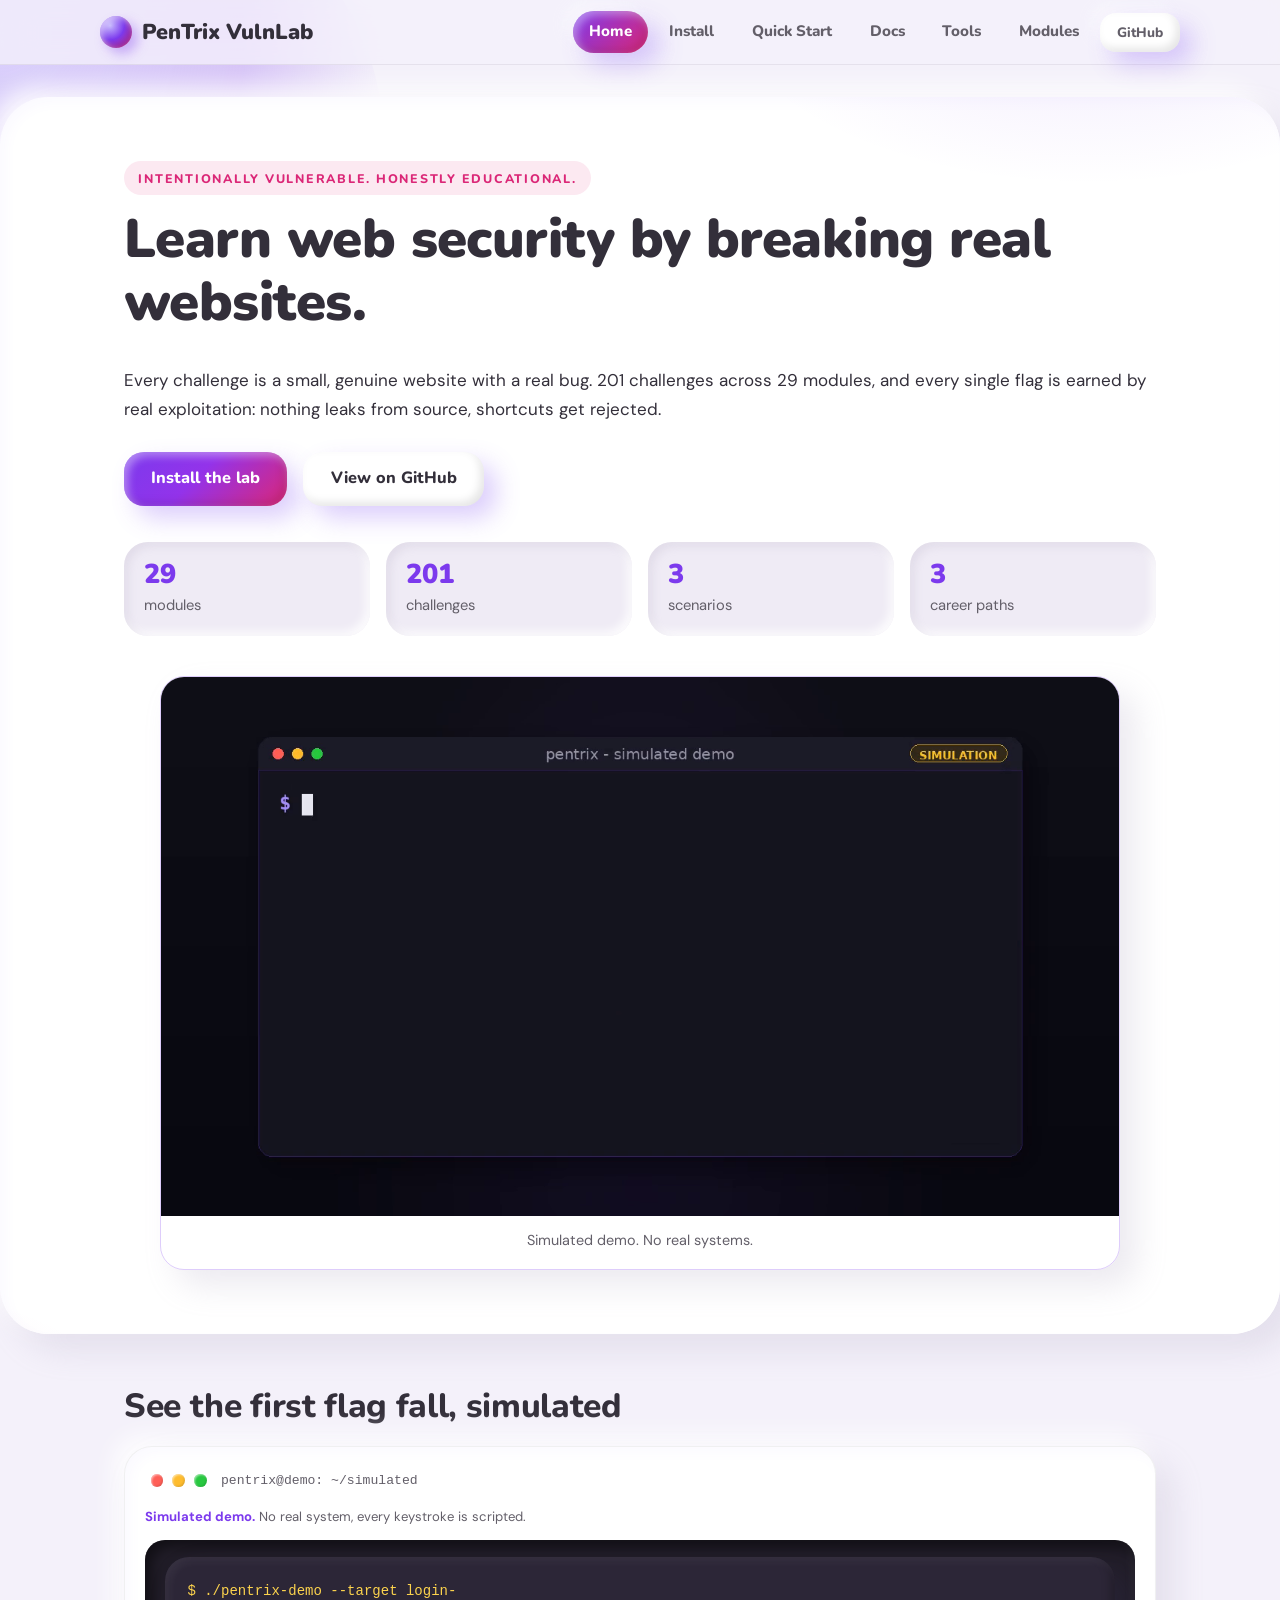
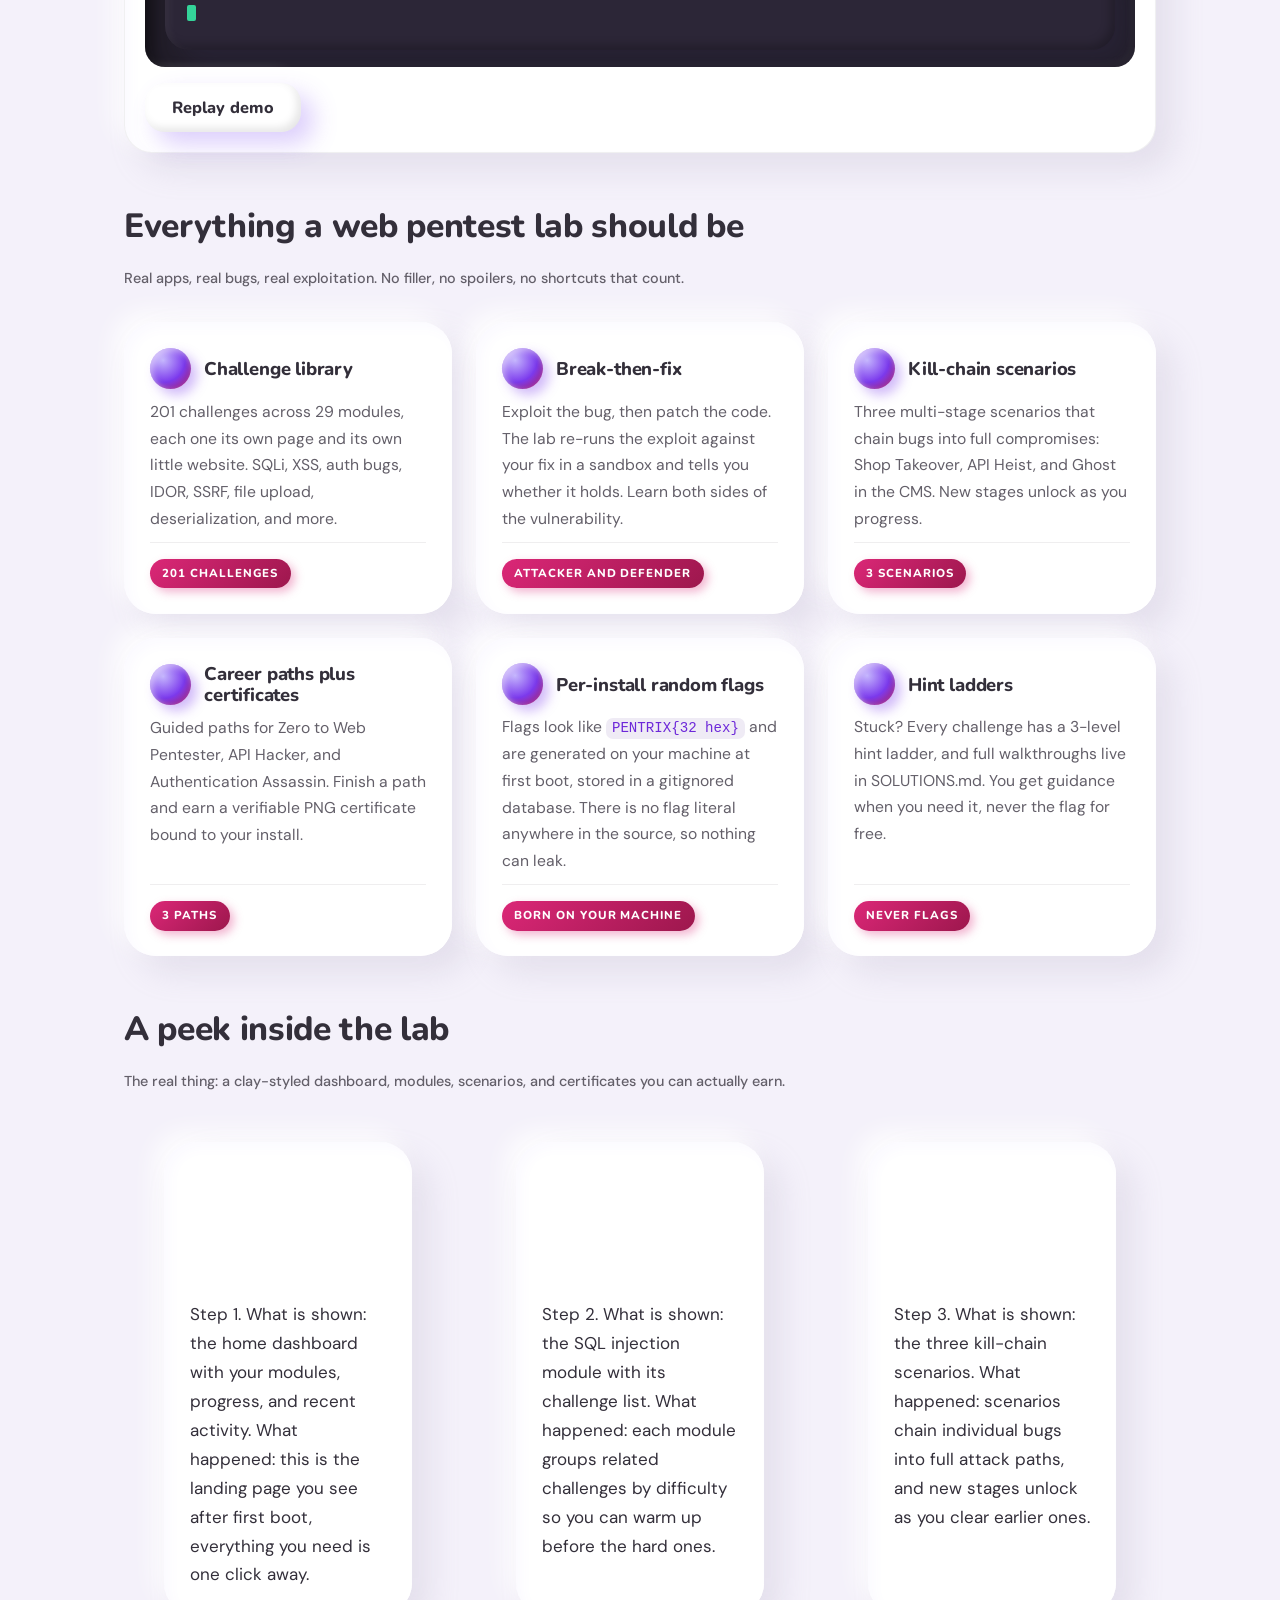
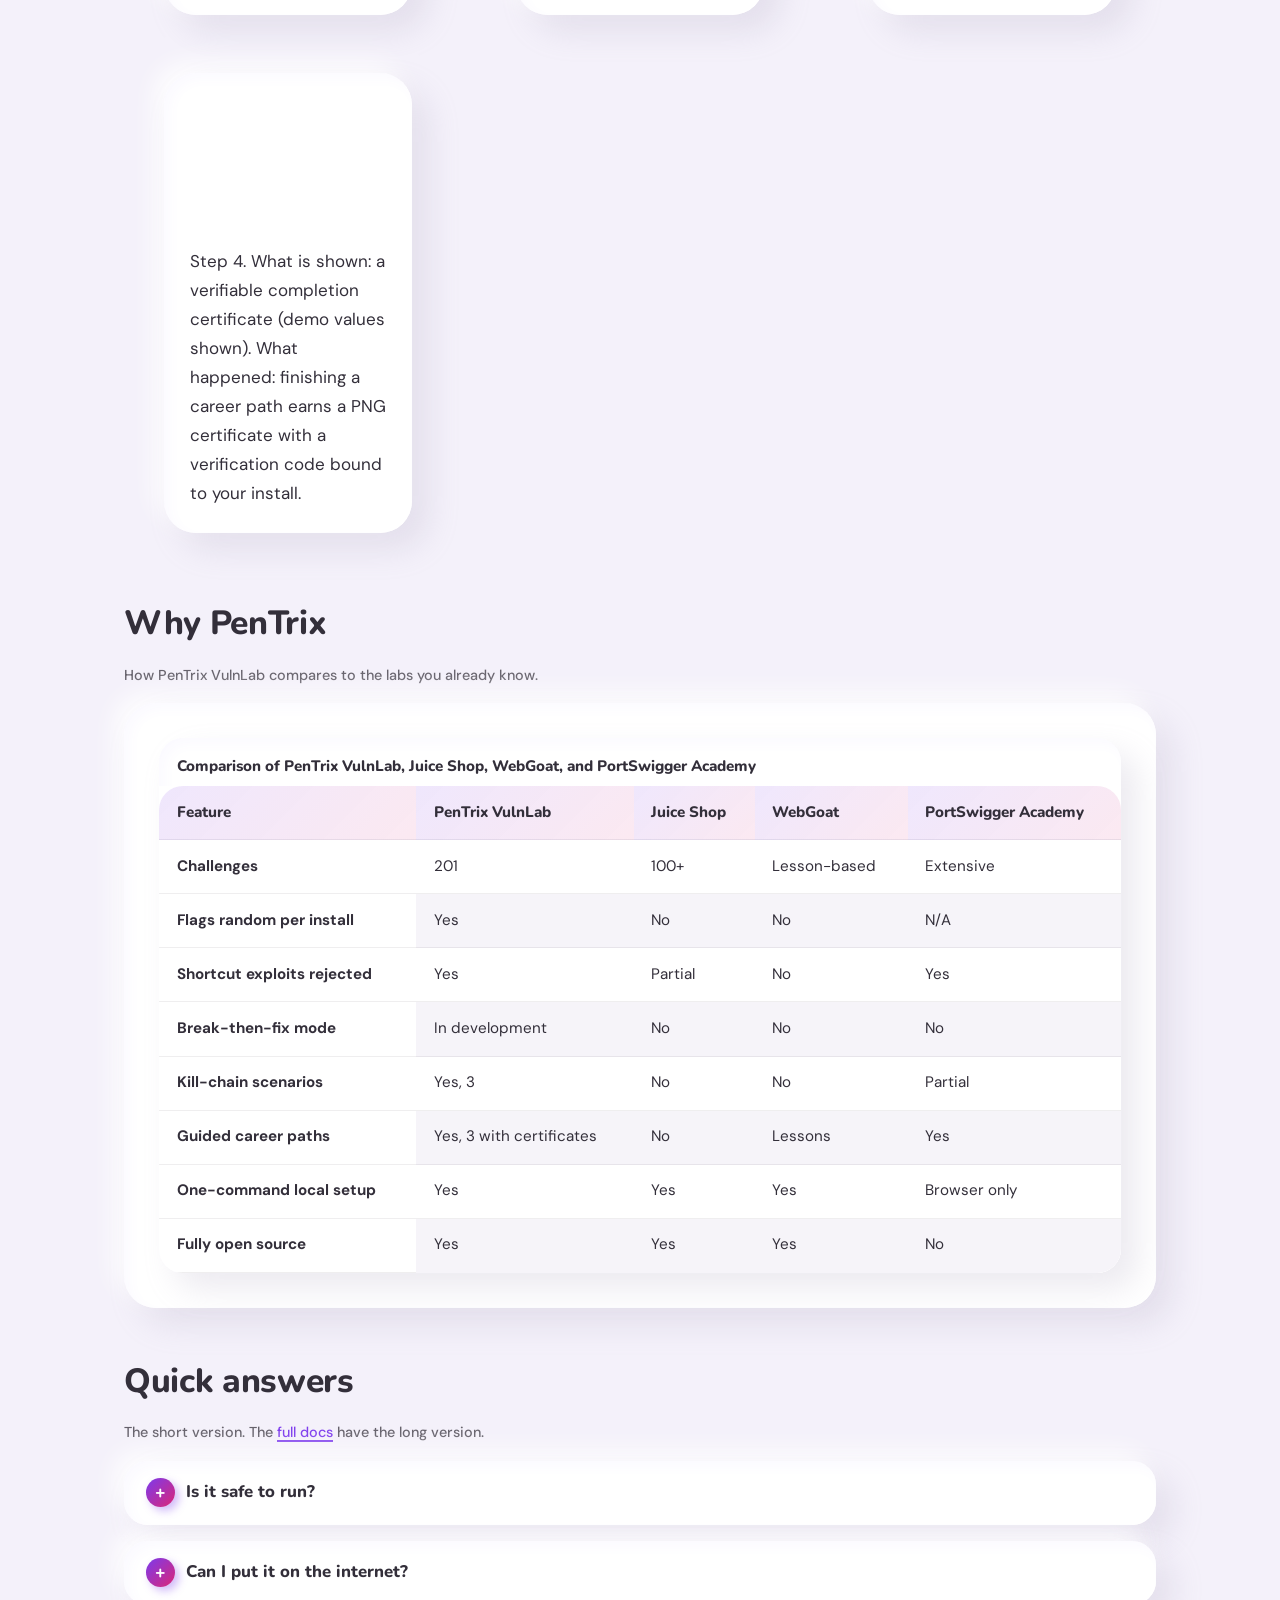
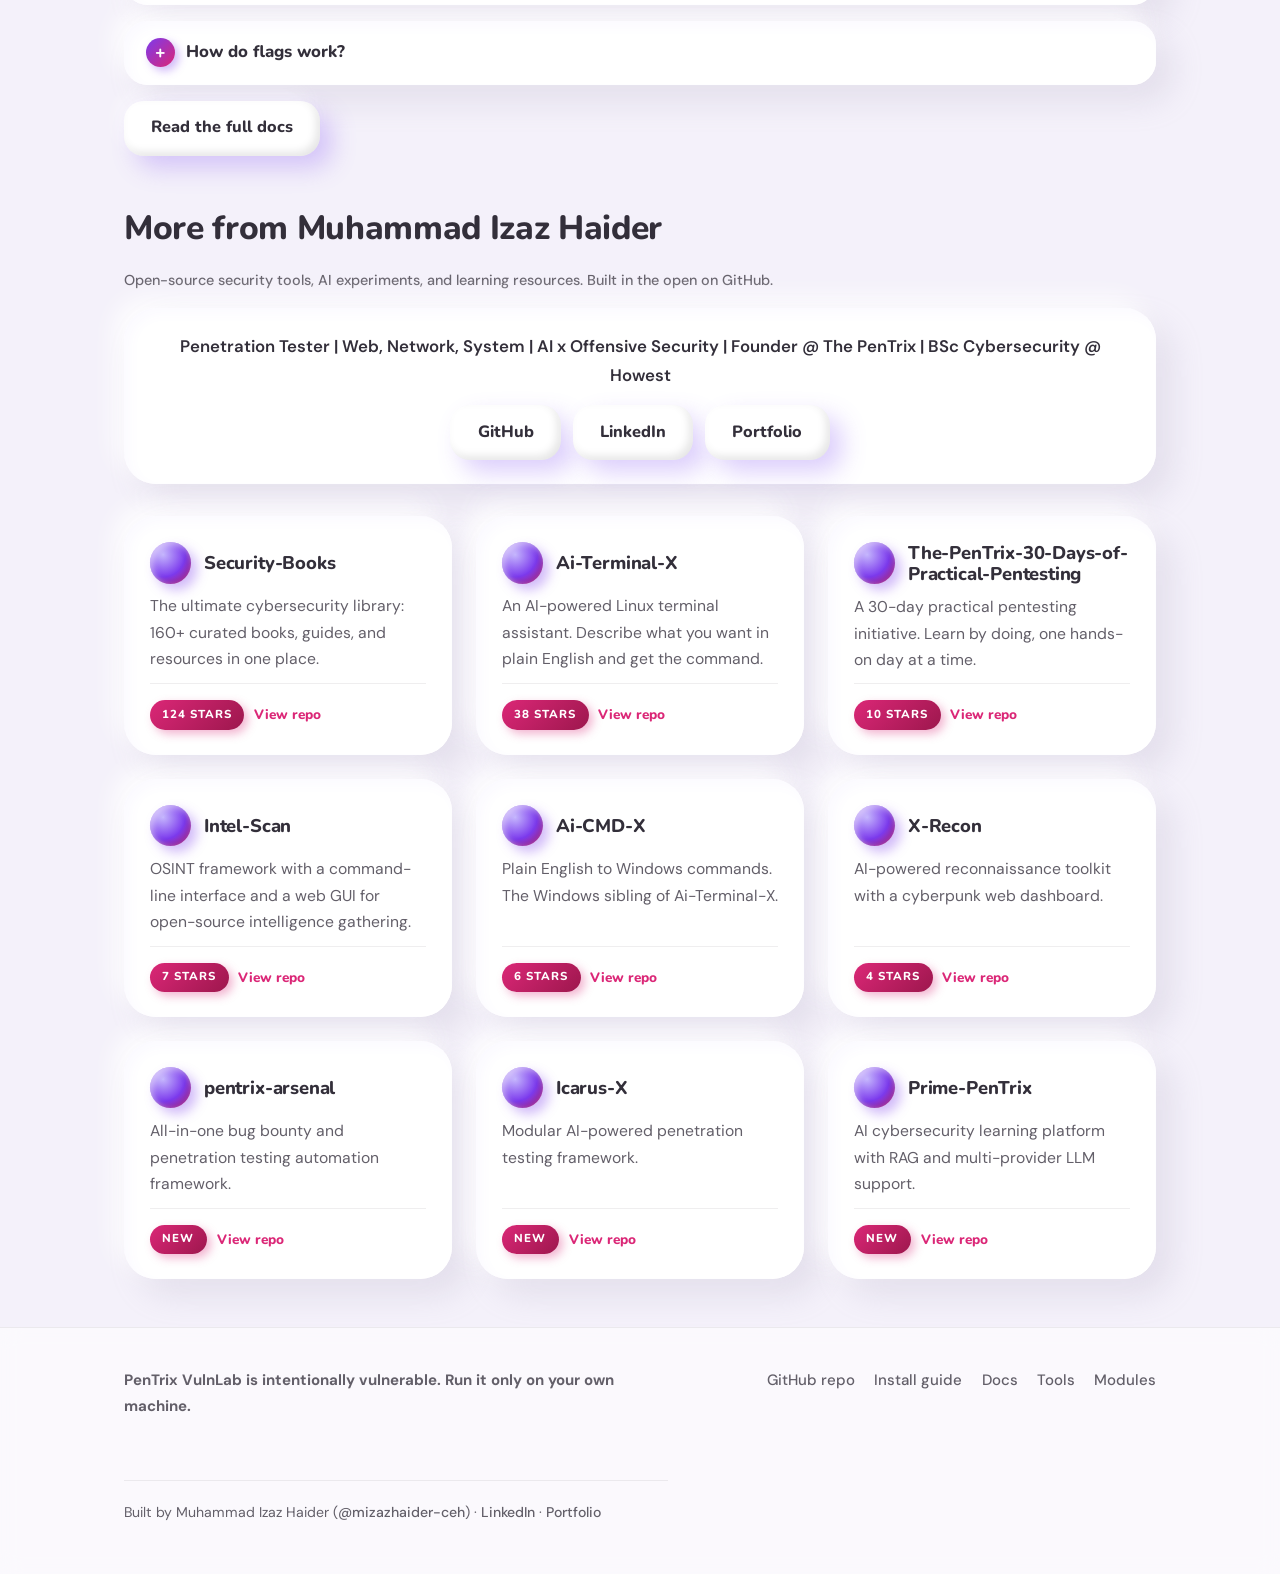
==== index.html @ e090e9d7 "Add Modules showcase page: all 29 modules in 4 track groups, 7-item nav, sitemap updated" ====
<!DOCTYPE html>
<html lang="en">
<head>
<meta charset="utf-8">
<meta name="viewport" content="width=device-width, initial-scale=1">
<title>PenTrix VulnLab: Learn Web Security by Breaking Real Websites</title>
<meta name="description" content="PenTrix VulnLab is an intentionally vulnerable lab with 201 hands-on web security challenges across 29 modules. Every flag is earned by real exploitation, nothing leaks from source.">
<link rel="icon" href="assets/img/favicon.svg" type="image/svg+xml">
<link rel="preconnect" href="https://fonts.googleapis.com">
<link rel="preconnect" href="https://fonts.gstatic.com" crossorigin>
<link href="https://fonts.googleapis.com/css2?family=DM+Sans:wght@400;500;700&family=Nunito:wght@700;800;900&display=swap" rel="stylesheet">
<link rel="stylesheet" href="assets/css/site.css">
<link rel="stylesheet" href="assets/css/terminal.css">
<link rel="canonical" href="https://mizazhaider-ceh.github.io/PenTrix-VulnLab-Website/index.html">
<meta name="theme-color" content="#7C3AED">
<meta property="og:title" content="PenTrix VulnLab: Learn Web Security by Breaking Real Websites">
<meta property="og:description" content="PenTrix VulnLab is an intentionally vulnerable lab with 201 hands-on web security challenges across 29 modules. Every flag is earned by real exploitation, nothing leaks from source.">
<meta property="og:type" content="website">
<meta property="og:url" content="https://mizazhaider-ceh.github.io/PenTrix-VulnLab-Website/index.html">
<meta property="og:image" content="https://mizazhaider-ceh.github.io/PenTrix-VulnLab-Website/assets/img/og-image.png">
<meta property="og:image:width" content="1200">
<meta property="og:image:height" content="630">
<meta property="og:image:alt" content="PenTrix VulnLab: learn web security by breaking real websites">
<meta name="twitter:card" content="summary_large_image">
<meta name="twitter:title" content="PenTrix VulnLab: Learn Web Security by Breaking Real Websites">
<meta name="twitter:description" content="PenTrix VulnLab is an intentionally vulnerable lab with 201 hands-on web security challenges across 29 modules. Every flag is earned by real exploitation, nothing leaks from source.">
<meta name="twitter:image" content="https://mizazhaider-ceh.github.io/PenTrix-VulnLab-Website/assets/img/og-image.png">
</head>
<body>

<div class="blobs" aria-hidden="true">
  <span class="blob-1"></span>
  <span class="blob-2"></span>
  <span class="blob-3"></span>
</div>

<header class="topbar">
  <div class="wrap topbar-inner">
    <a class="brand" href="index.html">
      <span class="orb" aria-hidden="true"></span>
      <span>PenTrix VulnLab</span>
    </a>
    <nav aria-label="Main navigation">
      <a href="index.html" aria-current="page">Home</a>
      <a href="install.html">Install</a>
      <a href="quickstart.html">Quick Start</a>
      <a href="docs.html">Docs</a>
      <a href="tools.html">Tools</a>
      <a href="modules.html">Modules</a>
      <a class="clay-btn clay-btn-sm" href="https://github.com/mizazhaider-ceh/PenTrix-VulnLab" target="_blank" rel="noopener">GitHub</a>
    </nav>
  </div>
</header>

<main>
  <section class="hero">
    <div class="wrap">
      <p class="kicker" data-hero="1">Intentionally vulnerable. Honestly educational.</p>
      <h1 data-hero="2">Learn web security by breaking real websites.</h1>
      <p class="subhead" data-hero="3">Every challenge is a small, genuine website with a real bug. 201 challenges across 29 modules, and every single flag is earned by real exploitation: nothing leaks from source, shortcuts get rejected.</p>
      <div class="cta-row" data-hero="4">
        <a class="clay-btn clay-btn-primary" href="install.html">Install the lab</a>
        <a class="clay-btn clay-btn-secondary" href="https://github.com/mizazhaider-ceh/PenTrix-VulnLab" target="_blank" rel="noopener">View on GitHub</a>
      </div>
      <div class="stats" role="list" data-hero="5">
        <div class="stat" role="listitem"><strong data-count="29">29</strong><span>modules</span></div>
        <div class="stat" role="listitem"><strong data-count="201">201</strong><span>challenges</span></div>
        <div class="stat" role="listitem"><strong data-count="3">3</strong><span>scenarios</span></div>
        <div class="stat" role="listitem"><strong data-count="3">3</strong><span>career paths</span></div>
      </div>
      <div class="hero-video" data-hero="6">
        <video muted autoplay loop playsinline preload="metadata" poster="assets/vid/demo-poster.png" aria-label="Simulated demo video: SQL injection login bypass capturing a demo flag">
          <source src="assets/vid/demo.mp4" type="video/mp4">
        </video>
        <p class="vid-note">Simulated demo. No real systems.</p>
      </div>
    </div>
  </section>
<!-- Simulated terminal demo (compact) -->
<section class="wrap" aria-labelledby="demo-h">
  <h2 id="demo-h">See the first flag fall, simulated</h2>
  <div class="term" data-reveal data-term="compact">
    <div class="term-bar" aria-hidden="true"><i></i><i></i><i></i><span class="term-title">pentrix@demo: ~/simulated</span></div>
    <p class="term-note"><strong>Simulated demo.</strong> No real system, every keystroke is scripted.</p>
    <div class="term-screen">
      <pre class="term-static">$ ./pentrix-demo --target login-bypass
[*] SIMULATION: no real system involved
[+] typing username: admin' -- 
[+] typing password: ********
[+] server: 200 OK, welcome back, admin
[+] flag captured: PENTRIX{DEMO-SIMULATED-FLAG}</pre>
      <pre class="term-live" aria-hidden="true"></pre>
    </div>
    <button class="term-replay clay-btn clay-btn-secondary" type="button">Replay demo</button>
  </div>
</section>

  <section class="wrap" id="features" aria-labelledby="features-h">
    <h2 id="features-h" data-reveal>Everything a web pentest lab should be</h2>
    <p class="tagline" data-reveal>Real apps, real bugs, real exploitation. No filler, no spoilers, no shortcuts that count.</p>
    <div class="grid">
      <article class="clay-card" data-reveal data-rdg="0">
        <div class="card-top"><span class="orb" aria-hidden="true"></span><h3>Challenge library</h3></div>
        <p>201 challenges across 29 modules, each one its own page and its own little website. SQLi, XSS, auth bugs, IDOR, SSRF, file upload, deserialization, and more.</p>
        <div class="card-foot"><span class="badge-new">201 challenges</span></div>
      </article>
      <article class="clay-card" data-reveal data-rdg="1">
        <div class="card-top"><span class="orb" aria-hidden="true"></span><h3>Break-then-fix</h3></div>
        <p>Exploit the bug, then patch the code. The lab re-runs the exploit against your fix in a sandbox and tells you whether it holds. Learn both sides of the vulnerability.</p>
        <div class="card-foot"><span class="badge-new">Attacker and defender</span></div>
      </article>
      <article class="clay-card" data-reveal data-rdg="2">
        <div class="card-top"><span class="orb" aria-hidden="true"></span><h3>Kill-chain scenarios</h3></div>
        <p>Three multi-stage scenarios that chain bugs into full compromises: Shop Takeover, API Heist, and Ghost in the CMS. New stages unlock as you progress.</p>
        <div class="card-foot"><span class="badge-new">3 scenarios</span></div>
      </article>
      <article class="clay-card" data-reveal data-rdg="3">
        <div class="card-top"><span class="orb" aria-hidden="true"></span><h3>Career paths plus certificates</h3></div>
        <p>Guided paths for Zero to Web Pentester, API Hacker, and Authentication Assassin. Finish a path and earn a verifiable PNG certificate bound to your install.</p>
        <div class="card-foot"><span class="badge-new">3 paths</span></div>
      </article>
      <article class="clay-card" data-reveal data-rdg="0">
        <div class="card-top"><span class="orb" aria-hidden="true"></span><h3>Per-install random flags</h3></div>
        <p>Flags look like <code>PENTRIX{32 hex}</code> and are generated on your machine at first boot, stored in a gitignored database. There is no flag literal anywhere in the source, so nothing can leak.</p>
        <div class="card-foot"><span class="badge-new">Born on your machine</span></div>
      </article>
      <article class="clay-card" data-reveal data-rdg="1">
        <div class="card-top"><span class="orb" aria-hidden="true"></span><h3>Hint ladders</h3></div>
        <p>Stuck? Every challenge has a 3-level hint ladder, and full walkthroughs live in SOLUTIONS.md. You get guidance when you need it, never the flag for free.</p>
        <div class="card-foot"><span class="badge-new">Never flags</span></div>
      </article>
    </div>
  </section>

  <section class="wrap" id="gallery" aria-labelledby="gallery-h">
    <h2 id="gallery-h" data-reveal>A peek inside the lab</h2>
    <p class="tagline" data-reveal>The real thing: a clay-styled dashboard, modules, scenarios, and certificates you can actually earn.</p>
    <div class="grid">
      <figure class="clay-card" data-reveal data-rdg="0">
        <img src="assets/img/shot-home.png" alt="PenTrix VulnLab home dashboard showing module progress and recent activity" loading="lazy" decoding="async">
        <figcaption>Step 1. What is shown: the home dashboard with your modules, progress, and recent activity. What happened: this is the landing page you see after first boot, everything you need is one click away.</figcaption>
      </figure>
      <figure class="clay-card" data-reveal data-rdg="1">
        <img src="assets/img/shot-sqli-module.png" alt="SQL injection module page listing its challenges and difficulty levels" loading="lazy" decoding="async">
        <figcaption>Step 2. What is shown: the SQL injection module with its challenge list. What happened: each module groups related challenges by difficulty so you can warm up before the hard ones.</figcaption>
      </figure>
      <figure class="clay-card" data-reveal data-rdg="2">
        <img src="assets/img/shot-scenarios.png" alt="Kill-chain scenarios page showing Shop Takeover, API Heist, and Ghost in the CMS" loading="lazy" decoding="async">
        <figcaption>Step 3. What is shown: the three kill-chain scenarios. What happened: scenarios chain individual bugs into full attack paths, and new stages unlock as you clear earlier ones.</figcaption>
      </figure>
      <figure class="clay-card" data-reveal data-rdg="3">
        <img src="assets/img/shot-certificate.png" alt="Verifiable PenTrix VulnLab completion certificate with verification code" loading="lazy" decoding="async">
        <figcaption>Step 4. What is shown: a verifiable completion certificate (demo values shown). What happened: finishing a career path earns a PNG certificate with a verification code bound to your install.</figcaption>
      </figure>
    </div>
  </section>

  <section class="wrap" id="compare" aria-labelledby="compare-h">
    <h2 id="compare-h" data-reveal>Why PenTrix</h2>
    <p class="tagline" data-reveal>How PenTrix VulnLab compares to the labs you already know.</p>
    <div class="card" data-reveal>
      <div class="table-wrap">
        <table>
          <caption>Comparison of PenTrix VulnLab, Juice Shop, WebGoat, and PortSwigger Academy</caption>
          <thead>
            <tr>
              <th scope="col">Feature</th>
              <th scope="col">PenTrix VulnLab</th>
              <th scope="col">Juice Shop</th>
              <th scope="col">WebGoat</th>
              <th scope="col">PortSwigger Academy</th>
            </tr>
          </thead>
          <tbody>
            <tr><th scope="row">Challenges</th><td>201</td><td>100+</td><td>Lesson-based</td><td>Extensive</td></tr>
            <tr><th scope="row">Flags random per install</th><td>Yes</td><td>No</td><td>No</td><td>N/A</td></tr>
            <tr><th scope="row">Shortcut exploits rejected</th><td>Yes</td><td>Partial</td><td>No</td><td>Yes</td></tr>
            <tr><th scope="row">Break-then-fix mode</th><td>In development</td><td>No</td><td>No</td><td>No</td></tr>
            <tr><th scope="row">Kill-chain scenarios</th><td>Yes, 3</td><td>No</td><td>No</td><td>Partial</td></tr>
            <tr><th scope="row">Guided career paths</th><td>Yes, 3 with certificates</td><td>No</td><td>Lessons</td><td>Yes</td></tr>
            <tr><th scope="row">One-command local setup</th><td>Yes</td><td>Yes</td><td>Yes</td><td>Browser only</td></tr>
            <tr><th scope="row">Fully open source</th><td>Yes</td><td>Yes</td><td>Yes</td><td>No</td></tr>
          </tbody>
        </table>
      </div>
    </div>
  </section>

  <section class="wrap" id="faq" aria-labelledby="faq-h">
    <h2 id="faq-h" data-reveal>Quick answers</h2>
    <p class="tagline" data-reveal>The short version. The <a href="docs.html">full docs</a> have the long version.</p>
    <details data-reveal><summary>Is it safe to run?</summary><div class="faq-body"><div><p>Yes, on your own machine. The lab is built to run localhost-only: the Docker setup binds to localhost, drops Linux capabilities, limits memory and CPU, and includes a healthcheck. Keep it on your own machine or an isolated lab network, and never point it at anyone else's systems.</p></div></div></details>
    <details data-reveal><summary>Can I put it on the internet?</summary><div class="faq-body"><div><p>No. PenTrix VulnLab is intentionally vulnerable, so a public deployment would be compromised within hours. Run it only on your own machine or an isolated lab network.</p></div></div></details>
    <details data-reveal><summary>How do flags work?</summary><div class="faq-body"><div><p>Every flag looks like <code>PENTRIX{32 hex}</code> and is generated randomly on your machine at first boot, stored in a gitignored SQLite database. No flag exists in the source code, so the only way to get one is to genuinely exploit the challenge. Shortcuts earn nothing: bare beacons get 400, token replays get 400.</p></div></div></details>
    <p data-reveal><a class="clay-btn clay-btn-secondary" href="docs.html">Read the full docs</a></p>
  </section>

<section class="wrap" id="projects" aria-labelledby="projects-h">
  <h2 id="projects-h" data-reveal>More from Muhammad Izaz Haider</h2>
  <p class="tagline" data-reveal>Open-source security tools, AI experiments, and learning resources. Built in the open on GitHub.</p>
  <div class="author-band" data-reveal>
    <p class="author-bio">Penetration Tester | Web, Network, System | AI x Offensive Security | Founder @ The PenTrix | BSc Cybersecurity @ Howest</p>
    <div class="author-links">
      <a class="clay-btn clay-btn-secondary" href="https://github.com/mizazhaider-ceh" target="_blank" rel="noopener">GitHub</a>
      <a class="clay-btn clay-btn-secondary" href="https://www.linkedin.com/in/muhammad-izaz-haider-091639314/" target="_blank" rel="noopener">LinkedIn</a>
      <a class="clay-btn clay-btn-secondary" href="https://www.mizazhaider-ceh.dev/" target="_blank" rel="noopener">Portfolio</a>
    </div>
  </div>
  <div class="grid">
    <article class="clay-card" data-reveal data-rdg="0">
      <div class="card-top"><span class="orb" aria-hidden="true"></span><h3>Security-Books</h3></div>
      <p>The ultimate cybersecurity library: 160+ curated books, guides, and resources in one place.</p>
      <div class="card-foot"><span class="badge-new">124 stars</span><a class="repo-link" href="https://github.com/mizazhaider-ceh/Security-Books" target="_blank" rel="noopener">View repo</a></div>
    </article>
    <article class="clay-card" data-reveal data-rdg="1">
      <div class="card-top"><span class="orb" aria-hidden="true"></span><h3>Ai-Terminal-X</h3></div>
      <p>An AI-powered Linux terminal assistant. Describe what you want in plain English and get the command.</p>
      <div class="card-foot"><span class="badge-new">38 stars</span><a class="repo-link" href="https://github.com/mizazhaider-ceh/Ai-Terminal-X" target="_blank" rel="noopener">View repo</a></div>
    </article>
    <article class="clay-card" data-reveal data-rdg="2">
      <div class="card-top"><span class="orb" aria-hidden="true"></span><h3>The-PenTrix-30-Days-of-Practical-Pentesting</h3></div>
      <p>A 30-day practical pentesting initiative. Learn by doing, one hands-on day at a time.</p>
      <div class="card-foot"><span class="badge-new">10 stars</span><a class="repo-link" href="https://github.com/mizazhaider-ceh/The-PenTrix-30-Days-of-Practical-Pentesting" target="_blank" rel="noopener">View repo</a></div>
    </article>
    <article class="clay-card" data-reveal data-rdg="3">
      <div class="card-top"><span class="orb" aria-hidden="true"></span><h3>Intel-Scan</h3></div>
      <p>OSINT framework with a command-line interface and a web GUI for open-source intelligence gathering.</p>
      <div class="card-foot"><span class="badge-new">7 stars</span><a class="repo-link" href="https://github.com/mizazhaider-ceh/Intel-Scan" target="_blank" rel="noopener">View repo</a></div>
    </article>
    <article class="clay-card" data-reveal data-rdg="0">
      <div class="card-top"><span class="orb" aria-hidden="true"></span><h3>Ai-CMD-X</h3></div>
      <p>Plain English to Windows commands. The Windows sibling of Ai-Terminal-X.</p>
      <div class="card-foot"><span class="badge-new">6 stars</span><a class="repo-link" href="https://github.com/mizazhaider-ceh/Ai-CMD-X" target="_blank" rel="noopener">View repo</a></div>
    </article>
    <article class="clay-card" data-reveal data-rdg="1">
      <div class="card-top"><span class="orb" aria-hidden="true"></span><h3>X-Recon</h3></div>
      <p>AI-powered reconnaissance toolkit with a cyberpunk web dashboard.</p>
      <div class="card-foot"><span class="badge-new">4 stars</span><a class="repo-link" href="https://github.com/mizazhaider-ceh/X-Recon" target="_blank" rel="noopener">View repo</a></div>
    </article>
    <article class="clay-card" data-reveal data-rdg="2">
      <div class="card-top"><span class="orb" aria-hidden="true"></span><h3>pentrix-arsenal</h3></div>
      <p>All-in-one bug bounty and penetration testing automation framework.</p>
      <div class="card-foot"><span class="badge-new">NEW</span><a class="repo-link" href="https://github.com/mizazhaider-ceh/pentrix-arsenal" target="_blank" rel="noopener">View repo</a></div>
    </article>
    <article class="clay-card" data-reveal data-rdg="3">
      <div class="card-top"><span class="orb" aria-hidden="true"></span><h3>Icarus-X</h3></div>
      <p>Modular AI-powered penetration testing framework.</p>
      <div class="card-foot"><span class="badge-new">NEW</span><a class="repo-link" href="https://github.com/mizazhaider-ceh/Icarus-X" target="_blank" rel="noopener">View repo</a></div>
    </article>
    <article class="clay-card" data-reveal data-rdg="0">
      <div class="card-top"><span class="orb" aria-hidden="true"></span><h3>Prime-PenTrix</h3></div>
      <p>AI cybersecurity learning platform with RAG and multi-provider LLM support.</p>
      <div class="card-foot"><span class="badge-new">NEW</span><a class="repo-link" href="https://github.com/mizazhaider-ceh/Prime-PenTrix" target="_blank" rel="noopener">View repo</a></div>
    </article>
  </div>
</section>
</main>

<footer class="foot">
  <div class="wrap">
    <p><strong>PenTrix VulnLab is intentionally vulnerable. Run it only on your own machine.</strong></p>
    <nav aria-label="Footer navigation">
      <a href="https://github.com/mizazhaider-ceh/PenTrix-VulnLab" target="_blank" rel="noopener">GitHub repo</a>
      <a href="install.html">Install guide</a>
      <a href="docs.html">Docs</a>
      <a href="tools.html">Tools</a>
      <a href="modules.html">Modules</a>
    </nav>
    <p class="credit">Built by Muhammad Izaz Haider (<a href="https://github.com/mizazhaider-ceh" target="_blank" rel="noopener">@mizazhaider-ceh</a>) &middot; <a href="https://www.linkedin.com/in/muhammad-izaz-haider-091639314/" target="_blank" rel="noopener">LinkedIn</a> &middot; <a href="https://www.mizazhaider-ceh.dev/" target="_blank" rel="noopener">Portfolio</a></p>
  </div>
</footer>

<script src="assets/js/site.js" defer></script>
<script src="assets/js/terminal.js" defer></script>
</body>
</html>
---- assets/css/site.css ----
/* ============================================================
   PenTrix VulnLab: site.css
   Hand-written claymorphism, light-only, no frameworks.
   Tokens and shadow stacks match the lab exactly (see BRIEF.md).
   Classes here form the CSS contract used by every page builder.
   ============================================================ */

/* ---------- Design tokens ---------- */
:root{
  --clay-canvas:#F4F1FA;
  --clay-card:#fff;
  --clay-ink:#332F3A;
  --clay-muted:#635F69;
  --clay-violet:#7C3AED;
  --clay-pink:#DB2777;
  --clay-sky:#0EA5E9;
  --clay-emerald:#10B981;
  --clay-amber:#F59E0B;
  --clay-well:#EFEBF5;
  --hairline:rgba(51,47,58,.08);
  --font-display:"Nunito",ui-rounded,system-ui,sans-serif;
  --font-body:"DM Sans",system-ui,-apple-system,"Segoe UI",sans-serif;
  --font-mono:ui-monospace,"Cascadia Code","JetBrains Mono",Menlo,Consolas,monospace;
  --r-hero:48px;
  --r-card:32px;
  --r-med:24px;
  --r-btn:20px;
  --r-pill:999px;
  --ease-out:cubic-bezier(.22,1,.36,1);
  --ease-spring:cubic-bezier(.34,1.56,.64,1);
  /* exact shadow stacks from the brief */
  --shadow-card:16px 16px 32px rgba(160,150,180,.2),-10px -10px 24px rgba(255,255,255,.9),inset 6px 6px 12px rgba(139,92,246,.03),inset -6px -6px 12px rgba(255,255,255,1);
  --shadow-card-hover:22px 22px 44px rgba(160,150,180,.28),-10px -10px 24px rgba(255,255,255,.9),inset 6px 6px 12px rgba(139,92,246,.03),inset -6px -6px 12px rgba(255,255,255,1);
  --shadow-btn:12px 12px 24px rgba(139,92,246,.3),-8px -8px 16px rgba(255,255,255,.4),inset 4px 4px 8px rgba(255,255,255,.4),inset -4px -4px 8px rgba(0,0,0,.1);
  --shadow-well:inset 4px 4px 10px rgba(160,150,180,.18),inset -4px -4px 10px rgba(255,255,255,.9);
}

/* ---------- Base ---------- */
*,*::before,*::after{box-sizing:border-box}
html{scroll-behavior:smooth;-webkit-text-size-adjust:100%}
body{
  margin:0;
  min-height:100vh;
  overflow-x:hidden;
  background:var(--clay-canvas);
  color:var(--clay-ink);
  font-family:var(--font-body);
  font-size:1.0625rem;
  line-height:1.7;
}
main{display:block}
h1,h2,h3,h4{
  font-family:var(--font-display);
  font-weight:800;
  line-height:1.15;
  letter-spacing:-.01em;
  margin:1.6em 0 .6em;
}
h1{font-size:clamp(2.1rem,5.2vw,3.4rem);font-weight:900;margin-top:0}
h2{font-size:clamp(1.5rem,3.4vw,2.1rem)}
h3{font-size:1.25rem}
h4{font-size:1.05rem}
p{margin:0 0 1.1em}
ul,ol{margin:0 0 1.1em;padding-left:1.4em}
li{margin-bottom:.35em}
a{color:var(--clay-violet);text-decoration-thickness:2px;text-underline-offset:3px}
a:hover{color:var(--clay-pink)}
img{max-width:100%;height:auto;display:block}
hr{border:0;border-top:1px solid var(--hairline);margin:2.5rem 0}
::selection{background:rgba(124,58,237,.22)}
:focus-visible{outline:3px solid rgba(124,58,237,.55);outline-offset:3px;border-radius:8px}
section[id],h2[id],h3[id]{scroll-margin-top:6rem}
.visually-hidden{position:absolute;width:1px;height:1px;overflow:hidden;clip:rect(0 0 0 0);white-space:nowrap}

/* ---------- Floating background blobs ---------- */
.blobs{position:fixed;inset:0;z-index:-1;overflow:hidden;pointer-events:none}
.blobs span{position:absolute;border-radius:50%;opacity:.55;animation:blob-float 70s ease-in-out infinite}
.blob-1{width:34rem;height:34rem;left:-10rem;top:-8rem;background:radial-gradient(circle at 30% 30%,#c4b5fd 0%,rgba(124,58,237,.45) 45%,rgba(124,58,237,0) 72%);animation-delay:-18s}
.blob-2{width:28rem;height:28rem;right:-9rem;top:24%;background:radial-gradient(circle at 30% 30%,#f9a8d4 0%,rgba(219,39,119,.45) 45%,rgba(219,39,119,0) 72%);animation-delay:-32s}
.blob-3{width:26rem;height:26rem;left:14%;bottom:-10rem;background:radial-gradient(circle at 30% 30%,#7dd3fc 0%,rgba(14,165,233,.45) 45%,rgba(14,165,233,0) 72%);animation-delay:-48s}
@keyframes blob-float{
  0%,100%{transform:translate(0,0) scale(1)}
  50%{transform:translate(1.5rem,-1.25rem) scale(1.05)}
}

/* ---------- Content wrap ---------- */
.wrap{max-width:1080px;margin:0 auto;padding-left:1.5rem;padding-right:1.5rem}
main.wrap{padding-top:2.5rem;padding-bottom:4rem}

/* ---------- Topbar (sticky glass nav) ---------- */
.topbar{
  position:sticky;
  top:0;
  z-index:50;
  background:rgba(244,241,250,.78);
  -webkit-backdrop-filter:blur(16px) saturate(1.5);
  backdrop-filter:blur(16px) saturate(1.5);
  border-bottom:1px solid var(--hairline);
  transition:background .3s ease,box-shadow .3s ease;
}
/* nav scrolled state (JS toggles .scrolled on scroll) */
.topbar.scrolled{
  background:rgba(255,255,255,.88);
  box-shadow:0 12px 32px rgba(124,58,237,.14);
  -webkit-backdrop-filter:blur(20px) saturate(1.5);
  backdrop-filter:blur(20px) saturate(1.5);
}
.topbar-inner{display:flex;align-items:center;gap:1rem;flex-wrap:wrap;padding:.7rem 0}
.brand{
  display:inline-flex;align-items:center;gap:.6rem;
  margin-right:auto;white-space:nowrap;flex:none;
  font-family:var(--font-display);font-weight:900;font-size:1.35rem;
  color:var(--clay-ink);text-decoration:none;
}
.brand .orb{
  width:2rem;height:2rem;border-radius:50%;flex:none;
  background:radial-gradient(circle at 32% 30%,#c4b5fd 0%,var(--clay-violet) 45%,var(--clay-pink) 100%);
  box-shadow:6px 6px 12px rgba(124,58,237,.35),inset 3px 3px 6px rgba(255,255,255,.55),inset -3px -3px 6px rgba(0,0,0,.12);
}
.topbar nav{display:flex;align-items:center;gap:.35rem;flex-wrap:nowrap}
.topbar nav a{
  font-family:var(--font-display);font-weight:800;font-size:.95rem;white-space:nowrap;
  color:var(--clay-muted);text-decoration:none;
  padding:.5rem 1rem;border-radius:var(--r-pill);
  transition:transform .18s ease,box-shadow .18s ease,background .18s ease,color .18s ease;
}
.topbar nav a:hover{color:var(--clay-ink);background:var(--clay-card);box-shadow:var(--shadow-card);transform:translateY(-2px)}
.topbar nav a[aria-current=page]{
  color:#fff;
  background:linear-gradient(135deg,var(--clay-violet),var(--clay-pink));
  box-shadow:var(--shadow-btn);
}
.topbar nav .clay-btn{font-size:.85rem;padding:.5rem 1.05rem;border-radius:16px}

/* ---------- Hero ---------- */
.hero{
  position:relative;
  overflow:hidden;
  background:var(--clay-card);
  border-radius:var(--r-hero);
  box-shadow:var(--shadow-card);
  padding:clamp(2rem,5vw,4rem);
  margin:2rem 0 3rem;
}
.hero::before{
  content:"";position:absolute;inset:0;pointer-events:none;
  background:
    radial-gradient(40rem 22rem at 85% -10%,rgba(124,58,237,.12),transparent 60%),
    radial-gradient(30rem 18rem at -10% 110%,rgba(219,39,119,.1),transparent 60%);
}
.hero > *{position:relative}
.hero h1{margin-top:.4rem}
.hero .lead{font-size:1.2rem;color:var(--clay-muted);max-width:38rem}
.cta-row{display:flex;gap:1rem;flex-wrap:wrap;margin:1.75rem 0 0}
.stats{display:flex;gap:1rem;flex-wrap:wrap;margin-top:2.25rem}
.stat{
  flex:1 1 10rem;
  background:var(--clay-well);
  border-radius:var(--r-med);
  padding:1.1rem 1.25rem;
  box-shadow:var(--shadow-well);
}
.stat strong{display:block;font-family:var(--font-display);font-weight:900;font-size:1.7rem;line-height:1.1;color:var(--clay-violet);font-variant-numeric:tabular-nums}
.stat span{font-size:.92rem;color:var(--clay-muted)}

/* ---------- Section labels and pills ---------- */
.kicker{
  display:inline-block;
  font-family:var(--font-display);font-weight:800;font-size:.78rem;
  letter-spacing:.14em;text-transform:uppercase;
  color:var(--clay-pink);background:rgba(219,39,119,.1);
  padding:.4rem .9rem;border-radius:var(--r-pill);margin-bottom:.4rem;
}
.pill{
  display:inline-flex;align-items:center;gap:.4rem;
  font-family:var(--font-display);font-weight:800;font-size:.85rem;
  padding:.35rem .95rem;border-radius:var(--r-pill);
  background:var(--clay-well);color:var(--clay-ink);
  box-shadow:var(--shadow-well);
}

/* ---------- Squishy clay buttons ---------- */
.clay-btn{
  display:inline-flex;align-items:center;justify-content:center;gap:.55rem;
  font-family:var(--font-display);font-weight:800;font-size:1.02rem;
  color:var(--clay-ink);text-decoration:none;cursor:pointer;border:0;
  padding:.85rem 1.7rem;border-radius:var(--r-btn);
  background:var(--clay-card);box-shadow:var(--shadow-btn);
  transition:transform .18s var(--ease-spring),box-shadow .2s ease,filter .2s ease;
}
.clay-btn:hover{transform:translateY(-3px);filter:brightness(1.03);color:var(--clay-ink)}
.clay-btn:active{transform:scale(.94)}
.clay-btn-primary{
  color:#fff;
  background:linear-gradient(135deg,var(--clay-violet) 0%,#9333ea 45%,var(--clay-pink) 100%);
}
.clay-btn-primary:hover{color:#fff}
.clay-btn-secondary{color:var(--clay-ink);background:var(--clay-card)}
.clay-btn-sm{font-size:.88rem;padding:.55rem 1.1rem;border-radius:16px}

/* ---------- Grid + clay cards ---------- */
.grid{display:grid;grid-template-columns:repeat(auto-fit,minmax(17rem,1fr));gap:1.5rem;margin:2rem 0;perspective:1200px}
.clay-card{
  position:relative;
  display:flex;flex-direction:column;gap:.6rem;
  background:var(--clay-card);border-radius:var(--r-card);
  box-shadow:var(--shadow-card);
  padding:1.6rem;
  transition:transform .22s ease,box-shadow .22s ease;
}
.clay-card:hover{transform:translateY(-6px);box-shadow:var(--shadow-card-hover)}
/* 3D tilt (JS adds .tilt; transform vars --rx/--ry set from pointer) */
.clay-card.tilt{
  transform:perspective(900px) rotateX(var(--rx,0deg)) rotateY(var(--ry,0deg)) translateY(-6px);
  transition:transform .1s linear,box-shadow .22s ease;
}
.card-top{display:flex;align-items:center;gap:.8rem}
.clay-card .orb{
  width:2.6rem;height:2.6rem;border-radius:50%;flex:none;
  background:radial-gradient(circle at 32% 30%,#c4b5fd,var(--clay-violet) 55%,var(--clay-pink));
  box-shadow:6px 6px 12px rgba(124,58,237,.35),inset 3px 3px 6px rgba(255,255,255,.55),inset -3px -3px 6px rgba(0,0,0,.12);
}
.orb-sky{background:radial-gradient(circle at 32% 30%,#bae6fd,var(--clay-sky) 55%,#0369a1)}
.orb-emerald{background:radial-gradient(circle at 32% 30%,#a7f3d0,var(--clay-emerald) 55%,#047857)}
.orb-amber{background:radial-gradient(circle at 32% 30%,#fde68a,var(--clay-amber) 55%,#b45309)}
.orb-pink{background:radial-gradient(circle at 32% 30%,#f9a8d4,var(--clay-pink) 55%,#9d174d)}
.clay-card h3{margin:0;font-size:1.15rem}
.clay-card p{color:var(--clay-muted);font-size:.98rem;margin:0}
.tagline{font-size:.9rem;font-weight:500;color:var(--clay-muted)}
.card-foot{
  margin-top:auto;padding-top:1rem;
  border-top:1px solid var(--hairline);
  display:flex;align-items:center;gap:.6rem;flex-wrap:wrap;
}
.badge-new{
  font-family:var(--font-display);font-weight:800;font-size:.72rem;
  letter-spacing:.08em;text-transform:uppercase;
  color:#fff;background:linear-gradient(135deg,var(--clay-pink),#9d174d);
  padding:.3rem .8rem;border-radius:var(--r-pill);
  box-shadow:4px 4px 10px rgba(219,39,119,.35);
}

/* ---------- Plain content card ---------- */
.card{
  background:var(--clay-card);border-radius:var(--r-card);
  box-shadow:var(--shadow-card);
  padding:clamp(1.4rem,3vw,2.2rem);
  margin:0 0 2rem;
}
.card > :first-child{margin-top:0}
.card > :last-child{margin-bottom:0}

/* ---------- Code: inline, kbd, pre blocks ---------- */
code{
  font-family:var(--font-mono);font-size:.9em;
  background:var(--clay-well);color:#6d28d9;
  padding:.15em .45em;border-radius:.5em;
  overflow-wrap:anywhere;
}
kbd{
  font-family:var(--font-mono);font-size:.82rem;font-weight:700;
  color:var(--clay-ink);background:var(--clay-card);
  border:1px solid var(--hairline);border-bottom-width:3px;
  border-radius:.5rem;padding:.12rem .5rem;white-space:nowrap;
  box-shadow:3px 3px 6px rgba(160,150,180,.25);
}
pre{
  position:relative;
  background:#2c2637;color:#efebf8;
  font-family:var(--font-mono);font-size:.9rem;line-height:1.65;
  padding:1.4rem;border-radius:var(--r-med);
  overflow-x:auto;
  margin:1.5rem 0;
  box-shadow:14px 14px 28px rgba(60,50,90,.25),inset 4px 4px 10px rgba(255,255,255,.06),inset -4px -4px 10px rgba(0,0,0,.25);
}
pre code{
  background:none;color:inherit;padding:0;
  font-size:inherit;white-space:pre-wrap;overflow-wrap:break-word;
}
/* copy button injected by assets/js/site.js */
.copy-btn{
  position:absolute;top:.7rem;right:.7rem;
  font-family:var(--font-display);font-weight:800;font-size:.75rem;
  background:rgba(255,255,255,.14);color:#fff;
  border:1px solid rgba(255,255,255,.22);
  padding:.35rem .8rem;border-radius:var(--r-pill);cursor:pointer;
  transition:transform .15s ease,background .2s ease;
}
.copy-btn:hover{background:rgba(255,255,255,.26)}
.copy-btn:active{transform:scale(.94)}

/* ---------- Tables (rounded card tables) ---------- */
.table-wrap{
  overflow-x:auto;margin:1.5rem 0;
  border-radius:var(--r-med);box-shadow:var(--shadow-card);
}
table{
  width:100%;border-collapse:separate;border-spacing:0;
  background:var(--clay-card);font-size:.95rem;
}
caption{
  font-family:var(--font-display);font-weight:800;
  padding:1rem 1.1rem .4rem;text-align:left;color:var(--clay-ink);
}
th,td{padding:.85rem 1.1rem;text-align:left;border-bottom:1px solid var(--hairline);vertical-align:top}
thead th{
  font-family:var(--font-display);font-weight:800;white-space:nowrap;
  color:var(--clay-ink);
  background:linear-gradient(135deg,rgba(124,58,237,.12),rgba(219,39,119,.1));
}
thead th:first-child{border-top-left-radius:var(--r-med)}
thead th:last-child{border-top-right-radius:var(--r-med)}
tbody tr:nth-child(even) td{background:rgba(239,235,245,.55)}
tbody tr:last-child td{border-bottom:0}
tbody tr:hover td{background:rgba(124,58,237,.07)}

/* ---------- FAQ: details/summary ---------- */
details{
  background:var(--clay-card);border-radius:var(--r-med);
  box-shadow:var(--shadow-card);
  padding:1.1rem 1.4rem;margin:0 0 1rem;
}
details summary{
  font-family:var(--font-display);font-weight:800;font-size:1.05rem;
  cursor:pointer;list-style:none;
  display:flex;align-items:center;gap:.7rem;
}
details summary::-webkit-details-marker{display:none}
details summary::before{
  content:"+";flex:none;
  width:1.8rem;height:1.8rem;border-radius:50%;
  display:inline-flex;align-items:center;justify-content:center;
  font-size:1.1rem;line-height:1;color:#fff;
  background:linear-gradient(135deg,var(--clay-violet),var(--clay-pink));
  box-shadow:4px 4px 8px rgba(124,58,237,.35);
  transition:transform .25s ease;
}
details[open] summary::before{transform:rotate(45deg)}
details > *:not(summary){margin-top:.8rem}
details p:last-child{margin-bottom:0}

/* ---------- Numbered step cards (guides) ---------- */
.steps{counter-reset:step;list-style:none;padding-left:0}
.step{
  counter-increment:step;
  position:relative;
  background:var(--clay-card);border-radius:var(--r-card);
  box-shadow:var(--shadow-card);
  padding:1.6rem 1.6rem 1.6rem 6.4rem;
  margin:0 0 1.4rem;
}
.step::before{
  content:counter(step,decimal-leading-zero);
  position:absolute;left:1.5rem;top:1.25rem;
  font-family:var(--font-display);font-weight:900;
  font-size:2.6rem;line-height:1;
  background:linear-gradient(135deg,var(--clay-violet),var(--clay-pink));
  -webkit-background-clip:text;background-clip:text;color:transparent;
}
.step h3{margin-top:0}
.step p:last-child,.step pre:last-child{margin-bottom:0}

/* ---------- Amber warning callout ---------- */
.warning{
  background:linear-gradient(180deg,#fff8e8,#fdf1d7);
  border:2px solid var(--clay-amber);
  border-radius:var(--r-med);
  padding:1.25rem 1.5rem;margin:1.5rem 0;
  box-shadow:10px 10px 24px rgba(245,158,11,.18),inset 4px 4px 10px rgba(255,255,255,.7);
}
.warning .warning-title,.warning strong:first-child{
  display:block;
  font-family:var(--font-display);font-weight:800;
  color:#92400e;margin-bottom:.4rem;
}
.warning p{margin:0;color:#78350f}

/* ---------- Checklist ---------- */
.checklist{list-style:none;padding:0;margin:1.5rem 0}
.checklist li{
  position:relative;
  background:var(--clay-card);border-radius:var(--r-med);
  box-shadow:var(--shadow-card);
  padding:.9rem 1.2rem .9rem 3.2rem;margin-bottom:.8rem;
}
.checklist li::before{
  content:"";position:absolute;left:1.2rem;top:50%;
  transform:translateY(-50%);
  width:1.35rem;height:1.35rem;border-radius:50%;
  background:linear-gradient(135deg,var(--clay-emerald),#059669);
  box-shadow:3px 3px 8px rgba(16,185,129,.4),inset 2px 2px 4px rgba(255,255,255,.5);
}
.checklist li::after{
  content:"";position:absolute;left:1.63rem;top:50%;
  width:.42rem;height:.72rem;
  transform:translateY(-62%) rotate(45deg);
  border-right:3px solid #fff;border-bottom:3px solid #fff;
}

/* ---------- Blockquote ---------- */
blockquote{
  margin:1.8rem 0;padding:1.2rem 1.6rem;
  background:linear-gradient(135deg,rgba(124,58,237,.08),rgba(219,39,119,.06));
  border-left:6px solid var(--clay-violet);
  border-radius:0 var(--r-med) var(--r-med) 0;
  font-size:1.08rem;color:var(--clay-ink);
}
blockquote p:last-child{margin-bottom:0}

/* ---------- Screenshot gallery ---------- */
.gallery{
  display:grid;grid-template-columns:repeat(auto-fit,minmax(15rem,1fr));
  gap:1.25rem;margin:2rem 0;
}
.gallery figure{
  margin:0;background:var(--clay-card);
  border-radius:var(--r-med);box-shadow:var(--shadow-card);
  padding:.8rem;transition:transform .22s ease;
}
.gallery figure:hover{transform:translateY(-4px)}
.gallery img{border-radius:calc(var(--r-med) - .8rem);width:100%}
.gallery figcaption{font-size:.88rem;color:var(--clay-muted);padding:.7rem .4rem .3rem;text-align:center}

/* ---------- Footer ---------- */
.foot{
  border-top:1px solid var(--hairline);
  background:rgba(255,255,255,.6);
  -webkit-backdrop-filter:blur(10px);backdrop-filter:blur(10px);
  margin-top:3rem;padding:2.5rem 0;
  color:var(--clay-muted);font-size:.94rem;
}
.foot .wrap{display:flex;gap:2rem;flex-wrap:wrap;align-items:flex-start;justify-content:space-between}
.foot p{margin:0 0 .6rem;max-width:34rem}
.foot nav{display:flex;gap:1.2rem;flex-wrap:wrap}
.foot a{
  color:var(--clay-muted);font-weight:500;text-decoration:none;
  background-image:linear-gradient(currentColor,currentColor);
  background-size:0% 2px;background-repeat:no-repeat;
  background-position:left calc(100% - 2px);
  transition:background-size .3s ease,color .2s ease;
}
.foot a:hover{color:var(--clay-violet);background-size:100% 2px}
.foot .credit{
  width:100%;margin-top:1.2rem;padding-top:1.2rem;
  border-top:1px solid var(--hairline);font-size:.88rem;
}

/* ---------- Responsive ---------- */
@media (max-width:1024px){
  .hero{margin:1.5rem 0 2.5rem}
  .grid{gap:1.25rem}
  .stats{gap:.9rem}
}

@media (max-width:720px){
  .topbar-inner{padding:.6rem 0}
  .topbar nav{flex-wrap:wrap}
  .brand{font-size:1.2rem}
  .topbar nav a{font-size:.88rem;padding:.45rem .85rem}
  .hero{margin:1.25rem 0 2.25rem}
  .hero .lead{font-size:1.08rem}
  .stats{flex-direction:column}
  .stat{flex:1 1 auto}
  .grid{grid-template-columns:1fr}
  .gallery{grid-template-columns:1fr}
  .cta-row .clay-btn{flex:1 1 auto}
  table{font-size:.88rem}
  th,td{padding:.65rem .8rem}
  .step{padding-left:5.6rem}
  .step::before{font-size:2.3rem;left:1.2rem}
}

@media (max-width:480px){
  body{font-size:1rem}
  .wrap{padding-left:1rem;padding-right:1rem}
  main.wrap{padding-top:1.75rem}
  .hero{border-radius:32px;padding:1.6rem}
  .hero h1{font-size:1.9rem}
  .cta-row .clay-btn{flex:1 1 100%}
  .clay-btn{font-size:.98rem}
  .card{border-radius:24px}
  .step{padding:4.4rem 1.3rem 1.3rem}
  .step::before{left:1.3rem;top:1rem;font-size:2.1rem}
  pre{font-size:.82rem;padding:1.1rem;border-radius:18px}
  .copy-btn{top:.55rem;right:.55rem}
  .foot .wrap{gap:1.2rem}
}

/* ---------- Reduced motion ---------- */
@media (prefers-reduced-motion:reduce){
  html{scroll-behavior:auto}
  .blobs span{animation:none}
  /* keep content visible: no-JS-safe hooks must never hide */
  html.js [data-reveal],html.js [data-hero]{
    opacity:1 !important;
    transform:none !important;
  }
  *,*::before,*::after{
    animation-duration:.01ms !important;
    animation-iteration-count:1 !important;
    transition-duration:.01ms !important;
  }
}

/* ============================================================
   Animation system: scroll reveals, hero entrance, FAQ, feedback.
   Hidden states only apply under html.js (JS adds the class),
   so without JavaScript everything stays visible.
   Animations use transform and opacity only (GPU friendly).
   ============================================================ */

/* ---------- Scroll reveals (html.js gate, no-JS safe) ---------- */
html.js [data-reveal]{
  opacity:0;
  transform:translateY(26px);
  transition:opacity .7s var(--ease-out),transform .7s var(--ease-out);
}
html.js [data-reveal].in{
  opacity:1;
  transform:translateY(0);
}
@media (hover:none){
  html.js [data-reveal]{transform:translateY(14px)}
}

/* ---------- Hero staggered entrance (transition + .in, no-JS safe) ---------- */
html.js [data-hero]{
  opacity:0;
  transform:translateY(22px);
  transition:opacity .8s var(--ease-out),transform .8s var(--ease-out);
}
html.js [data-hero].in{
  opacity:1;
  transform:none;
}
html.js [data-hero="1"]{transition-delay:.05s}
html.js [data-hero="2"]{transition-delay:.13s}
html.js [data-hero="3"]{transition-delay:.21s}
html.js [data-hero="4"]{transition-delay:.29s}
html.js [data-hero="5"]{transition-delay:.37s}
html.js [data-hero="6"]{transition-delay:.45s}

/* ---------- FAQ smooth open (docs page wraps body content in .faq-body><div>) ---------- */
.faq-body{
  display:grid;
  grid-template-rows:0fr;
  transition:grid-template-rows .38s var(--ease-out);
}
details[open] .faq-body{grid-template-rows:1fr}
.faq-body > div{overflow:hidden;min-height:0}

/* ---------- Copy button success morph ---------- */
.copy-btn.copied{
  background:rgba(16,185,129,.9);
  border-color:transparent;
  transform:scale(1.1);
}

/* ================= EXTRA VISUAL POLISH PASS (appended 2026-10-19) =================
   Append only. Nothing above this line was touched. */

/* ---------- 1. Section divider flourish (.hr-fancy) ----------
   A clay horizontal rule: 6px tall, fully rounded, soft violet gradient bar
   with layered soft shadows. Decorative only, centered, for future use. */
.hr-fancy{
  height:6px;
  max-width:220px;
  margin:2.5rem auto;
  border:0;
  border-radius:999px;
  background:linear-gradient(90deg, #A78BFA, #7C3AED);
  box-shadow:
    inset 0 1px 2px rgba(255,255,255,.55),
    inset 0 -1px 2px rgba(51,47,58,.18),
    0 4px 8px rgba(124,58,237,.22),
    0 1px 2px rgba(51,47,58,.12);
}

/* ---------- 2. Improved :focus-visible states ----------
   Consistent, clearly visible focus ring in the clay language: 3px solid
   violet outline, 3px offset, 12px radius. Never the default thin outline. */
a:focus-visible,
button:focus-visible,
input:focus-visible,
select:focus-visible,
textarea:focus-visible,
summary:focus-visible{
  outline:3px solid #7C3AED;
  outline-offset:3px;
  border-radius:12px;
}

/* ---------- 3. Text selection: violet background, white text ---------- */
::selection{
  background:#7C3AED;
  color:#fff;
}

/* ---------- 4. Subtle scrollbars ----------
   Webkit: thin 10px scrollbar, transparent track, soft lavender-gray thumb
   with 8px radius and a lighter border, darker on hover.
   Firefox: thin scrollbar with matching colors. */
html{
  scrollbar-width:thin;
  scrollbar-color:#C9BFE0 transparent;
}
::-webkit-scrollbar{width:10px}
::-webkit-scrollbar-track{background:transparent}
::-webkit-scrollbar-thumb{
  background:#C9BFE0;
  border-radius:8px;
  border:2px solid #F4F1FA;
}
::-webkit-scrollbar-thumb:hover{background:#B4A6D6}

/* ---------- 5. Print stylesheet basics ----------
   Hide decorative and interactive chrome, force ink on white, expand
   collapsed FAQ content, keep cards whole, underline links. */
@media print{
  .blobs,
  .topbar,
  .foot,
  .copy-btn,
  .term-replay,
  .replay-btn{display:none !important}
  html,body{
    background:#fff !important;
    color:#332F3A;
  }
  /* Mirror the existing FAQ open mechanic so answers print expanded */
  details .faq-body{grid-template-rows:1fr}
  .clay-card{break-inside:avoid}
  figure.clay-card{break-inside:avoid;page-break-inside:avoid}
  /* background-clip:text does not survive print: fall back to solid color */
  .step::before{background:none;color:var(--clay-violet)}
  a{text-decoration:underline}
  /* Print ignores overflow-x:auto, so the terminal transcript would hard-clip.
     Print-only override: let the screen expand and wrap lines instead of clipping. */
  .term-screen{overflow:visible}
  .term-screen pre{white-space:pre-wrap;overflow-wrap:break-word}
}

/* Projects + author band (projects page) */
.author-band{
  background:var(--clay-card);
  border-radius:var(--r-card);
  padding:1.5rem 2rem;
  margin-bottom:2rem;
  box-shadow:var(--shadow-card);
  text-align:center;
}
.author-bio{
  font-size:1.05rem;font-weight:600;color:var(--clay-ink);
  margin-bottom:1rem;
}
.author-links{
  display:flex;gap:.75rem;justify-content:center;flex-wrap:wrap;
}
.repo-link{
  font-family:var(--font-display);font-weight:800;font-size:.85rem;
  color:var(--clay-pink);text-decoration:none;
}
.repo-link:hover{text-decoration:underline}

/* Hero demo video */
.hero-video{max-width:960px;margin:2.5rem auto 0;border-radius:24px;overflow:hidden;box-shadow:16px 16px 32px rgba(160,150,180,.2),-10px -10px 24px rgba(255,255,255,.9);border:1px solid rgba(124,58,237,.25)}
.hero-video video{display:block;width:100%;height:auto}
.vid-note{text-align:center;color:#635F69;font-size:.9rem;margin-top:.75rem}
---- assets/css/terminal.css ----
/* ============================================================
   PenTrix VulnLab: terminal.css
   Animated SIMULATED terminal demo widget (terminal.js).
   Pure front-end, zero network. Clay frame outside, dark
   inset terminal viewport inside. Light-only, matches the
   site's claymorphism tokens.

   Bulletproof rules (learned from a real incident):
   - Hidden states only under html.js. Without JS the static
     transcript is fully visible; nothing may stay invisible.
   - NEVER use will-change anywhere on this widget.
   - Cursor blinks via opacity animation only (no transforms).
   ============================================================ */

/* ---------- Widget root: clay card frame ---------- */
.term{
  background:var(--clay-card,#ffffff);
  border:1px solid rgba(51,47,58,.07);
  border-radius:28px;
  box-shadow:var(--shadow-card,
    16px 16px 32px rgba(160,150,180,.2),
    -10px -10px 24px rgba(255,255,255,.9),
    inset 6px 6px 12px rgba(139,92,246,.03),
    inset -6px -6px 12px rgba(255,255,255,1));
  padding:1.25rem;
  width:100%;
  max-width:100%;
}

/* ---------- Terminal title bar ---------- */
.term-bar{
  display:flex;
  align-items:center;
  gap:.55rem;
  padding:.15rem .35rem .95rem;
}
.term-bar i{
  width:.8rem;
  height:.8rem;
  border-radius:50%;
  display:inline-block;
  box-shadow:inset 1px 1px 2px rgba(255,255,255,.55),inset -1px -1px 2px rgba(0,0,0,.12);
}
.term-bar i:nth-child(1){background:#FF5F57}
.term-bar i:nth-child(2){background:#FEBC2E}
.term-bar i:nth-child(3){background:#28C840}
.term-title{
  margin-left:.35rem;
  font-family:var(--font-mono,ui-monospace,"Cascadia Code","JetBrains Mono",Menlo,Consolas,monospace);
  font-size:.82rem;
  color:var(--clay-muted,#635F69);
  white-space:nowrap;
  overflow:hidden;
  text-overflow:ellipsis;
}

/* ---------- Simulation note ---------- */
.term-note{
  margin:0 0 .8rem;
  font-size:.82rem;
  line-height:1.5;
  color:var(--clay-muted,#635F69);
}
.term-note strong{color:var(--clay-violet,#7C3AED)}

/* ---------- Terminal viewport: dark inset ---------- */
.term-screen{
  background:#211D28;
  border-radius:20px;
  padding:1.1rem 1.25rem;
  box-shadow:inset 6px 6px 14px rgba(0,0,0,.5),
             inset -4px -4px 10px rgba(255,255,255,.05),
             0 1px 0 rgba(255,255,255,.7);
  overflow-x:auto;              /* horizontal scroll inside the screen, never page overflow */
  -webkit-overflow-scrolling:touch;
}
.term-screen pre{
  margin:0;
  font-family:var(--font-mono,ui-monospace,"Cascadia Code","JetBrains Mono",Menlo,Consolas,monospace);
  font-size:.875rem;
  line-height:1.7;
  color:#EDEAF4;
  white-space:pre;              /* keep transcript lines intact, scroll if narrow */
}

/* Static transcript is the default, visible state (no-JS safe). */
.term-static{display:block}

/* The live typing layer only appears once JS starts typing,
   and only when the html.js gate is present. */
html.js .term .term-live{display:none}
html.js .term.is-typing .term-live{display:block}
html.js .term.is-typing .term-static{display:none}

/* ---------- Live typing colors ---------- */
.term-live .l-cmd{color:#FCD34D}   /* typed command line: amber */
.term-live .l-info{color:#7DD3FC} /* [*] info lines: sky */
.term-live .l-ok{color:#34D399}   /* [+] success lines: green */

/* Blinking block cursor: opacity only, no transform, no will-change. */
.term-cursor{
  display:inline-block;
  width:.62em;
  height:1.12em;
  background:#34D399;
  border-radius:2px;
  vertical-align:-.16em;
  animation:term-blink 1.06s steps(2,start) infinite;
}
@keyframes term-blink{to{opacity:0}}

/* ---------- Replay button ---------- */
.term .term-replay{margin-top:1rem}
.term .term-replay:focus-visible{
  outline:3px solid rgba(124,58,237,.55);
  outline-offset:3px;
}

/* ---------- Responsive: full width on mobile ---------- */
@media (max-width:560px){
  .term{padding:1rem;border-radius:24px}
  .term-screen{padding:.9rem 1rem}
  .term-screen pre{font-size:.8rem}
}
@media (prefers-reduced-motion:reduce){
  .term-cursor{animation:none}
}
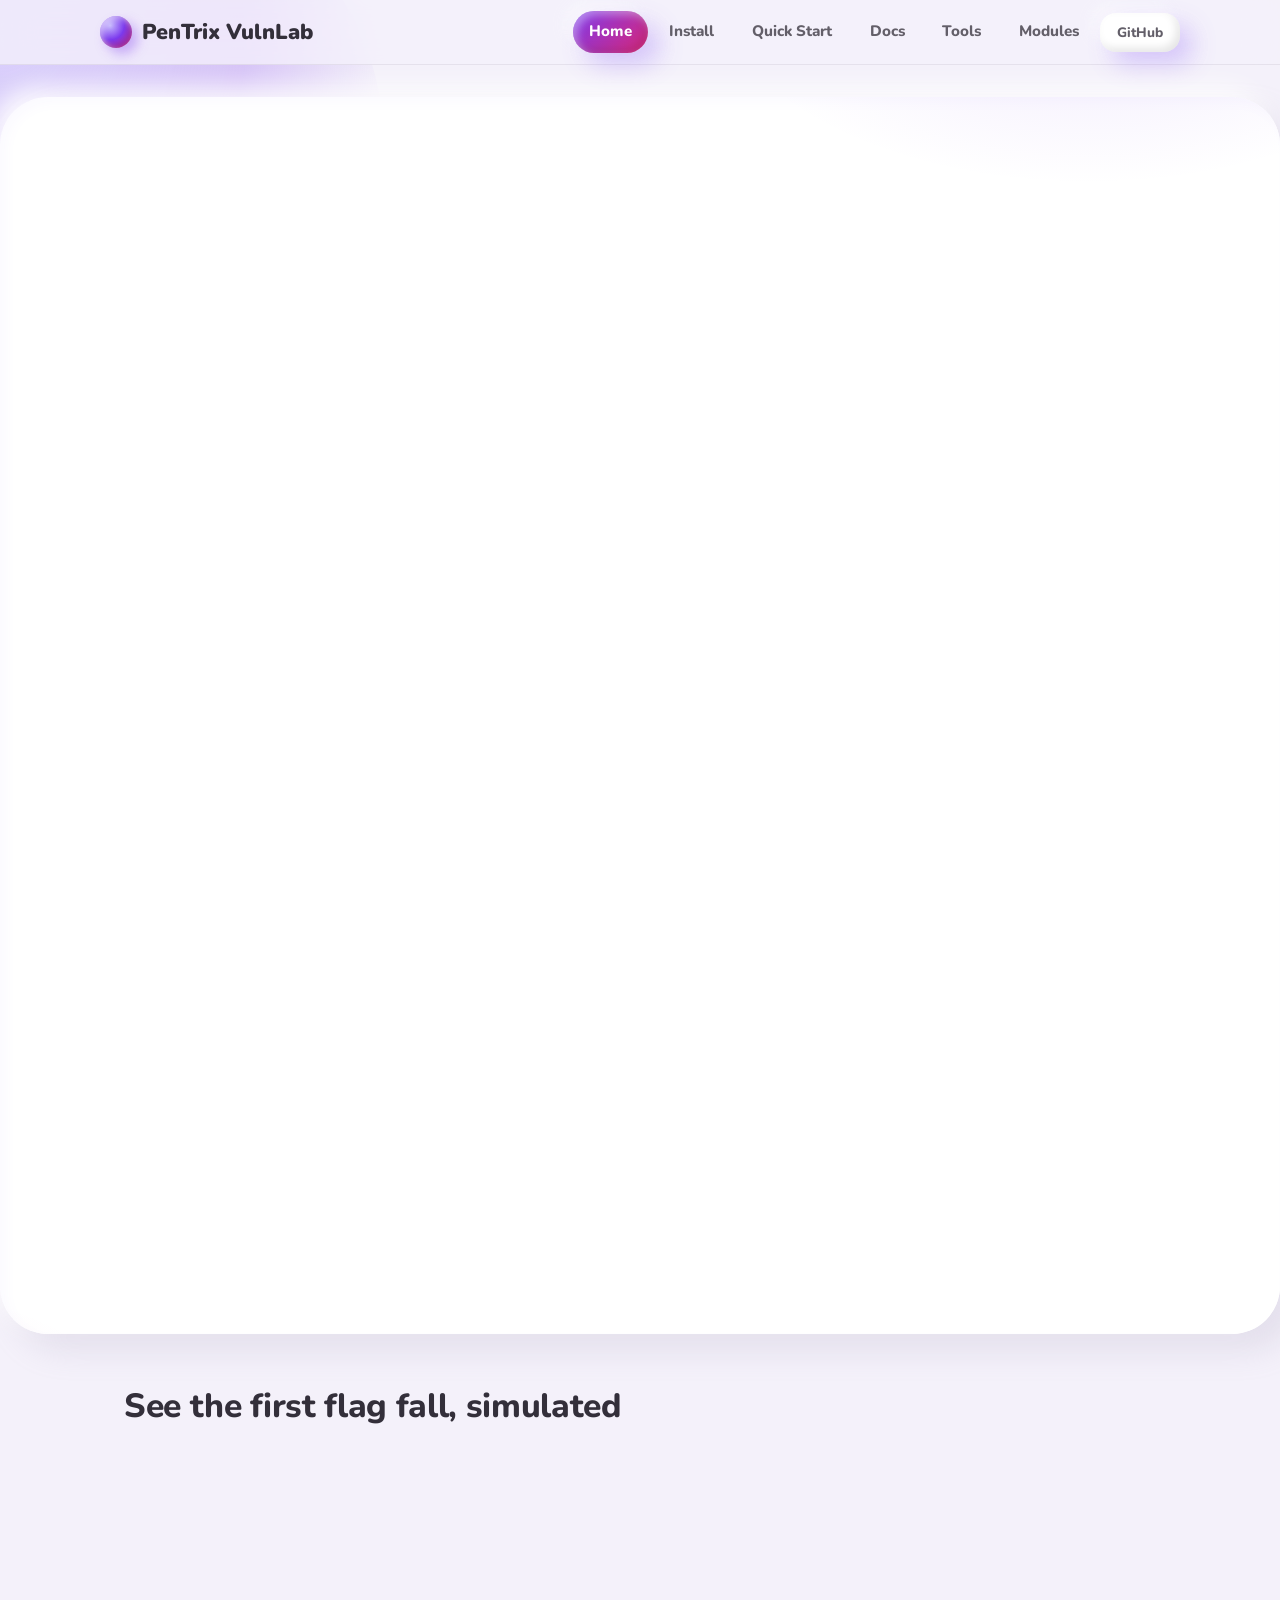
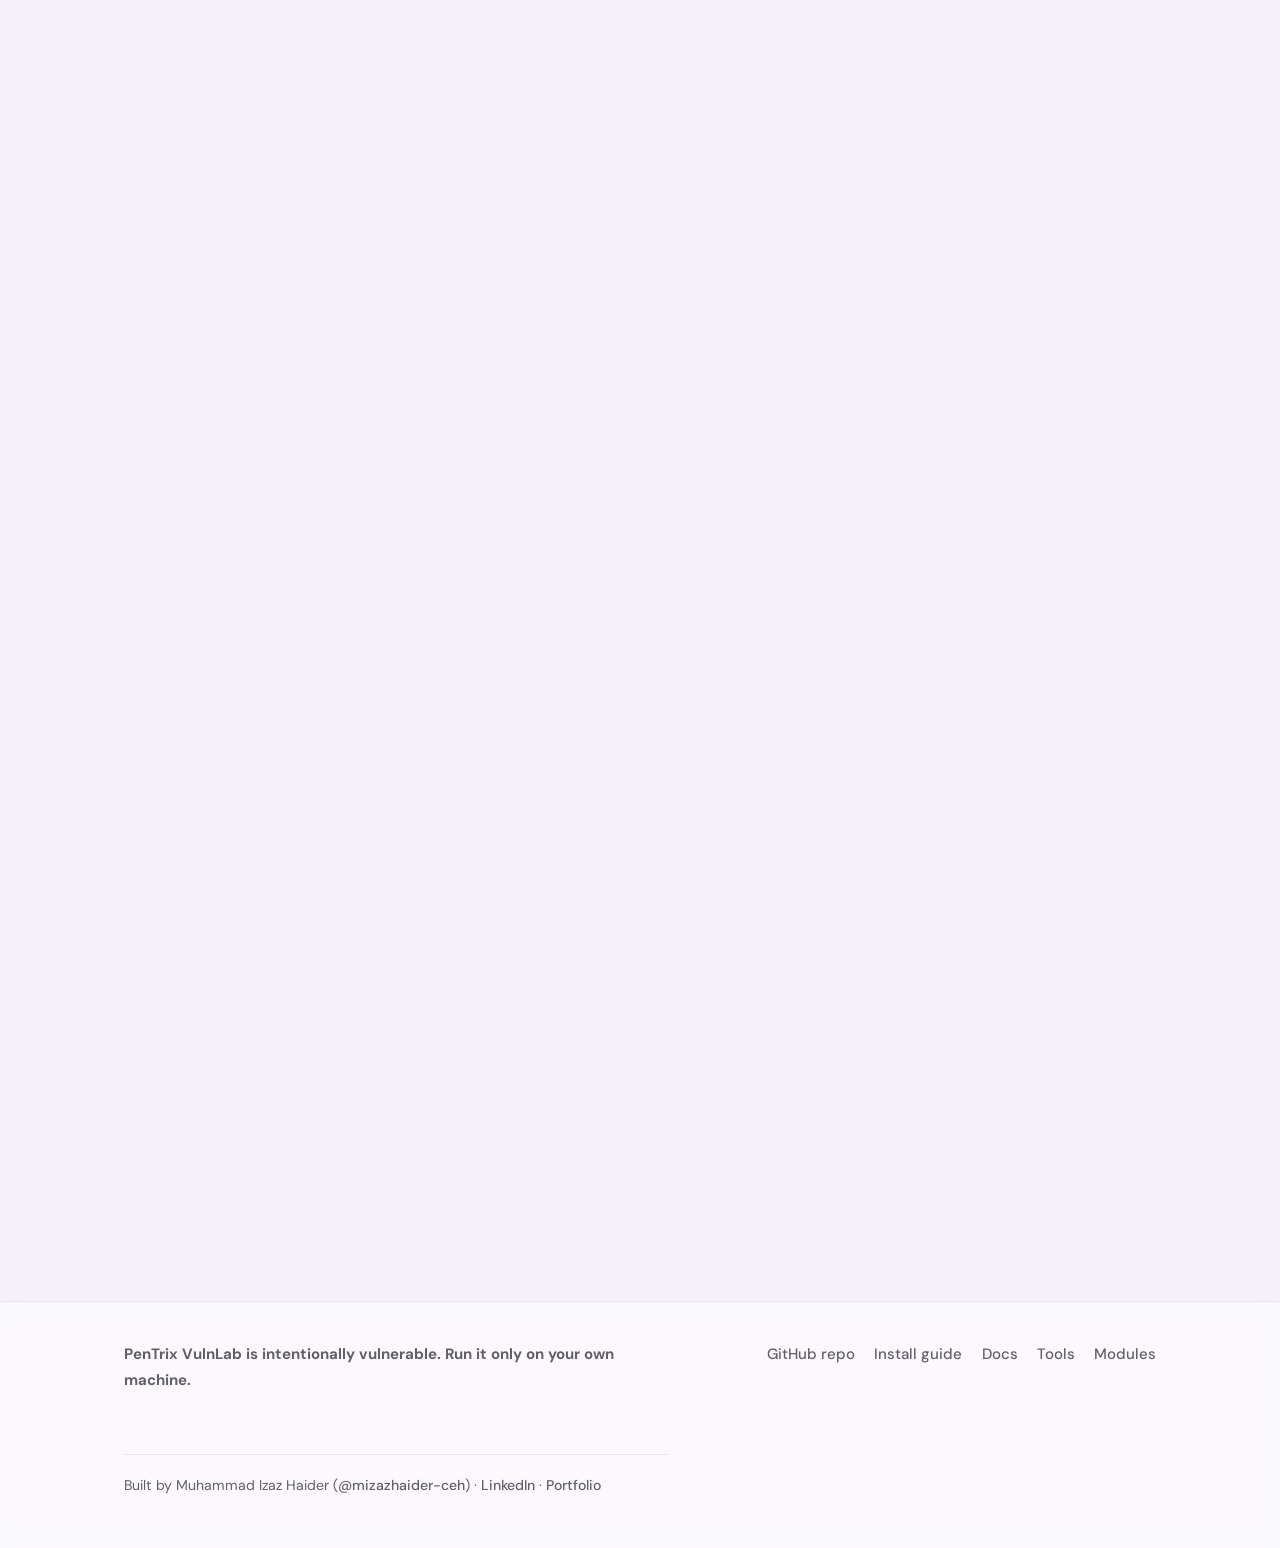
==== commit 2137e25a: "Remove flag storage location disclosures (D18); flags described only as random per install, generate" ====
--- a/index.html
+++ b/index.html
@@ -121,7 +121,7 @@
       </article>
       <article class="clay-card" data-reveal data-rdg="0">
         <div class="card-top"><span class="orb" aria-hidden="true"></span><h3>Per-install random flags</h3></div>
-        <p>Flags look like <code>PENTRIX{32 hex}</code> and are generated on your machine at first boot, stored in a gitignored database. There is no flag literal anywhere in the source, so nothing can leak.</p>
+        <p>Flags look like <code>PENTRIX{32 hex}</code> and are generated on your machine at first boot. There is no flag literal anywhere in the source, so nothing can leak.</p>
         <div class="card-foot"><span class="badge-new">Born on your machine</span></div>
       </article>
       <article class="clay-card" data-reveal data-rdg="1">
@@ -191,7 +191,7 @@
     <p class="tagline" data-reveal>The short version. The <a href="docs.html">full docs</a> have the long version.</p>
     <details data-reveal><summary>Is it safe to run?</summary><div class="faq-body"><div><p>Yes, on your own machine. The lab is built to run localhost-only: the Docker setup binds to localhost, drops Linux capabilities, limits memory and CPU, and includes a healthcheck. Keep it on your own machine or an isolated lab network, and never point it at anyone else's systems.</p></div></div></details>
     <details data-reveal><summary>Can I put it on the internet?</summary><div class="faq-body"><div><p>No. PenTrix VulnLab is intentionally vulnerable, so a public deployment would be compromised within hours. Run it only on your own machine or an isolated lab network.</p></div></div></details>
-    <details data-reveal><summary>How do flags work?</summary><div class="faq-body"><div><p>Every flag looks like <code>PENTRIX{32 hex}</code> and is generated randomly on your machine at first boot, stored in a gitignored SQLite database. No flag exists in the source code, so the only way to get one is to genuinely exploit the challenge. Shortcuts earn nothing: bare beacons get 400, token replays get 400.</p></div></div></details>
+    <details data-reveal><summary>How do flags work?</summary><div class="faq-body"><div><p>Every flag looks like <code>PENTRIX{32 hex}</code> and is generated randomly on your machine at first boot. No flag exists in the source code, so the only way to get one is to genuinely exploit the challenge. Shortcuts earn nothing: bare beacons get 400, token replays get 400.</p></div></div></details>
     <p data-reveal><a class="clay-btn clay-btn-secondary" href="docs.html">Read the full docs</a></p>
   </section>
 
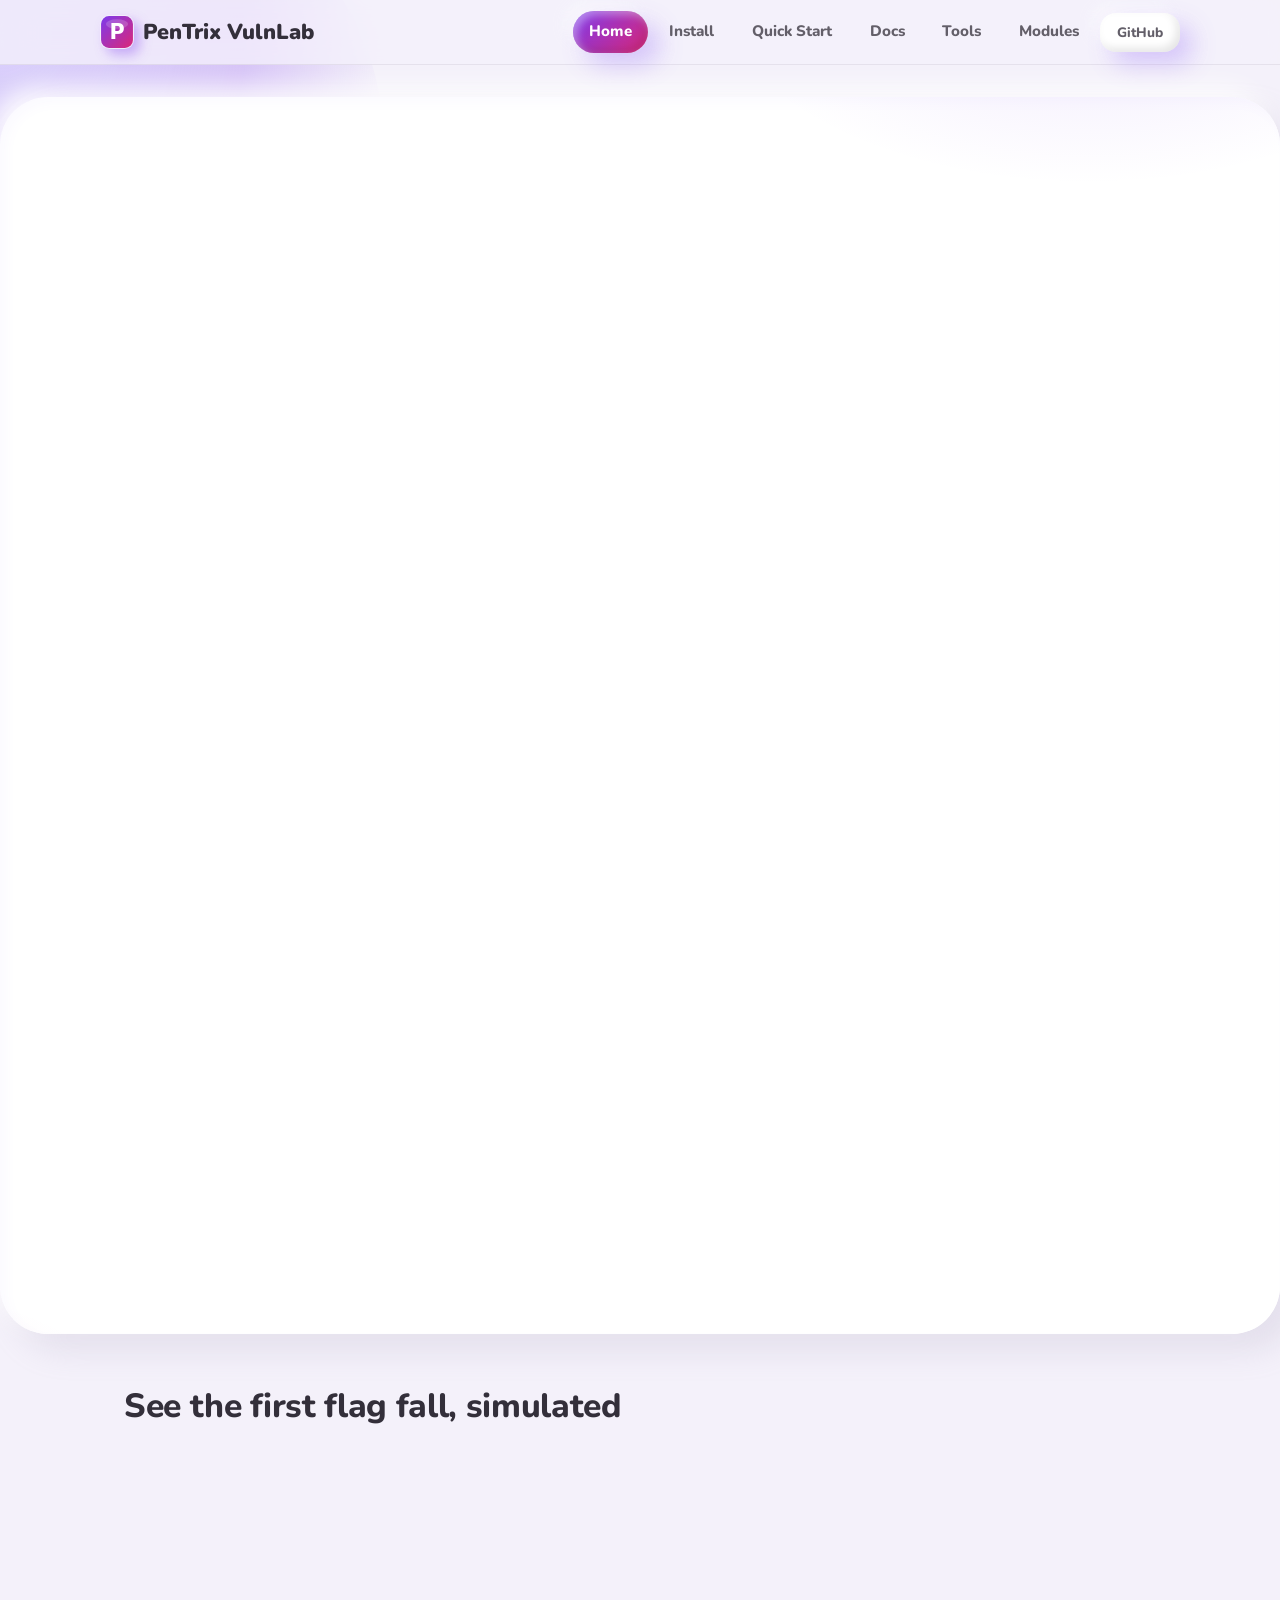
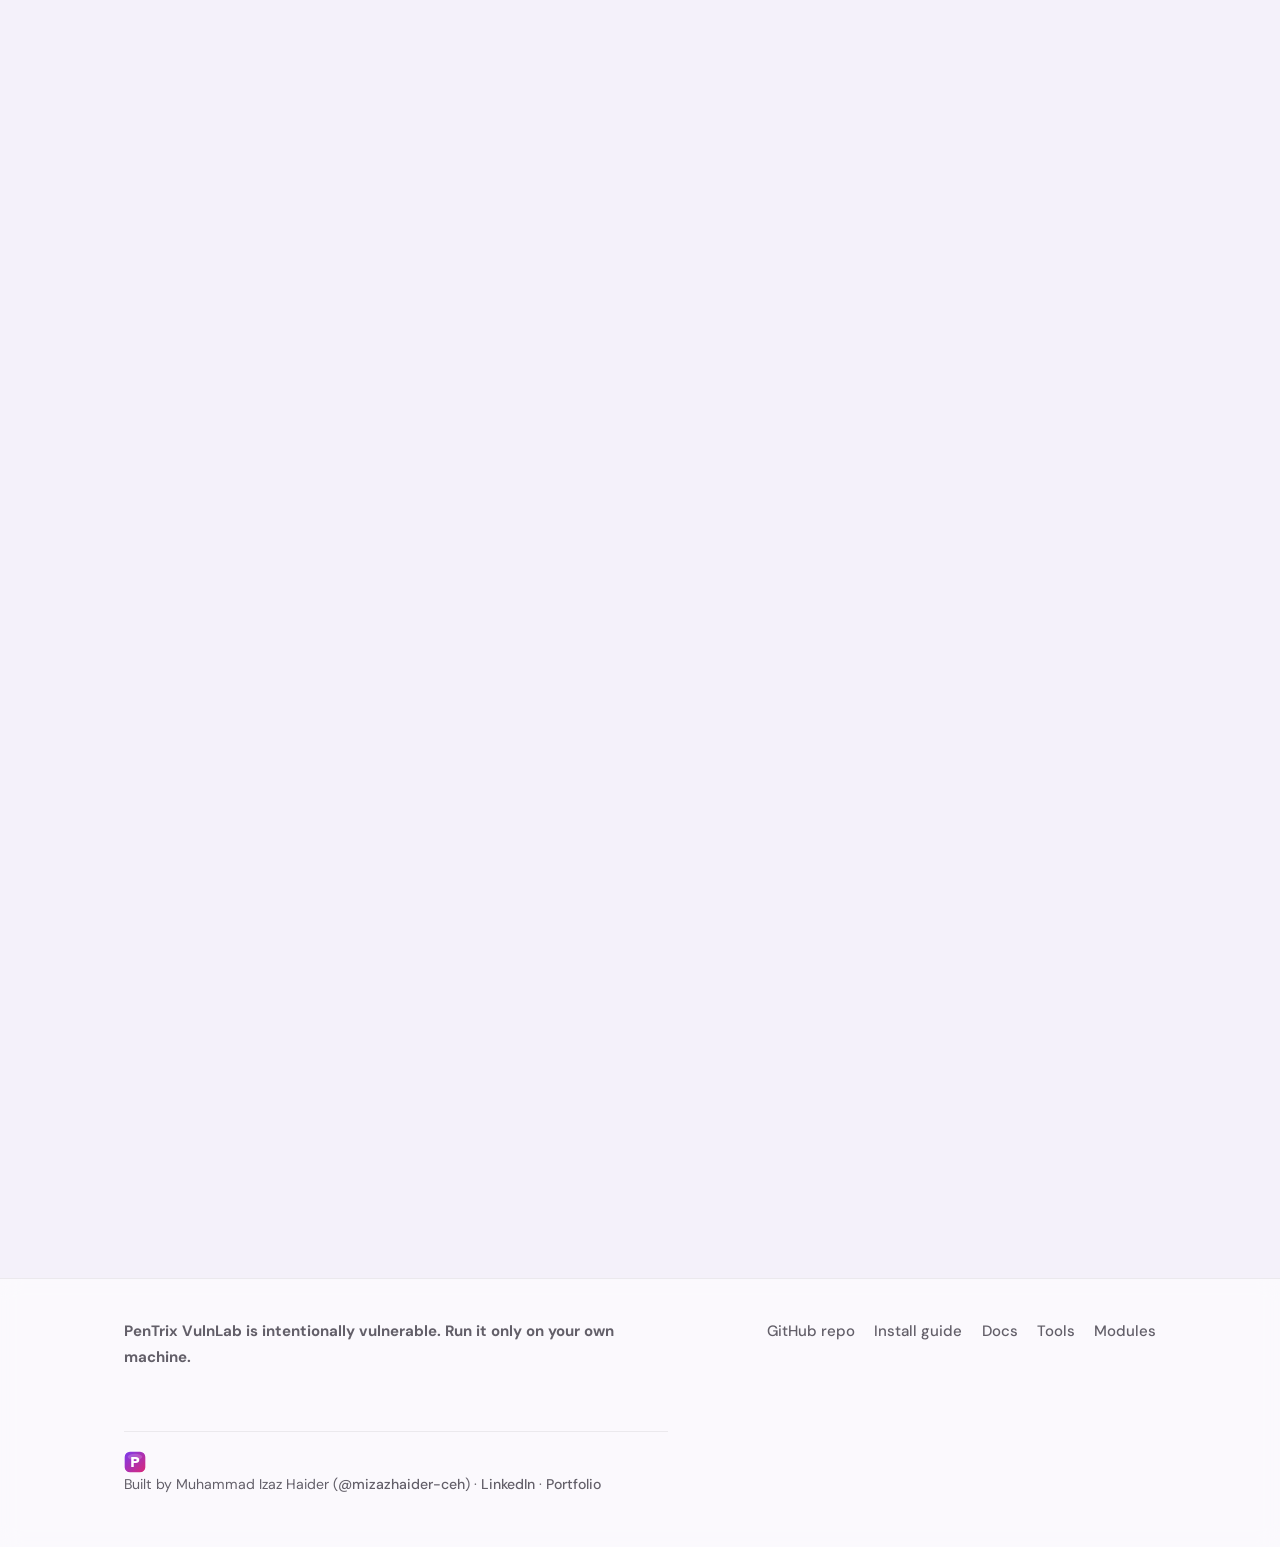
==== commit 5321d180: "Professional logo everywhere: P-mark logo in nav + footer on all 7 pages, site.webmanifest, mask-ico" ====
--- a/index.html
+++ b/index.html
@@ -6,6 +6,11 @@
 <title>PenTrix VulnLab: Learn Web Security by Breaking Real Websites</title>
 <meta name="description" content="PenTrix VulnLab is an intentionally vulnerable lab with 201 hands-on web security challenges across 29 modules. Every flag is earned by real exploitation, nothing leaks from source.">
 <link rel="icon" href="assets/img/favicon.svg" type="image/svg+xml">
+<link rel="icon" type="image/png" sizes="32x32" href="assets/img/favicon-32.png">
+<link rel="icon" type="image/png" sizes="16x16" href="assets/img/favicon-16.png">
+<link rel="apple-touch-icon" href="assets/img/apple-touch-icon.png">
+<link rel="manifest" href="site.webmanifest">
+<link rel="mask-icon" href="assets/img/favicon.svg" color="#7C3AED">
 <link rel="preconnect" href="https://fonts.googleapis.com">
 <link rel="preconnect" href="https://fonts.gstatic.com" crossorigin>
 <link href="https://fonts.googleapis.com/css2?family=DM+Sans:wght@400;500;700&family=Nunito:wght@700;800;900&display=swap" rel="stylesheet">
@@ -37,7 +42,7 @@
 <header class="topbar">
   <div class="wrap topbar-inner">
     <a class="brand" href="index.html">
-      <span class="orb" aria-hidden="true"></span>
+      <img class="mark" src="assets/img/logo.svg" alt="" width="34" height="34" aria-hidden="true">
       <span>PenTrix VulnLab</span>
     </a>
     <nav aria-label="Main navigation">
@@ -100,32 +105,32 @@
     <p class="tagline" data-reveal>Real apps, real bugs, real exploitation. No filler, no spoilers, no shortcuts that count.</p>
     <div class="grid">
       <article class="clay-card" data-reveal data-rdg="0">
-        <div class="card-top"><span class="orb" aria-hidden="true"></span><h3>Challenge library</h3></div>
+        <div class="card-top"><img class="mark" src="assets/img/logo.svg" alt="" width="34" height="34" aria-hidden="true"><h3>Challenge library</h3></div>
         <p>201 challenges across 29 modules, each one its own page and its own little website. SQLi, XSS, auth bugs, IDOR, SSRF, file upload, deserialization, and more.</p>
         <div class="card-foot"><span class="badge-new">201 challenges</span></div>
       </article>
       <article class="clay-card" data-reveal data-rdg="1">
-        <div class="card-top"><span class="orb" aria-hidden="true"></span><h3>Break-then-fix</h3></div>
+        <div class="card-top"><img class="mark" src="assets/img/logo.svg" alt="" width="34" height="34" aria-hidden="true"><h3>Break-then-fix</h3></div>
         <p>Exploit the bug, then patch the code. The lab re-runs the exploit against your fix in a sandbox and tells you whether it holds. Learn both sides of the vulnerability.</p>
         <div class="card-foot"><span class="badge-new">Attacker and defender</span></div>
       </article>
       <article class="clay-card" data-reveal data-rdg="2">
-        <div class="card-top"><span class="orb" aria-hidden="true"></span><h3>Kill-chain scenarios</h3></div>
+        <div class="card-top"><img class="mark" src="assets/img/logo.svg" alt="" width="34" height="34" aria-hidden="true"><h3>Kill-chain scenarios</h3></div>
         <p>Three multi-stage scenarios that chain bugs into full compromises: Shop Takeover, API Heist, and Ghost in the CMS. New stages unlock as you progress.</p>
         <div class="card-foot"><span class="badge-new">3 scenarios</span></div>
       </article>
       <article class="clay-card" data-reveal data-rdg="3">
-        <div class="card-top"><span class="orb" aria-hidden="true"></span><h3>Career paths plus certificates</h3></div>
+        <div class="card-top"><img class="mark" src="assets/img/logo.svg" alt="" width="34" height="34" aria-hidden="true"><h3>Career paths plus certificates</h3></div>
         <p>Guided paths for Zero to Web Pentester, API Hacker, and Authentication Assassin. Finish a path and earn a verifiable PNG certificate bound to your install.</p>
         <div class="card-foot"><span class="badge-new">3 paths</span></div>
       </article>
       <article class="clay-card" data-reveal data-rdg="0">
-        <div class="card-top"><span class="orb" aria-hidden="true"></span><h3>Per-install random flags</h3></div>
+        <div class="card-top"><img class="mark" src="assets/img/logo.svg" alt="" width="34" height="34" aria-hidden="true"><h3>Per-install random flags</h3></div>
         <p>Flags look like <code>PENTRIX{32 hex}</code> and are generated on your machine at first boot. There is no flag literal anywhere in the source, so nothing can leak.</p>
         <div class="card-foot"><span class="badge-new">Born on your machine</span></div>
       </article>
       <article class="clay-card" data-reveal data-rdg="1">
-        <div class="card-top"><span class="orb" aria-hidden="true"></span><h3>Hint ladders</h3></div>
+        <div class="card-top"><img class="mark" src="assets/img/logo.svg" alt="" width="34" height="34" aria-hidden="true"><h3>Hint ladders</h3></div>
         <p>Stuck? Every challenge has a 3-level hint ladder, and full walkthroughs live in SOLUTIONS.md. You get guidance when you need it, never the flag for free.</p>
         <div class="card-foot"><span class="badge-new">Never flags</span></div>
       </article>
@@ -208,47 +213,47 @@
   </div>
   <div class="grid">
     <article class="clay-card" data-reveal data-rdg="0">
-      <div class="card-top"><span class="orb" aria-hidden="true"></span><h3>Security-Books</h3></div>
+      <div class="card-top"><img class="mark" src="assets/img/logo.svg" alt="" width="34" height="34" aria-hidden="true"><h3>Security-Books</h3></div>
       <p>The ultimate cybersecurity library: 160+ curated books, guides, and resources in one place.</p>
       <div class="card-foot"><span class="badge-new">124 stars</span><a class="repo-link" href="https://github.com/mizazhaider-ceh/Security-Books" target="_blank" rel="noopener">View repo</a></div>
     </article>
     <article class="clay-card" data-reveal data-rdg="1">
-      <div class="card-top"><span class="orb" aria-hidden="true"></span><h3>Ai-Terminal-X</h3></div>
+      <div class="card-top"><img class="mark" src="assets/img/logo.svg" alt="" width="34" height="34" aria-hidden="true"><h3>Ai-Terminal-X</h3></div>
       <p>An AI-powered Linux terminal assistant. Describe what you want in plain English and get the command.</p>
       <div class="card-foot"><span class="badge-new">38 stars</span><a class="repo-link" href="https://github.com/mizazhaider-ceh/Ai-Terminal-X" target="_blank" rel="noopener">View repo</a></div>
     </article>
     <article class="clay-card" data-reveal data-rdg="2">
-      <div class="card-top"><span class="orb" aria-hidden="true"></span><h3>The-PenTrix-30-Days-of-Practical-Pentesting</h3></div>
+      <div class="card-top"><img class="mark" src="assets/img/logo.svg" alt="" width="34" height="34" aria-hidden="true"><h3>The-PenTrix-30-Days-of-Practical-Pentesting</h3></div>
       <p>A 30-day practical pentesting initiative. Learn by doing, one hands-on day at a time.</p>
       <div class="card-foot"><span class="badge-new">10 stars</span><a class="repo-link" href="https://github.com/mizazhaider-ceh/The-PenTrix-30-Days-of-Practical-Pentesting" target="_blank" rel="noopener">View repo</a></div>
     </article>
     <article class="clay-card" data-reveal data-rdg="3">
-      <div class="card-top"><span class="orb" aria-hidden="true"></span><h3>Intel-Scan</h3></div>
+      <div class="card-top"><img class="mark" src="assets/img/logo.svg" alt="" width="34" height="34" aria-hidden="true"><h3>Intel-Scan</h3></div>
       <p>OSINT framework with a command-line interface and a web GUI for open-source intelligence gathering.</p>
       <div class="card-foot"><span class="badge-new">7 stars</span><a class="repo-link" href="https://github.com/mizazhaider-ceh/Intel-Scan" target="_blank" rel="noopener">View repo</a></div>
     </article>
     <article class="clay-card" data-reveal data-rdg="0">
-      <div class="card-top"><span class="orb" aria-hidden="true"></span><h3>Ai-CMD-X</h3></div>
+      <div class="card-top"><img class="mark" src="assets/img/logo.svg" alt="" width="34" height="34" aria-hidden="true"><h3>Ai-CMD-X</h3></div>
       <p>Plain English to Windows commands. The Windows sibling of Ai-Terminal-X.</p>
       <div class="card-foot"><span class="badge-new">6 stars</span><a class="repo-link" href="https://github.com/mizazhaider-ceh/Ai-CMD-X" target="_blank" rel="noopener">View repo</a></div>
     </article>
     <article class="clay-card" data-reveal data-rdg="1">
-      <div class="card-top"><span class="orb" aria-hidden="true"></span><h3>X-Recon</h3></div>
+      <div class="card-top"><img class="mark" src="assets/img/logo.svg" alt="" width="34" height="34" aria-hidden="true"><h3>X-Recon</h3></div>
       <p>AI-powered reconnaissance toolkit with a cyberpunk web dashboard.</p>
       <div class="card-foot"><span class="badge-new">4 stars</span><a class="repo-link" href="https://github.com/mizazhaider-ceh/X-Recon" target="_blank" rel="noopener">View repo</a></div>
     </article>
     <article class="clay-card" data-reveal data-rdg="2">
-      <div class="card-top"><span class="orb" aria-hidden="true"></span><h3>pentrix-arsenal</h3></div>
+      <div class="card-top"><img class="mark" src="assets/img/logo.svg" alt="" width="34" height="34" aria-hidden="true"><h3>pentrix-arsenal</h3></div>
       <p>All-in-one bug bounty and penetration testing automation framework.</p>
       <div class="card-foot"><span class="badge-new">NEW</span><a class="repo-link" href="https://github.com/mizazhaider-ceh/pentrix-arsenal" target="_blank" rel="noopener">View repo</a></div>
     </article>
     <article class="clay-card" data-reveal data-rdg="3">
-      <div class="card-top"><span class="orb" aria-hidden="true"></span><h3>Icarus-X</h3></div>
+      <div class="card-top"><img class="mark" src="assets/img/logo.svg" alt="" width="34" height="34" aria-hidden="true"><h3>Icarus-X</h3></div>
       <p>Modular AI-powered penetration testing framework.</p>
       <div class="card-foot"><span class="badge-new">NEW</span><a class="repo-link" href="https://github.com/mizazhaider-ceh/Icarus-X" target="_blank" rel="noopener">View repo</a></div>
     </article>
     <article class="clay-card" data-reveal data-rdg="0">
-      <div class="card-top"><span class="orb" aria-hidden="true"></span><h3>Prime-PenTrix</h3></div>
+      <div class="card-top"><img class="mark" src="assets/img/logo.svg" alt="" width="34" height="34" aria-hidden="true"><h3>Prime-PenTrix</h3></div>
       <p>AI cybersecurity learning platform with RAG and multi-provider LLM support.</p>
       <div class="card-foot"><span class="badge-new">NEW</span><a class="repo-link" href="https://github.com/mizazhaider-ceh/Prime-PenTrix" target="_blank" rel="noopener">View repo</a></div>
     </article>
@@ -266,7 +271,7 @@
       <a href="tools.html">Tools</a>
       <a href="modules.html">Modules</a>
     </nav>
-    <p class="credit">Built by Muhammad Izaz Haider (<a href="https://github.com/mizazhaider-ceh" target="_blank" rel="noopener">@mizazhaider-ceh</a>) &middot; <a href="https://www.linkedin.com/in/muhammad-izaz-haider-091639314/" target="_blank" rel="noopener">LinkedIn</a> &middot; <a href="https://www.mizazhaider-ceh.dev/" target="_blank" rel="noopener">Portfolio</a></p>
+    <p class="credit"><img class="foot-mark" src="assets/img/logo.svg" alt="PenTrix VulnLab logo" width="22" height="22"> Built by Muhammad Izaz Haider (<a href="https://github.com/mizazhaider-ceh" target="_blank" rel="noopener">@mizazhaider-ceh</a>) &middot; <a href="https://www.linkedin.com/in/muhammad-izaz-haider-091639314/" target="_blank" rel="noopener">LinkedIn</a> &middot; <a href="https://www.mizazhaider-ceh.dev/" target="_blank" rel="noopener">Portfolio</a></p>
   </div>
 </footer>
 
--- a/assets/css/site.css
+++ b/assets/css/site.css
@@ -112,11 +112,11 @@
   font-family:var(--font-display);font-weight:900;font-size:1.35rem;
   color:var(--clay-ink);text-decoration:none;
 }
-.brand .orb{
-  width:2rem;height:2rem;border-radius:50%;flex:none;
-  background:radial-gradient(circle at 32% 30%,#c4b5fd 0%,var(--clay-violet) 45%,var(--clay-pink) 100%);
-  box-shadow:6px 6px 12px rgba(124,58,237,.35),inset 3px 3px 6px rgba(255,255,255,.55),inset -3px -3px 6px rgba(0,0,0,.12);
-}
+.brand .mark{
+  width:2.1rem;height:2.1rem;border-radius:28%;flex:none;
+  box-shadow:6px 6px 12px rgba(124,58,237,.35),inset 2px 2px 4px rgba(255,255,255,.4);
+}
+.foot-mark{vertical-align:-4px;margin-right:.35rem;border-radius:28%;}
 .topbar nav{display:flex;align-items:center;gap:.35rem;flex-wrap:nowrap}
 .topbar nav a{
   font-family:var(--font-display);font-weight:800;font-size:.95rem;white-space:nowrap;
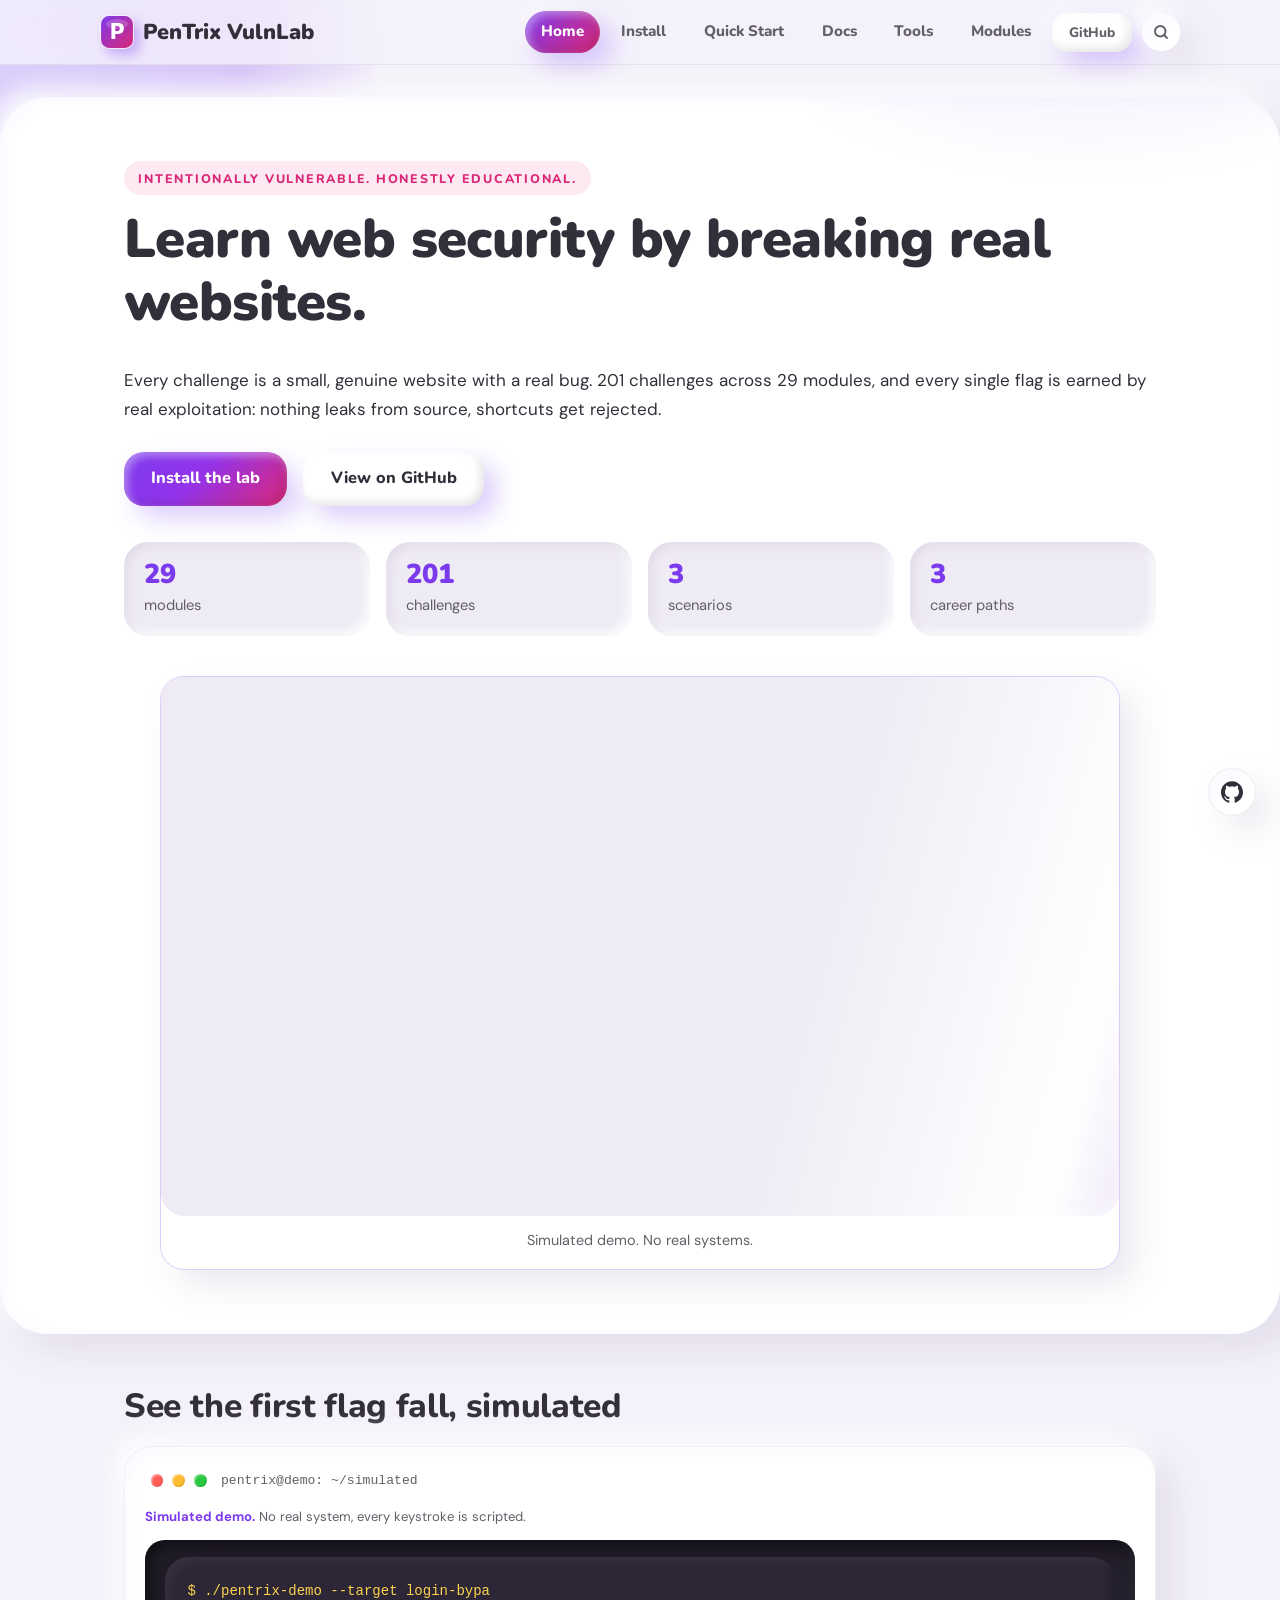
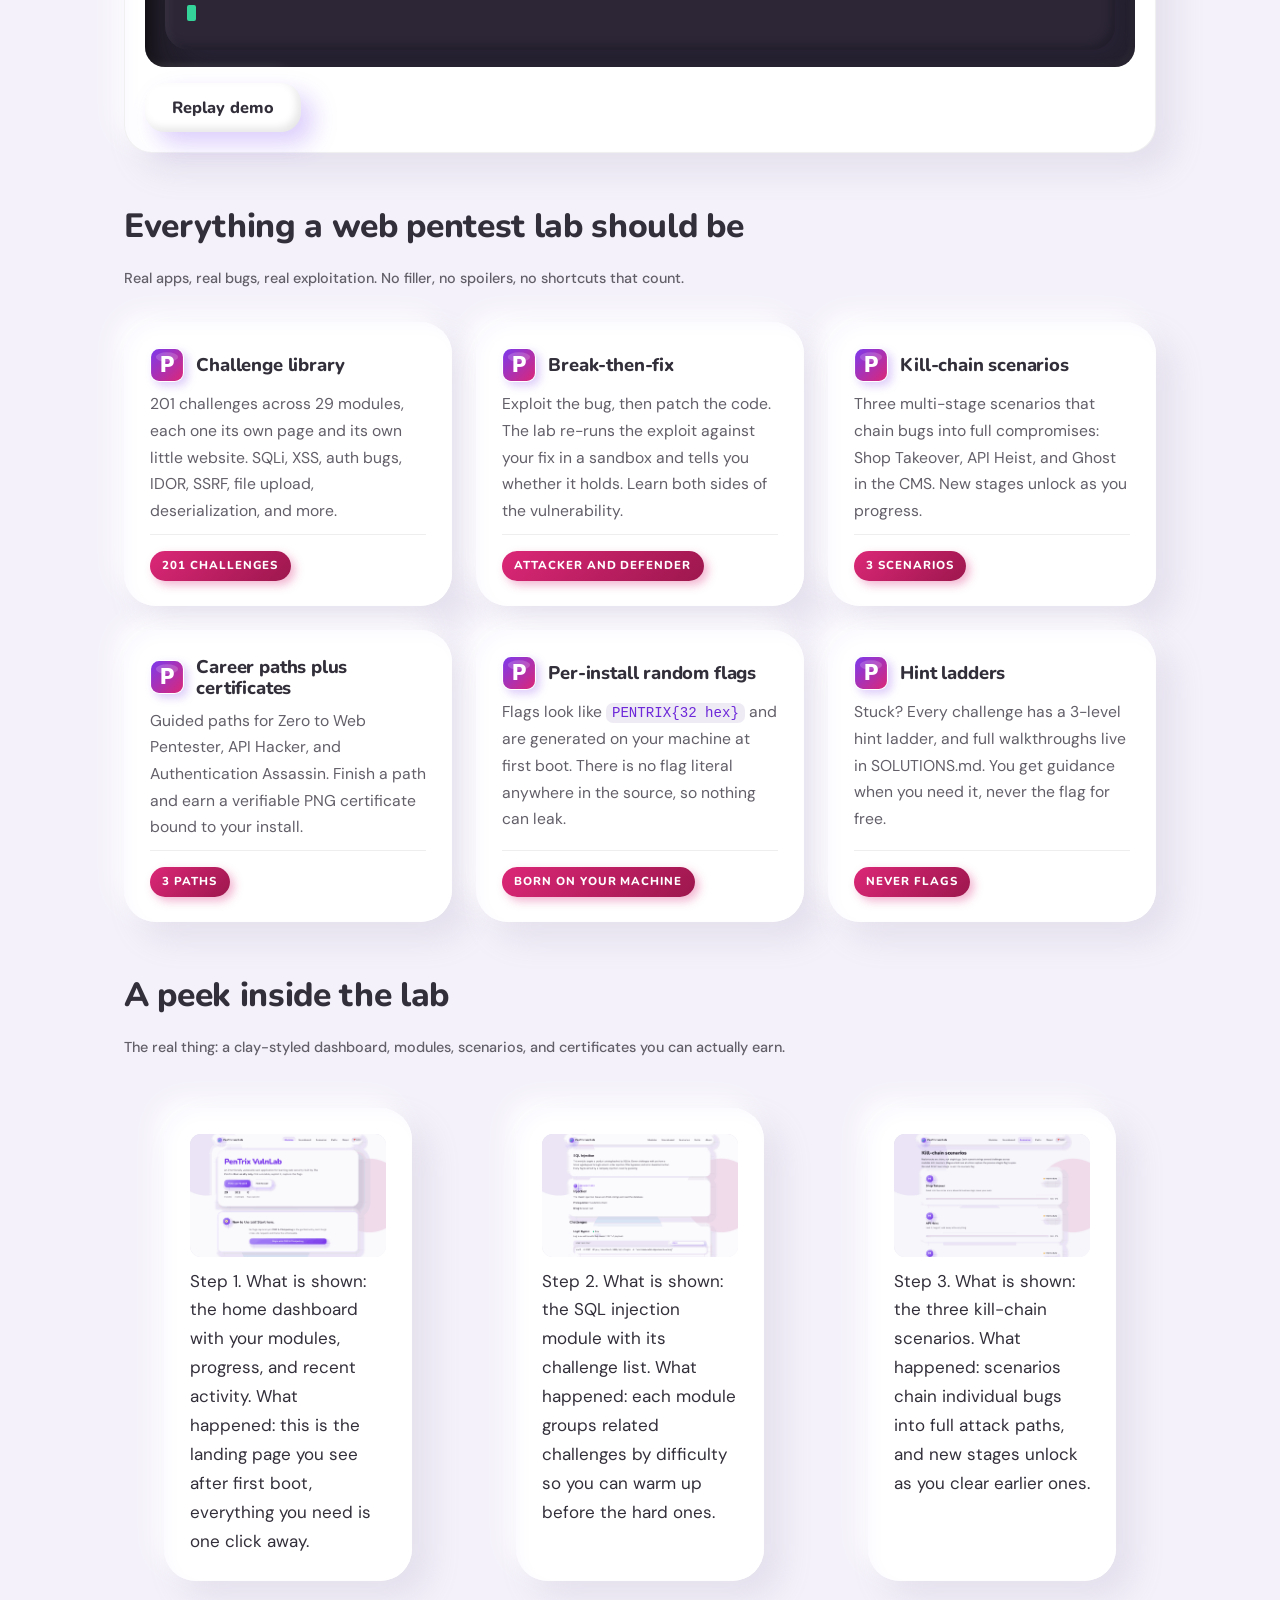
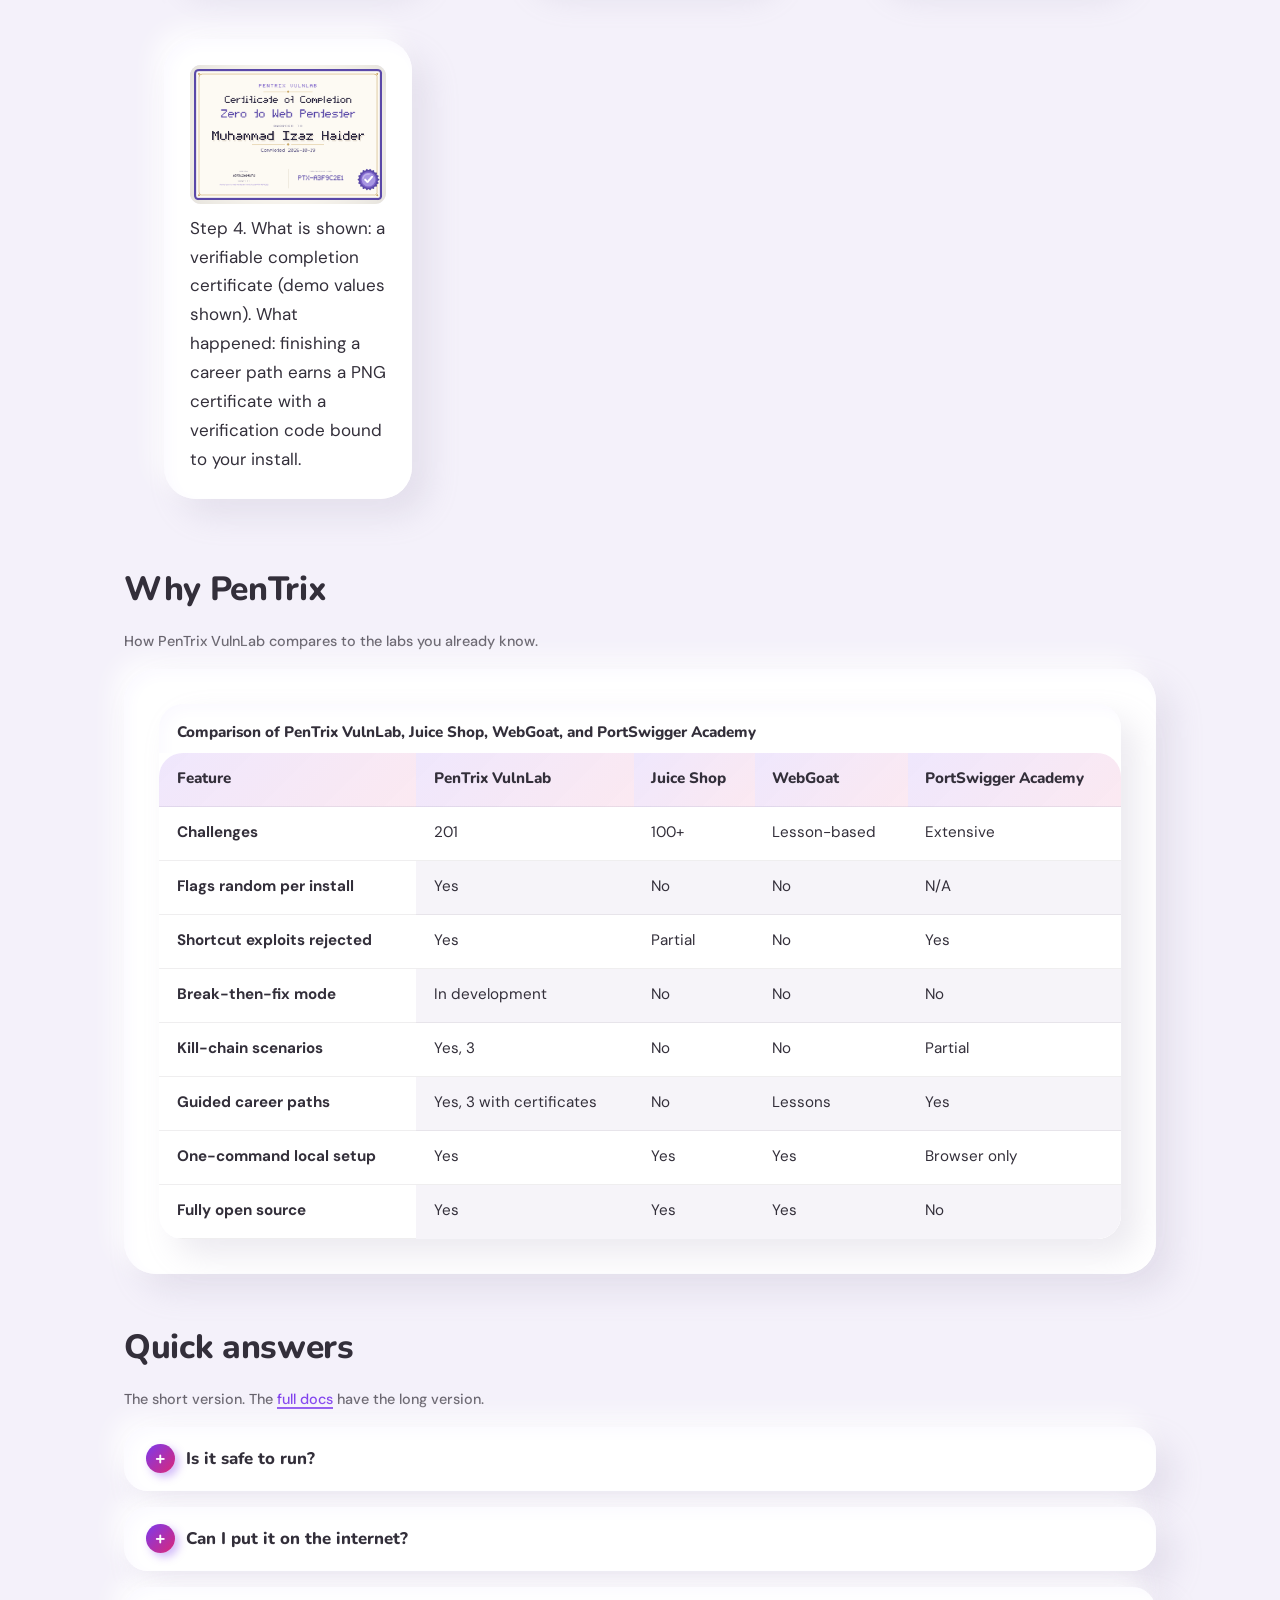
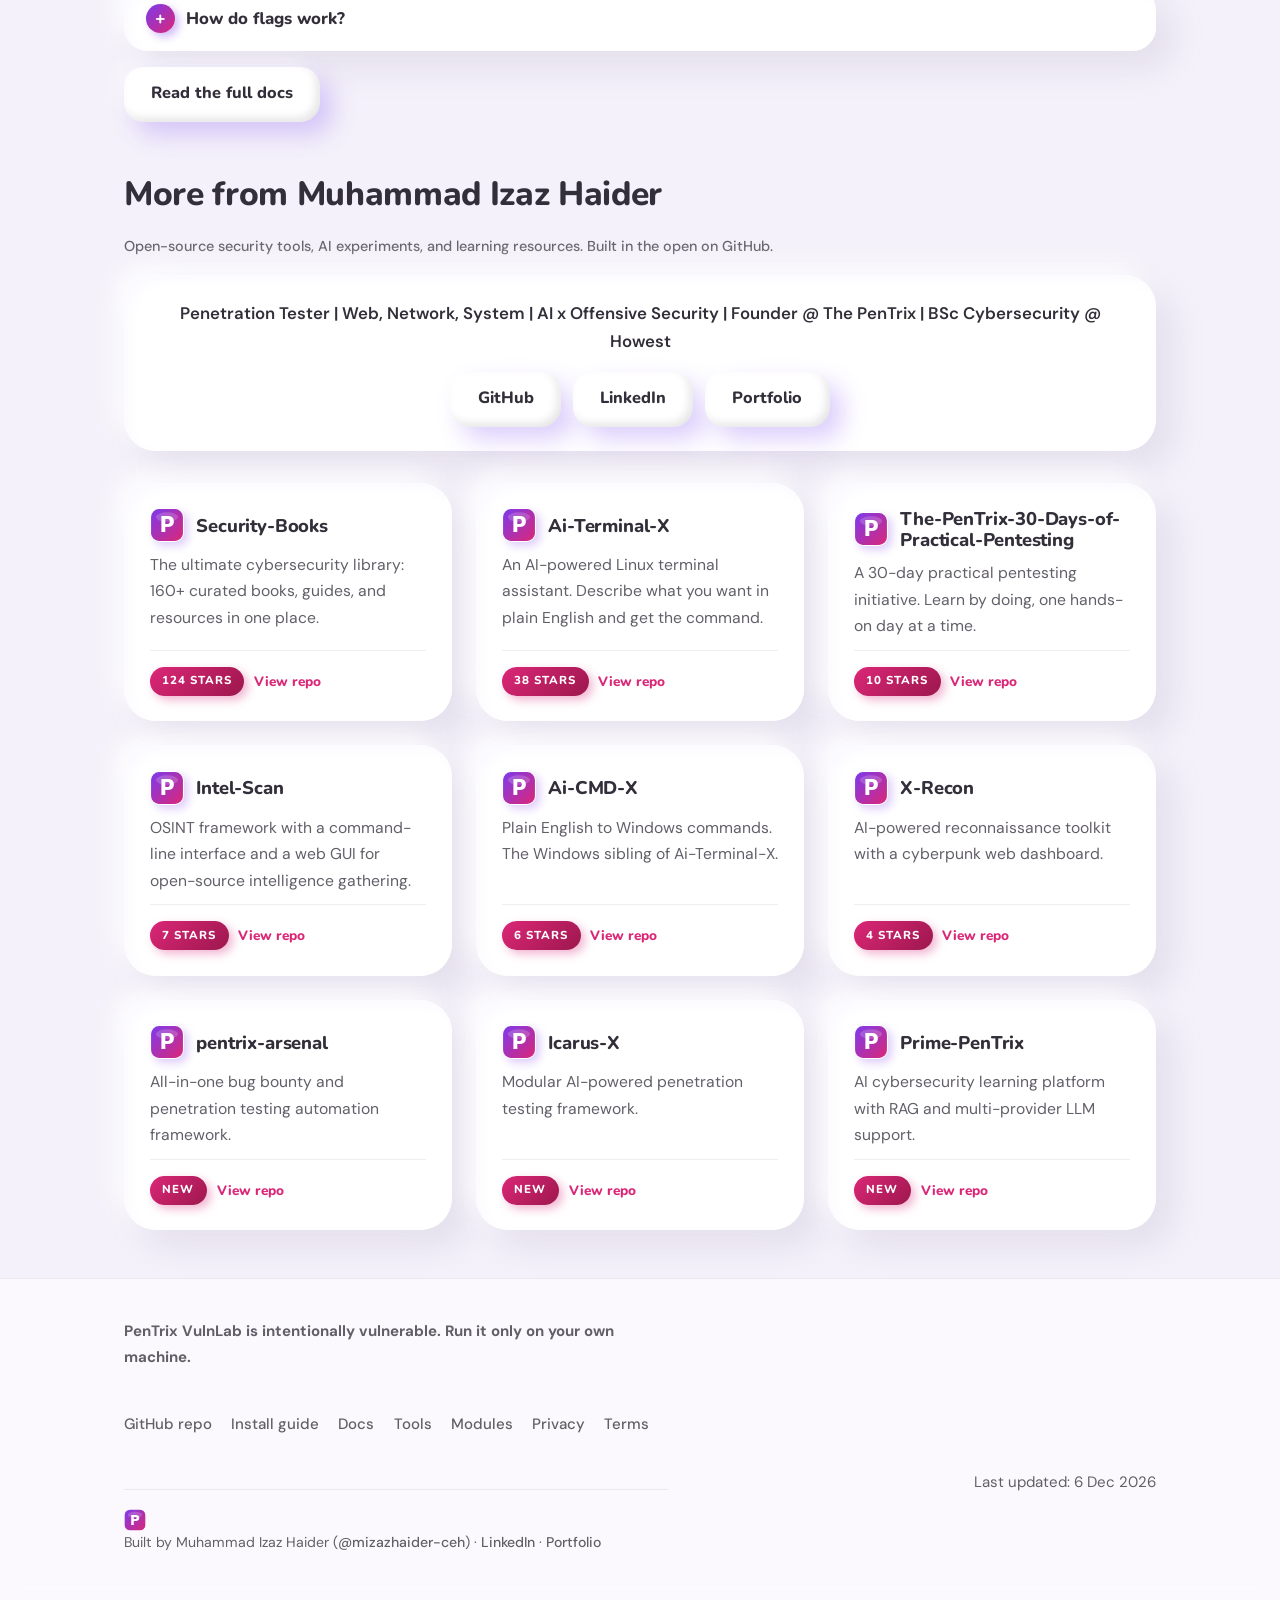
==== commit e7cd7853: "Production readiness wave: instant hero reveal (blank-page fix), site search, mobile menu, scroll pr" ====
--- a/index.html
+++ b/index.html
@@ -11,6 +11,7 @@
 <link rel="apple-touch-icon" href="assets/img/apple-touch-icon.png">
 <link rel="manifest" href="site.webmanifest">
 <link rel="mask-icon" href="assets/img/favicon.svg" color="#7C3AED">
+<!-- Analytics: not installed. To enable privacy-friendly analytics (Plausible or Umami recommended), paste the snippet here. Owner approval required before adding any tracker. -->
 <link rel="preconnect" href="https://fonts.googleapis.com">
 <link rel="preconnect" href="https://fonts.gstatic.com" crossorigin>
 <link href="https://fonts.googleapis.com/css2?family=DM+Sans:wght@400;500;700&family=Nunito:wght@700;800;900&display=swap" rel="stylesheet">
@@ -33,6 +34,8 @@
 </head>
 <body>
 
+<a class="skip-link" href="#main-content">Skip to main content</a>
+
 <div class="blobs" aria-hidden="true">
   <span class="blob-1"></span>
   <span class="blob-2"></span>
@@ -45,7 +48,10 @@
       <img class="mark" src="assets/img/logo.svg" alt="" width="34" height="34" aria-hidden="true">
       <span>PenTrix VulnLab</span>
     </a>
-    <nav aria-label="Main navigation">
+    <button class="nav-toggle" type="button" aria-expanded="false" aria-controls="mainnav" aria-label="Open menu">
+      <span class="nav-toggle-bars" aria-hidden="true"><i></i><i></i><i></i></span>
+    </button>
+    <nav id="mainnav" aria-label="Main navigation">
       <a href="index.html" aria-current="page">Home</a>
       <a href="install.html">Install</a>
       <a href="quickstart.html">Quick Start</a>
@@ -53,11 +59,31 @@
       <a href="tools.html">Tools</a>
       <a href="modules.html">Modules</a>
       <a class="clay-btn clay-btn-sm" href="https://github.com/mizazhaider-ceh/PenTrix-VulnLab" target="_blank" rel="noopener">GitHub</a>
+    <button class="search-btn" id="search-open" type="button" aria-label="Search this site" aria-expanded="false" title="Search (press /)">
+      <svg width="18" height="18" viewBox="0 0 24 24" fill="none" stroke="currentColor" stroke-width="2.5" stroke-linecap="round" aria-hidden="true"><circle cx="11" cy="11" r="7"/><path d="M20 20l-3.8-3.8"/></svg>
+    </button>
     </nav>
   </div>
 </header>
-
-<main>
+<!-- Site search overlay. The button lives in the header nav. -->
+<div class="search-overlay" id="search-overlay" role="dialog" aria-modal="true" aria-labelledby="search-label" hidden>
+  <div class="search-backdrop"></div>
+  <div class="search-panel">
+    <span class="visually-hidden" id="search-label">Search this site</span>
+    <div class="search-head">
+      <svg width="20" height="20" viewBox="0 0 24 24" fill="none" stroke="currentColor" stroke-width="2.5" stroke-linecap="round" aria-hidden="true"><circle cx="11" cy="11" r="7"/><path d="M20 20l-3.8-3.8"/></svg>
+      <input class="search-input" id="search-input" type="search" placeholder="Search pages, modules, tools..." autocomplete="off" spellcheck="false" role="combobox" aria-expanded="false" aria-controls="search-results" aria-autocomplete="list">
+      <button class="search-close" id="search-close" type="button" aria-label="Close search">
+        <svg width="16" height="16" viewBox="0 0 24 24" fill="none" stroke="currentColor" stroke-width="2.5" stroke-linecap="round" aria-hidden="true"><path d="M6 6l12 12M18 6L6 18"/></svg>
+      </button>
+    </div>
+    <ul class="search-results" id="search-results" role="listbox" aria-label="Search results"></ul>
+    <p class="search-foot"><kbd>/</kbd> opens search <kbd>Esc</kbd> closes <kbd>&uarr;</kbd><kbd>&darr;</kbd> moves <kbd>Enter</kbd> opens result</p>
+  </div>
+</div>
+
+
+<main id="main-content">
   <section class="hero">
     <div class="wrap">
       <p class="kicker" data-hero="1">Intentionally vulnerable. Honestly educational.</p>
@@ -74,9 +100,9 @@
         <div class="stat" role="listitem"><strong data-count="3">3</strong><span>career paths</span></div>
       </div>
       <div class="hero-video" data-hero="6">
-        <video muted autoplay loop playsinline preload="metadata" poster="assets/vid/demo-poster.png" aria-label="Simulated demo video: SQL injection login bypass capturing a demo flag">
+        <span class="skel" style="--ar:16/9"><video muted autoplay loop playsinline preload="metadata" poster="assets/vid/demo-poster.png" aria-label="Simulated demo video: SQL injection login bypass capturing a demo flag">
           <source src="assets/vid/demo.mp4" type="video/mp4">
-        </video>
+        </video></span>
         <p class="vid-note">Simulated demo. No real systems.</p>
       </div>
     </div>
@@ -142,19 +168,19 @@
     <p class="tagline" data-reveal>The real thing: a clay-styled dashboard, modules, scenarios, and certificates you can actually earn.</p>
     <div class="grid">
       <figure class="clay-card" data-reveal data-rdg="0">
-        <img src="assets/img/shot-home.png" alt="PenTrix VulnLab home dashboard showing module progress and recent activity" loading="lazy" decoding="async">
+        <span class="skel" style="--ar:275/172"><img src="assets/img/shot-home.png" alt="PenTrix VulnLab home page with a hero showing 29 modules, 201 challenges, 0 flags captured, and a getting started card recommending CSRF and Clickjacking" loading="lazy" decoding="async"></span>
         <figcaption>Step 1. What is shown: the home dashboard with your modules, progress, and recent activity. What happened: this is the landing page you see after first boot, everything you need is one click away.</figcaption>
       </figure>
       <figure class="clay-card" data-reveal data-rdg="1">
-        <img src="assets/img/shot-sqli-module.png" alt="SQL injection module page listing its challenges and difficulty levels" loading="lazy" decoding="async">
+        <span class="skel" style="--ar:275/172"><img src="assets/img/shot-sqli-module.png" alt="SQL Injection module page describing 11 challenges from login bypass to error based extraction, with the Injection learning track and a Login Bypass curl starting point command" loading="lazy" decoding="async"></span>
         <figcaption>Step 2. What is shown: the SQL injection module with its challenge list. What happened: each module groups related challenges by difficulty so you can warm up before the hard ones.</figcaption>
       </figure>
       <figure class="clay-card" data-reveal data-rdg="2">
-        <img src="assets/img/shot-scenarios.png" alt="Kill-chain scenarios page showing Shop Takeover, API Heist, and Ghost in the CMS" loading="lazy" decoding="async">
+        <span class="skel" style="--ar:275/172"><img src="assets/img/shot-scenarios.png" alt="Kill-chain scenarios page showing Shop Takeover, API Heist, and Ghost in the CMS" loading="lazy" decoding="async"></span>
         <figcaption>Step 3. What is shown: the three kill-chain scenarios. What happened: scenarios chain individual bugs into full attack paths, and new stages unlock as you clear earlier ones.</figcaption>
       </figure>
       <figure class="clay-card" data-reveal data-rdg="3">
-        <img src="assets/img/shot-certificate.png" alt="Verifiable PenTrix VulnLab completion certificate with verification code" loading="lazy" decoding="async">
+        <span class="skel" style="--ar:24/17"><img src="assets/img/shot-certificate.png" alt="Zero to Web Pentester completion certificate awarded to Muhammad Izaz Haider, completed 2026-10-19, with verification code PTX-A3F9C2E1" loading="lazy" decoding="async"></span>
         <figcaption>Step 4. What is shown: a verifiable completion certificate (demo values shown). What happened: finishing a career path earns a PNG certificate with a verification code bound to your install.</figcaption>
       </figure>
     </div>
@@ -270,12 +296,45 @@
       <a href="docs.html">Docs</a>
       <a href="tools.html">Tools</a>
       <a href="modules.html">Modules</a>
+      <a href="privacy.html">Privacy</a>
+      <a href="terms.html">Terms</a>
     </nav>
     <p class="credit"><img class="foot-mark" src="assets/img/logo.svg" alt="PenTrix VulnLab logo" width="22" height="22"> Built by Muhammad Izaz Haider (<a href="https://github.com/mizazhaider-ceh" target="_blank" rel="noopener">@mizazhaider-ceh</a>) &middot; <a href="https://www.linkedin.com/in/muhammad-izaz-haider-091639314/" target="_blank" rel="noopener">LinkedIn</a> &middot; <a href="https://www.mizazhaider-ceh.dev/" target="_blank" rel="noopener">Portfolio</a></p>
   </div>
 </footer>
 
+<!-- Mobile sticky CTA bar: single action for phone widths only -->
+<div class="mobile-cta" id="mobileCta" role="region" aria-label="Quick action">
+  <a class="mobile-cta-action" href="install.html">
+    <svg class="mobile-cta-icon" width="18" height="18" viewBox="0 0 24 24" fill="none" aria-hidden="true">
+      <path d="M12 3v12m0 0l-4.5-4.5M12 15l4.5-4.5M4 20h16" stroke="currentColor" stroke-width="2.4" stroke-linecap="round" stroke-linejoin="round"/>
+    </svg>
+    <span>Install the lab</span>
+  </a>
+  <button class="mobile-cta-dismiss" type="button" id="mobileCtaDismiss" aria-label="Dismiss the install banner">
+    <svg width="14" height="14" viewBox="0 0 14 14" fill="none" aria-hidden="true">
+      <path d="M2 2l10 10M12 2L2 12" stroke="currentColor" stroke-width="2.2" stroke-linecap="round"/>
+    </svg>
+  </button>
+</div>
+
+<!-- Floating UI: scroll progress + bottom-right action cluster -->
+<div class="progress-bar" id="progressBar" aria-hidden="true"></div>
+
+<a class="fab fab-github" href="https://github.com/mizazhaider-ceh/PenTrix-VulnLab" target="_blank" rel="noopener" aria-label="GitHub repository">
+  <svg width="22" height="22" viewBox="0 0 24 24" fill="currentColor" aria-hidden="true">
+    <path d="M12 .297c-6.63 0-12 5.373-12 12 0 5.303 3.438 9.8 8.205 11.385.6.113.82-.258.82-.577 0-.285-.01-1.04-.015-2.04-3.338.724-4.042-1.61-4.042-1.61C4.422 18.07 3.633 17.7 3.633 17.7c-1.087-.744.084-.729.084-.729 1.205.084 1.838 1.236 1.838 1.236 1.07 1.835 2.809 1.305 3.495.998.108-.776.417-1.305.76-1.605-2.665-.3-5.466-1.332-5.466-5.93 0-1.31.465-2.38 1.235-3.22-.135-.303-.54-1.523.105-3.176 0 0 1.005-.322 3.3 1.23.96-.267 1.98-.399 3-.405 1.02.006 2.04.138 3 .405 2.28-1.552 3.285-1.23 3.285-1.23.645 1.653.24 2.873.12 3.176.765.84 1.23 1.91 1.23 3.22 0 4.61-2.805 5.625-5.475 5.92.42.36.81 1.096.81 2.22 0 1.606-.015 2.896-.015 3.286 0 .315.21.69.825.57C20.565 22.092 24 17.592 24 12.297c0-6.627-5.373-12-12-12"/>
+  </svg>
+</a>
+
+<a class="fab to-top" id="toTop" href="#" aria-label="Back to top">
+  <svg width="20" height="20" viewBox="0 0 24 24" fill="none" aria-hidden="true">
+    <path d="M12 19V5m0 0l-7 7m7-7l7 7" stroke="currentColor" stroke-width="2.4" stroke-linecap="round" stroke-linejoin="round"/>
+  </svg>
+</a>
+
 <script src="assets/js/site.js" defer></script>
+<script src="assets/js/search.js" defer></script>
 <script src="assets/js/terminal.js" defer></script>
 </body>
 </html>
--- a/assets/css/site.css
+++ b/assets/css/site.css
@@ -69,7 +69,7 @@
 hr{border:0;border-top:1px solid var(--hairline);margin:2.5rem 0}
 ::selection{background:rgba(124,58,237,.22)}
 :focus-visible{outline:3px solid rgba(124,58,237,.55);outline-offset:3px;border-radius:8px}
-section[id],h2[id],h3[id]{scroll-margin-top:6rem}
+section[id],h2[id],h3[id],main[id]{scroll-margin-top:6rem}
 .visually-hidden{position:absolute;width:1px;height:1px;overflow:hidden;clip:rect(0 0 0 0);white-space:nowrap}
 
 /* ---------- Floating background blobs ---------- */
@@ -117,6 +117,7 @@
   box-shadow:6px 6px 12px rgba(124,58,237,.35),inset 2px 2px 4px rgba(255,255,255,.4);
 }
 .foot-mark{vertical-align:-4px;margin-right:.35rem;border-radius:28%;}
+.card-top .mark{border-radius:28%;box-shadow:4px 4px 8px rgba(124,58,237,.25);}
 .topbar nav{display:flex;align-items:center;gap:.35rem;flex-wrap:nowrap}
 .topbar nav a{
   font-family:var(--font-display);font-weight:800;font-size:.95rem;white-space:nowrap;
@@ -666,3 +667,403 @@
 .hero-video{max-width:960px;margin:2.5rem auto 0;border-radius:24px;overflow:hidden;box-shadow:16px 16px 32px rgba(160,150,180,.2),-10px -10px 24px rgba(255,255,255,.9);border:1px solid rgba(124,58,237,.25)}
 .hero-video video{display:block;width:100%;height:auto}
 .vid-note{text-align:center;color:#635F69;font-size:.9rem;margin-top:.75rem}
+
+/* ---------- Accessibility: skip link ---------- */
+.skip-link{
+  position:absolute;
+  top:-9999px;
+  left:1rem;
+  z-index:200;
+  font-family:var(--font-display);
+  font-weight:800;
+  font-size:1rem;
+  color:var(--clay-ink);
+  background:var(--clay-card);
+  border:2px solid var(--clay-violet);
+  border-radius:var(--r-pill);
+  box-shadow:var(--shadow-btn);
+  padding:.75rem 1.25rem;
+  text-decoration:none;
+  transition:top .18s var(--ease-out);
+}
+.skip-link:focus,.skip-link:focus-visible{
+  top:1rem;
+  outline:none;
+}
+
+/* ---------- Mobile sticky CTA bar ---------- */
+.mobile-cta{
+  display:none;
+}
+@media (max-width:720px){
+  .mobile-cta{
+    display:flex;
+    align-items:center;
+    gap:.6rem;
+    position:fixed;
+    left:.9rem;
+    right:.9rem;
+    bottom:calc(.9rem + env(safe-area-inset-bottom, 0px));
+    z-index:60;
+    max-width:30rem;
+    margin:0 auto;
+    padding:.55rem .55rem .55rem .95rem;
+    border-radius:var(--r-pill);
+    background:rgba(255,255,255,.92);
+    -webkit-backdrop-filter:blur(14px) saturate(1.4);
+    backdrop-filter:blur(14px) saturate(1.4);
+    box-shadow:var(--shadow-btn), 0 18px 36px rgba(51,47,58,.16);
+    border:1px solid var(--hairline);
+    transform:translateY(0);
+    transition:transform .38s var(--ease-spring), opacity .3s ease;
+  }
+  .mobile-cta.is-over-footer,
+  .mobile-cta.is-dismissed{
+    transform:translateY(calc(100% + 2rem));
+    opacity:0;
+    pointer-events:none;
+  }
+  .mobile-cta-action{
+    flex:1 1 auto;
+    display:inline-flex;
+    align-items:center;
+    justify-content:center;
+    gap:.55rem;
+    min-height:3rem;
+    padding:.7rem 1.4rem;
+    border-radius:var(--r-pill);
+    font-family:var(--font-display);
+    font-weight:800;
+    font-size:1rem;
+    color:#fff;
+    text-decoration:none;
+    background:linear-gradient(135deg, var(--clay-violet) 0%, #9333ea 45%, var(--clay-pink) 100%);
+    box-shadow:var(--shadow-btn);
+    transition:transform .18s var(--ease-spring), filter .2s ease;
+  }
+  .mobile-cta-action:hover{color:#fff;filter:brightness(1.06)}
+  .mobile-cta-action:active{transform:scale(.96)}
+  .mobile-cta-icon{flex:none}
+  .mobile-cta-dismiss{
+    flex:none;
+    display:inline-flex;
+    align-items:center;
+    justify-content:center;
+    width:2.75rem;
+    height:2.75rem;
+    border:0;
+    border-radius:50%;
+    cursor:pointer;
+    color:var(--clay-muted);
+    background:var(--clay-well);
+    box-shadow:var(--shadow-well);
+    transition:transform .18s var(--ease-spring), color .2s ease;
+  }
+  .mobile-cta-dismiss:hover{color:var(--clay-ink)}
+  .mobile-cta-dismiss:active{transform:scale(.9)}
+}
+@media (prefers-reduced-motion:reduce){
+  .mobile-cta{transition:none}
+  .mobile-cta-action{transition:none}
+}
+
+/* ---------- Floating UI: scroll progress + action cluster ---------- */
+.progress-bar{
+  position:fixed;
+  top:0;left:0;right:0;
+  height:4px;
+  z-index:90;
+  background:linear-gradient(90deg,var(--clay-violet),var(--clay-pink));
+  border-radius:0 999px 999px 0;
+  transform:scaleX(0);
+  transform-origin:0 50%;
+  pointer-events:none;
+  box-shadow:0 2px 8px rgba(124,58,237,.35);
+}
+.fab{
+  position:fixed;
+  right:1.5rem;
+  z-index:65;
+  display:inline-flex;
+  align-items:center;
+  justify-content:center;
+  width:3rem;
+  height:3rem;
+  border-radius:50%;
+  background:var(--clay-card);
+  box-shadow:var(--shadow-card);
+  border:1px solid var(--hairline);
+  text-decoration:none;
+  cursor:pointer;
+  transition:transform .22s var(--ease-out),box-shadow .22s ease,opacity .3s ease;
+}
+.fab:hover{transform:translateY(-3px);box-shadow:var(--shadow-card-hover)}
+.fab:active{transform:scale(.92)}
+.fab svg{display:block}
+.fab-github{
+  bottom:5.25rem;
+  color:var(--clay-ink);
+}
+.fab-github:hover{color:var(--clay-violet)}
+.to-top{
+  bottom:1.5rem;
+  color:var(--clay-violet);
+}
+html.js .to-top{
+  opacity:0;
+  visibility:hidden;
+  transform:translateY(16px) scale(.92);
+  pointer-events:none;
+}
+html.js .to-top.is-visible{
+  opacity:1;
+  visibility:visible;
+  transform:none;
+  pointer-events:auto;
+}
+@media (max-width:720px){
+  .fab{right:1.25rem}
+  .to-top{bottom:calc(6rem + env(safe-area-inset-bottom,0px))}
+  .fab-github{bottom:calc(9.75rem + env(safe-area-inset-bottom,0px))}
+}
+@media (prefers-reduced-motion:reduce){
+  .fab{transition:none}
+}
+@media print{
+  .progress-bar,.fab{display:none !important}
+}
+
+/* ---------- Media loading placeholders (clay shimmer) ---------- */
+.skel{display:inline}
+html.js .skel{
+  display:block;
+  position:relative;
+  aspect-ratio:var(--ar,16/9);
+  overflow:hidden;
+  background:var(--clay-well);
+  box-shadow:var(--shadow-well);
+}
+html.js figure .skel{border-radius:calc(var(--r-med) - .8rem)}
+html.js .hero-video .skel{border-radius:inherit}
+html.js .skel > img,
+html.js .skel > picture,
+html.js .skel > video{
+  width:100%;
+  height:100%;
+  object-fit:cover;
+  opacity:0;
+  transition:opacity .55s var(--ease-out);
+}
+html.js .skel > picture{display:block}
+html.js .skel > picture > img{width:100%;height:100%;object-fit:cover;display:block}
+html.js .skel.loaded > img,
+html.js .skel.loaded > picture,
+html.js .skel.loaded > video{opacity:1}
+html.js .skel::after{
+  content:"";
+  position:absolute;
+  inset:0;
+  pointer-events:none;
+  background:linear-gradient(105deg,
+    var(--clay-well) 30%,
+    #ffffff 44%,
+    rgba(124,58,237,.10) 50%,
+    #ffffff 56%,
+    var(--clay-well) 70%);
+  background-size:220% 100%;
+  background-position:180% 0;
+  animation:skel-sweep 1.7s linear infinite;
+}
+html.js .skel.loaded::after{
+  animation:none;
+  opacity:0;
+  transition:opacity .5s var(--ease-out);
+}
+@keyframes skel-sweep{
+  0%{background-position:180% 0}
+  100%{background-position:-120% 0}
+}
+@media (prefers-reduced-motion:reduce){
+  html.js .skel::after{animation:none;background:var(--clay-well)}
+  html.js .skel > img,
+  html.js .skel > picture,
+  html.js .skel > video{transition-duration:.01ms}
+}
+
+/* ---------- Mobile nav toggle (hamburger, <=720px) ---------- */
+.nav-toggle{display:none}
+@media (max-width:720px){
+  html.js .topbar-inner{flex-wrap:nowrap}
+  html.js .nav-toggle{
+    display:inline-flex;align-items:center;justify-content:center;flex:none;
+    width:2.75rem;height:2.75rem;
+    background:var(--clay-card);
+    border:1px solid var(--hairline);
+    border-radius:16px;
+    box-shadow:var(--shadow-card);
+    color:var(--clay-ink);
+    cursor:pointer;
+    transition:transform .18s ease,box-shadow .18s ease;
+  }
+  html.js .nav-toggle:hover{transform:translateY(-2px)}
+  .nav-toggle-bars{display:flex;flex-direction:column;gap:5px;width:20px}
+  .nav-toggle-bars i{
+    display:block;height:2.5px;border-radius:2px;background:currentColor;
+    transition:transform .22s var(--ease-out),opacity .18s ease;
+  }
+  html.js .nav-toggle[aria-expanded="true"] .nav-toggle-bars i:nth-child(1){transform:translateY(7.5px) rotate(45deg)}
+  html.js .nav-toggle[aria-expanded="true"] .nav-toggle-bars i:nth-child(2){opacity:0}
+  html.js .nav-toggle[aria-expanded="true"] .nav-toggle-bars i:nth-child(3){transform:translateY(-7.5px) rotate(-45deg)}
+  html.js .topbar nav{
+    display:none;
+    position:absolute;top:calc(100% + .5rem);left:1rem;right:1rem;
+    flex-direction:column;align-items:stretch;gap:.35rem;flex-wrap:nowrap;
+    background:var(--clay-card);
+    border:1px solid var(--hairline);
+    border-radius:var(--r-card);
+    box-shadow:var(--shadow-card);
+    padding:.9rem;
+    z-index:60;
+  }
+  html.js .topbar nav.open{
+    display:flex;
+    animation:nav-panel-in .22s var(--ease-out);
+  }
+  html.js .topbar nav a{
+    width:100%;text-align:left;
+    font-size:1rem;padding:.7rem 1rem;
+  }
+  html.js .topbar nav a:hover{transform:none}
+  html.js .topbar nav .clay-btn{font-size:1rem;text-align:center}
+}
+@keyframes nav-panel-in{
+  from{opacity:0;transform:translateY(-8px)}
+  to{opacity:1;transform:none}
+}
+
+/* FAQ summary hover (a11y polish) */
+details summary:hover{color:var(--clay-violet)}
+details summary{cursor:pointer}
+
+/* ================= SEARCH (appended 2026-10-20) =================
+   Header search button + search overlay. Clay-styled, light-only,
+   matches the site tokens. Append only. */
+
+/* Header search button: small clay circle after the GitHub link. */
+.search-btn{
+  display:inline-flex;align-items:center;justify-content:center;
+  width:2.35rem;height:2.35rem;flex:none;
+  margin-left:.3rem;padding:0;border:0;cursor:pointer;
+  border-radius:50%;
+  background:var(--clay-card);color:var(--clay-muted);
+  box-shadow:var(--shadow-card);
+  transition:transform .18s var(--ease-spring),color .18s ease,box-shadow .2s ease;
+}
+.search-btn:hover{color:var(--clay-violet);transform:translateY(-2px)}
+.search-btn:active{transform:scale(.92)}
+.search-btn svg{display:block}
+
+/* Overlay: fixed, above the sticky topbar (z-index 50). */
+.search-overlay{
+  position:fixed;inset:0;z-index:200;
+  display:flex;align-items:flex-start;justify-content:center;
+  padding:clamp(4rem,12vh,7rem) 1rem 1rem;
+  visibility:hidden;opacity:0;
+  transition:opacity .25s ease,visibility .25s ease;
+}
+.search-overlay.open{visibility:visible;opacity:1}
+.search-backdrop{
+  position:absolute;inset:0;
+  background:rgba(51,47,58,.45);
+  -webkit-backdrop-filter:blur(6px);backdrop-filter:blur(6px);
+}
+.search-panel{
+  position:relative;width:min(40rem,100%);
+  background:var(--clay-card);
+  border-radius:var(--r-card);
+  box-shadow:var(--shadow-card-hover);
+  overflow:hidden;
+  transform:translateY(-14px) scale(.98);
+  transition:transform .25s var(--ease-spring);
+}
+.search-overlay.open .search-panel{transform:none}
+
+.search-head{
+  display:flex;align-items:center;gap:.7rem;
+  padding:.9rem 1rem;
+  border-bottom:1px solid var(--hairline);
+}
+.search-head > svg{flex:none;color:var(--clay-muted)}
+.search-input{
+  flex:1;min-width:0;
+  font-family:var(--font-body);font-size:1.05rem;color:var(--clay-ink);
+  background:var(--clay-well);
+  border:0;border-radius:var(--r-pill);
+  padding:.65rem 1.1rem;
+  box-shadow:var(--shadow-well);
+}
+.search-input::placeholder{color:var(--clay-muted)}
+/* Focus ring comes from the global input:focus-visible rule. */
+.search-close{
+  display:inline-flex;align-items:center;justify-content:center;
+  width:2.2rem;height:2.2rem;flex:none;
+  border:0;border-radius:50%;cursor:pointer;
+  background:var(--clay-well);color:var(--clay-muted);
+  box-shadow:var(--shadow-card);
+  transition:transform .18s var(--ease-spring),color .18s ease;
+}
+.search-close:hover{color:var(--clay-pink);transform:rotate(90deg)}
+.search-close svg{display:block}
+
+.search-results{
+  list-style:none;margin:0;padding:.6rem;
+  max-height:19rem;overflow-y:auto;
+}
+.search-result{
+  padding:.75rem .9rem;border-radius:var(--r-med);
+  cursor:pointer;
+  transition:background .15s ease;
+}
+.search-result:hover,
+.search-result.active{background:rgba(124,58,237,.09)}
+.sr-title{
+  display:block;
+  font-family:var(--font-display);font-weight:800;font-size:1.02rem;
+  color:var(--clay-ink);
+}
+.sr-meta{display:flex;align-items:baseline;gap:.6rem;margin-top:.15rem}
+.sr-page{
+  flex:none;
+  font-family:var(--font-display);font-weight:800;font-size:.72rem;
+  letter-spacing:.08em;text-transform:uppercase;
+  color:#fff;background:linear-gradient(135deg,var(--clay-violet),var(--clay-pink));
+  padding:.2rem .7rem;border-radius:var(--r-pill);
+}
+.sr-desc{
+  font-size:.88rem;color:var(--clay-muted);
+  overflow:hidden;text-overflow:ellipsis;white-space:nowrap;
+}
+.search-results mark{
+  background:rgba(124,58,237,.22);color:inherit;
+  border-radius:.3em;padding:0 .12em;
+}
+.search-empty{
+  padding:1.2rem;text-align:center;
+  color:var(--clay-muted);font-size:.95rem;
+}
+.search-foot{
+  margin:0;padding:.7rem 1rem;
+  border-top:1px solid var(--hairline);
+  font-size:.82rem;color:var(--clay-muted);
+  display:flex;align-items:center;gap:.45rem;flex-wrap:wrap;
+}
+.search-foot kbd{font-size:.72rem}
+
+@media (prefers-reduced-motion:reduce){
+  .search-overlay,.search-panel{transition:none}
+  .search-close:hover{transform:none}
+}
+
+@media print{
+  .search-overlay{display:none !important}
+}
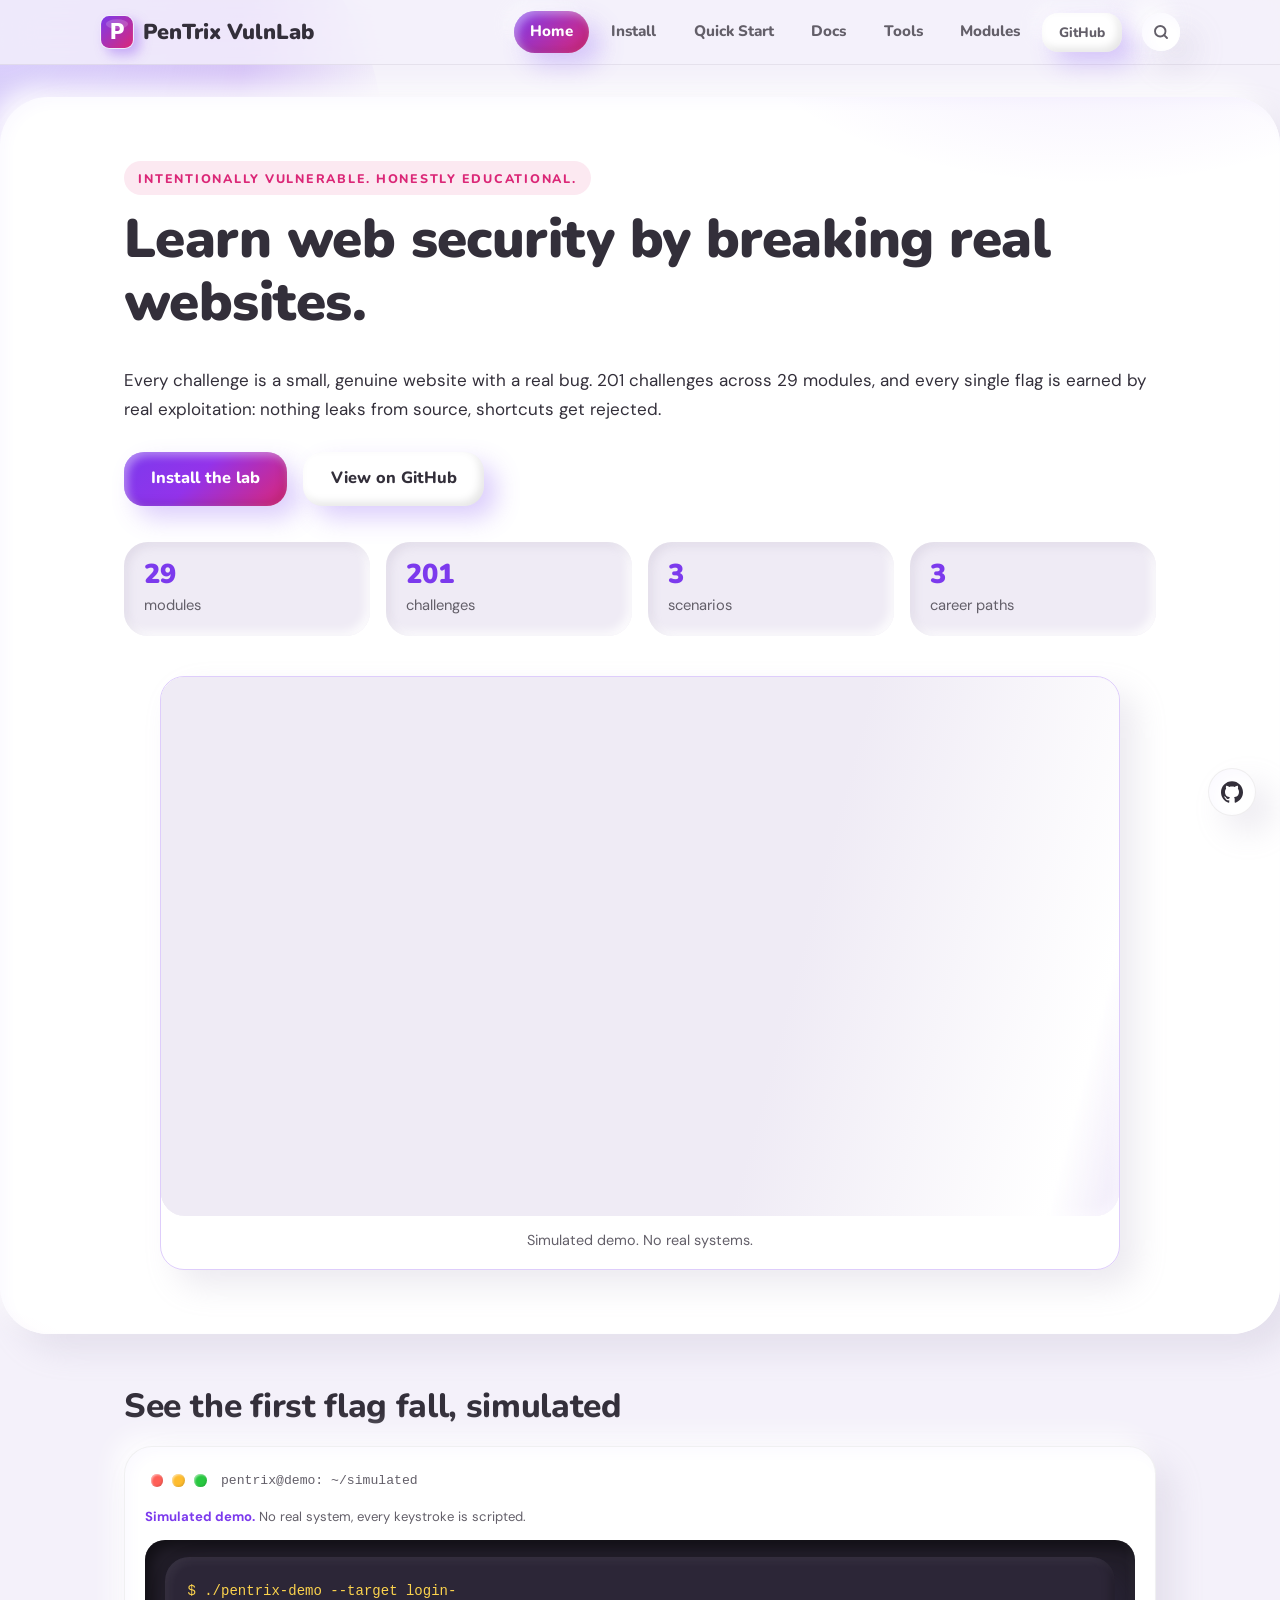
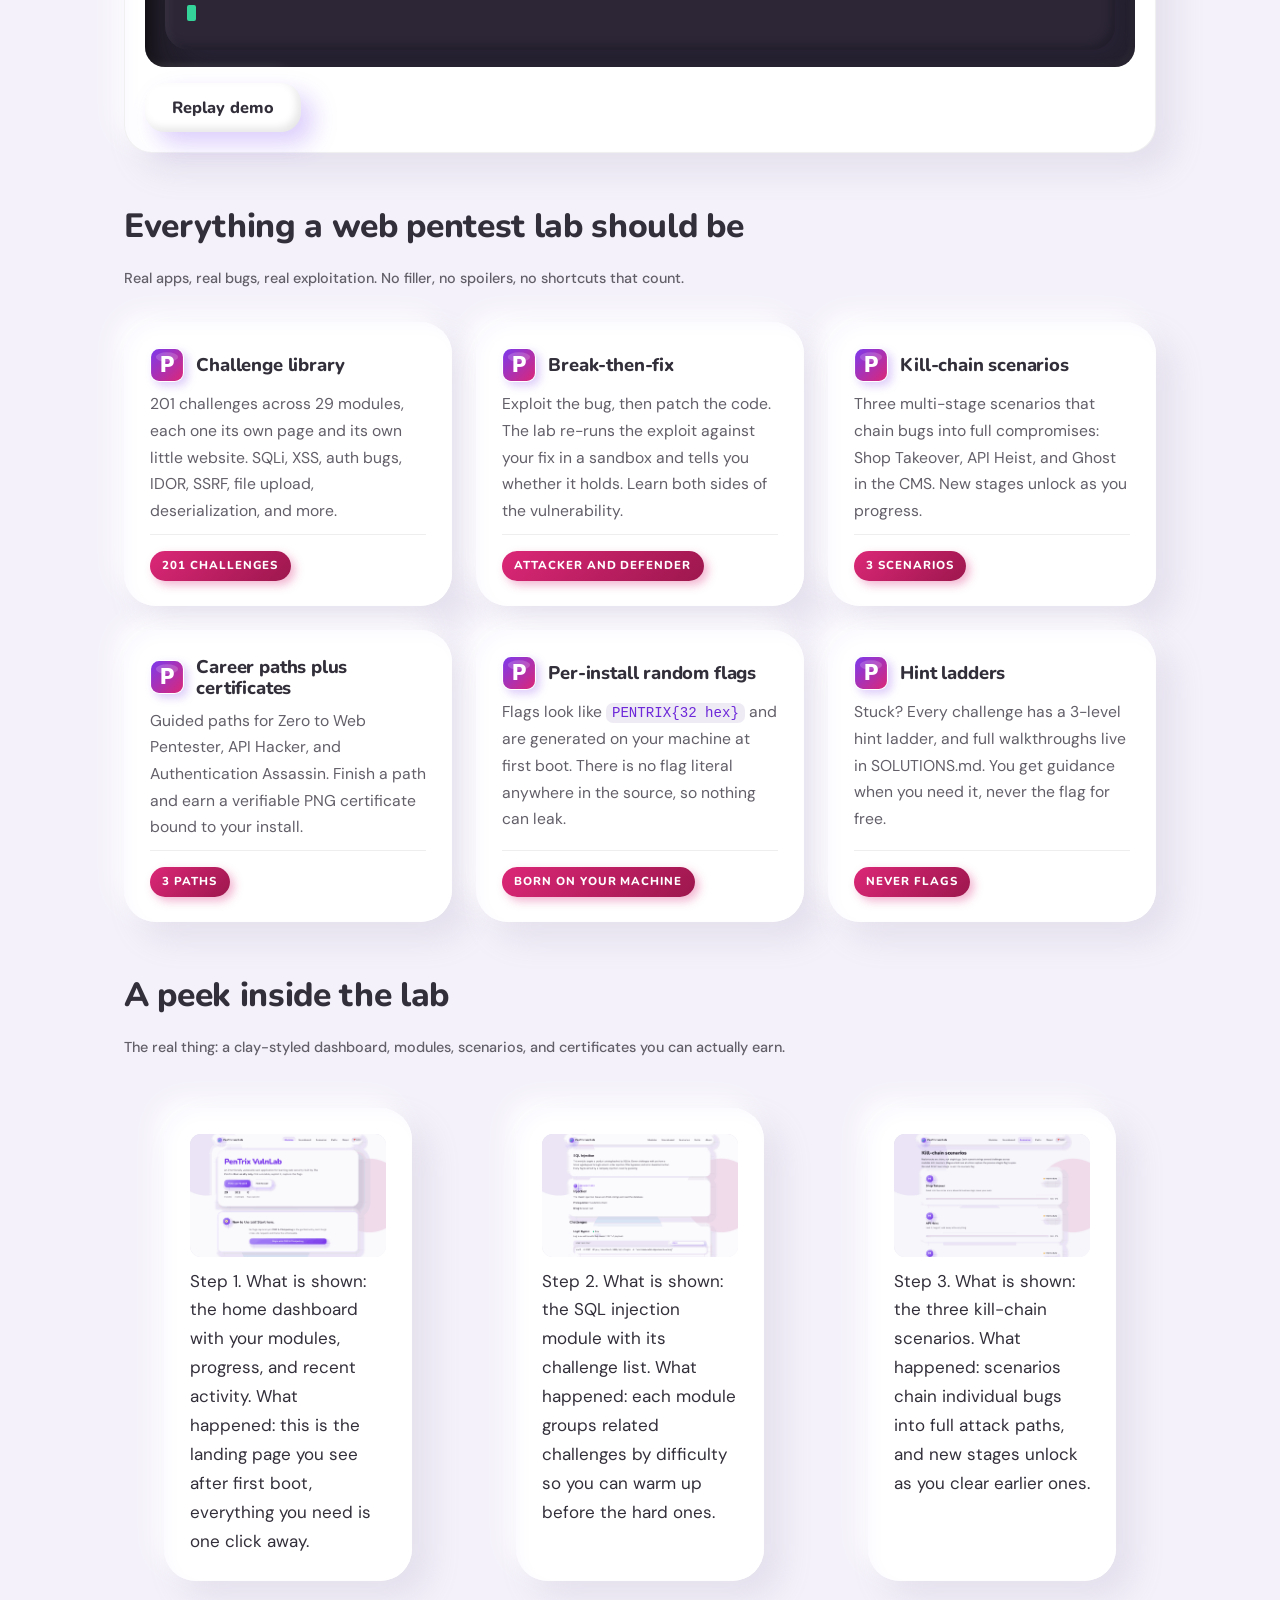
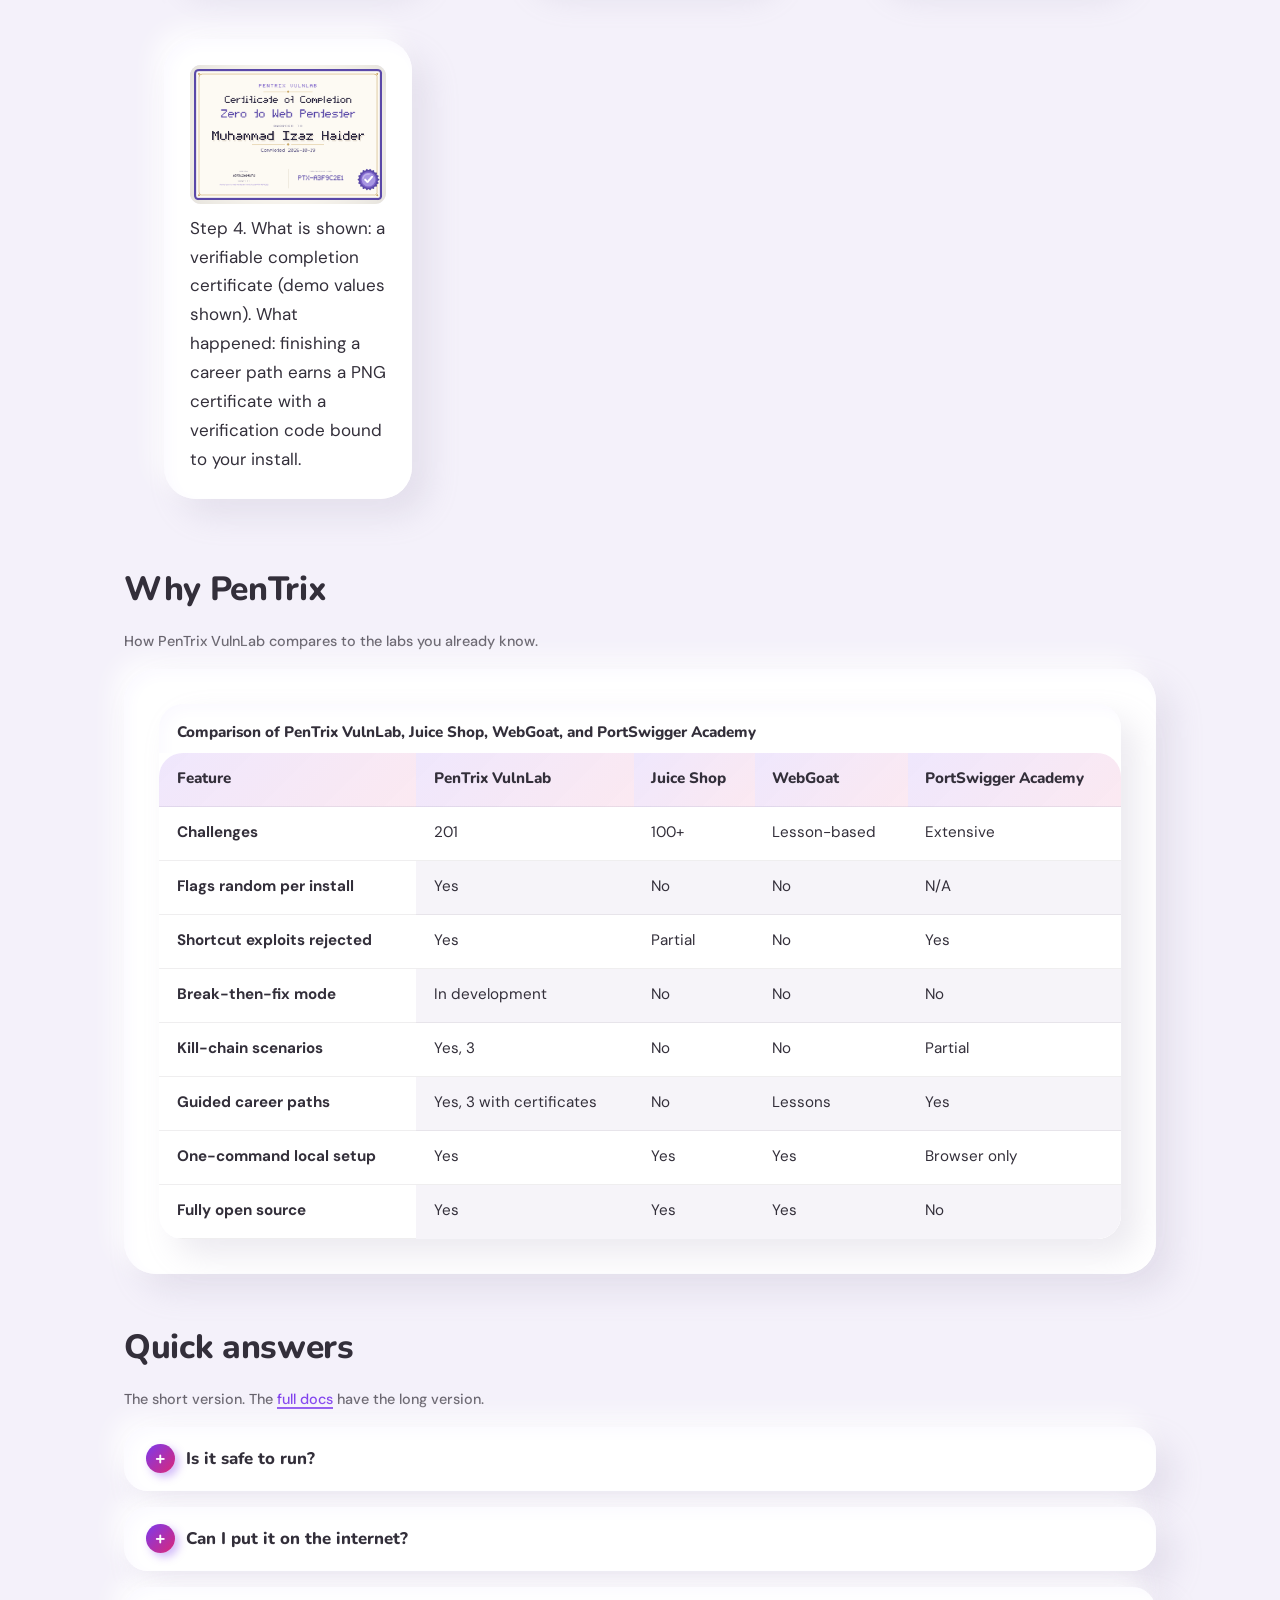
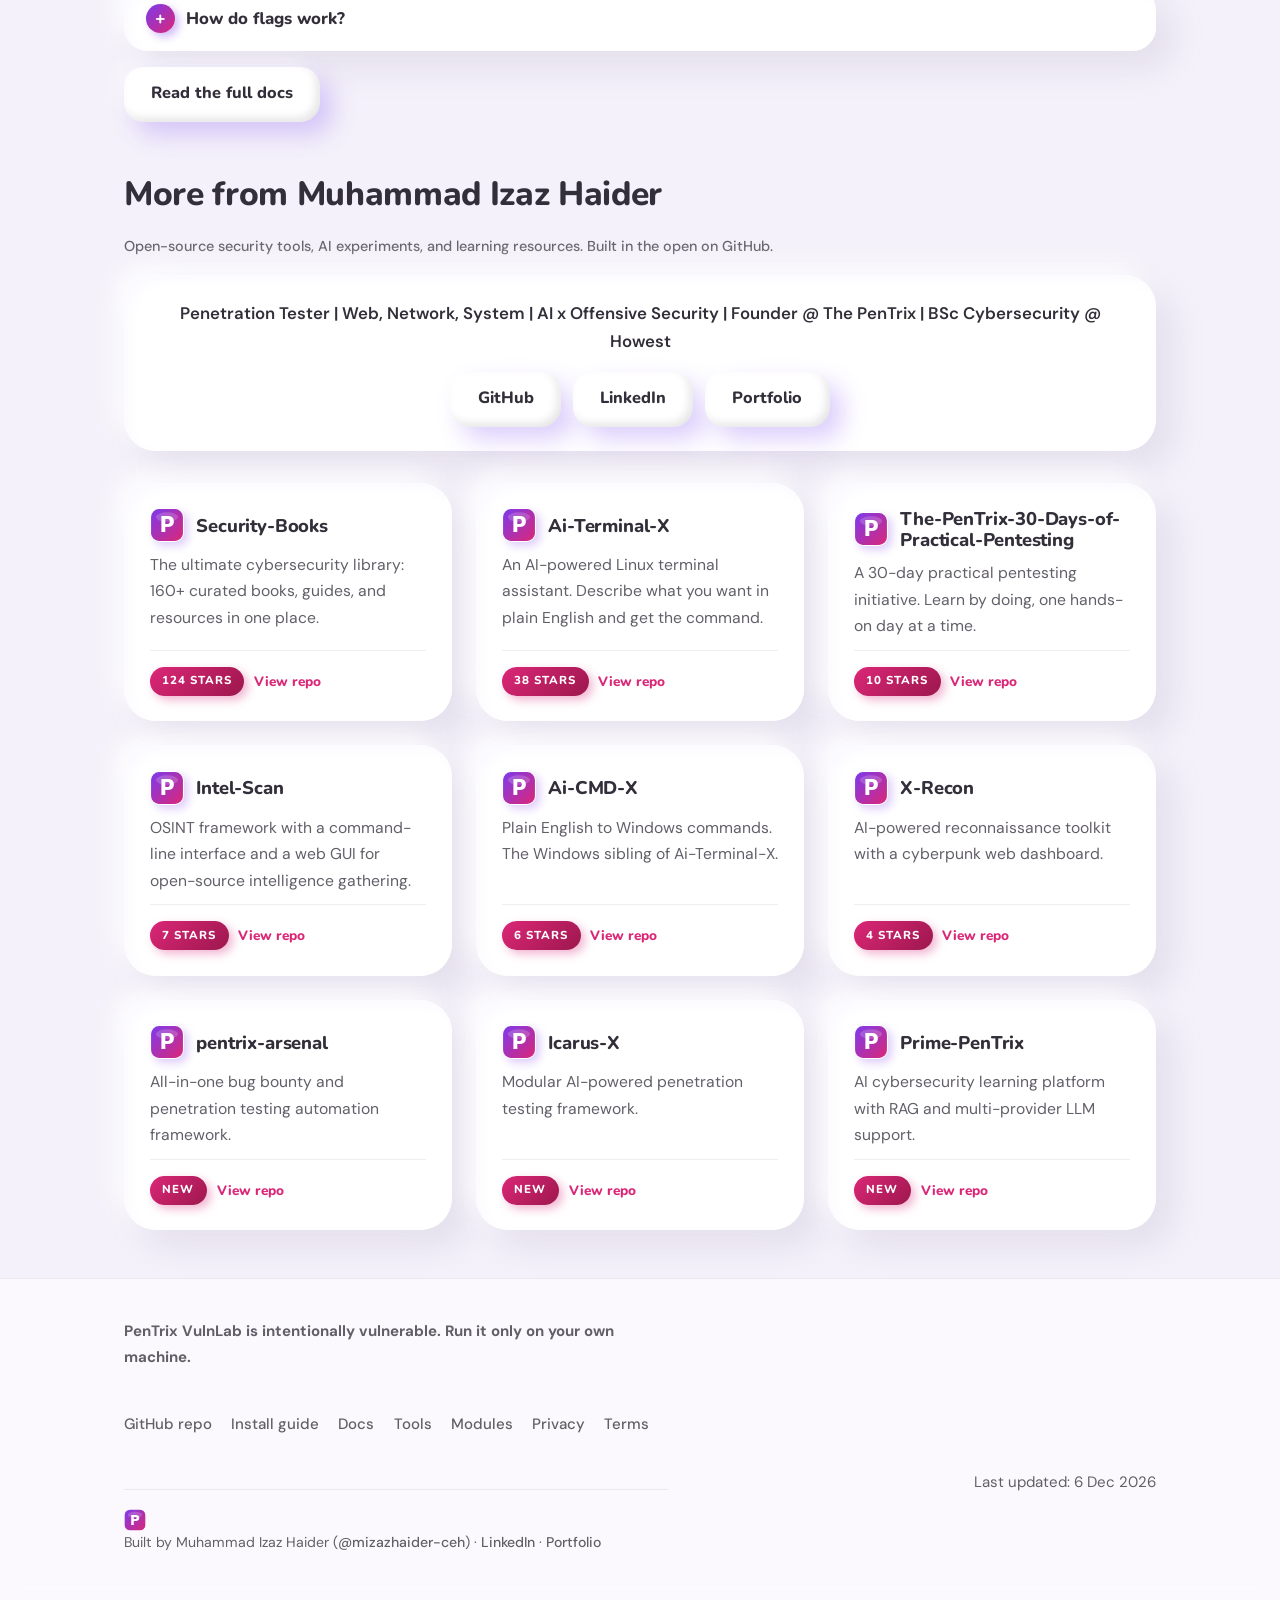
==== commit 6967bd1c: "Production readiness: post-QA fixes (mobile search button, skip-link order, install CTA removal, og " ====
--- a/index.html
+++ b/index.html
@@ -26,7 +26,7 @@
 <meta property="og:image" content="https://mizazhaider-ceh.github.io/PenTrix-VulnLab-Website/assets/img/og-image.png">
 <meta property="og:image:width" content="1200">
 <meta property="og:image:height" content="630">
-<meta property="og:image:alt" content="PenTrix VulnLab: learn web security by breaking real websites">
+<meta property="og:image:alt" content="PenTrix VulnLab: learn web security by breaking real websites. 201 challenges, 29 modules, 3 scenarios.">
 <meta name="twitter:card" content="summary_large_image">
 <meta name="twitter:title" content="PenTrix VulnLab: Learn Web Security by Breaking Real Websites">
 <meta name="twitter:description" content="PenTrix VulnLab is an intentionally vulnerable lab with 201 hands-on web security challenges across 29 modules. Every flag is earned by real exploitation, nothing leaks from source.">
@@ -59,13 +59,13 @@
       <a href="tools.html">Tools</a>
       <a href="modules.html">Modules</a>
       <a class="clay-btn clay-btn-sm" href="https://github.com/mizazhaider-ceh/PenTrix-VulnLab" target="_blank" rel="noopener">GitHub</a>
+    </nav>
     <button class="search-btn" id="search-open" type="button" aria-label="Search this site" aria-expanded="false" title="Search (press /)">
       <svg width="18" height="18" viewBox="0 0 24 24" fill="none" stroke="currentColor" stroke-width="2.5" stroke-linecap="round" aria-hidden="true"><circle cx="11" cy="11" r="7"/><path d="M20 20l-3.8-3.8"/></svg>
     </button>
-    </nav>
   </div>
 </header>
-<!-- Site search overlay. The button lives in the header nav. -->
+<!-- Site search overlay. The button lives in the site header, after the nav. -->
 <div class="search-overlay" id="search-overlay" role="dialog" aria-modal="true" aria-labelledby="search-label" hidden>
   <div class="search-backdrop"></div>
   <div class="search-panel">
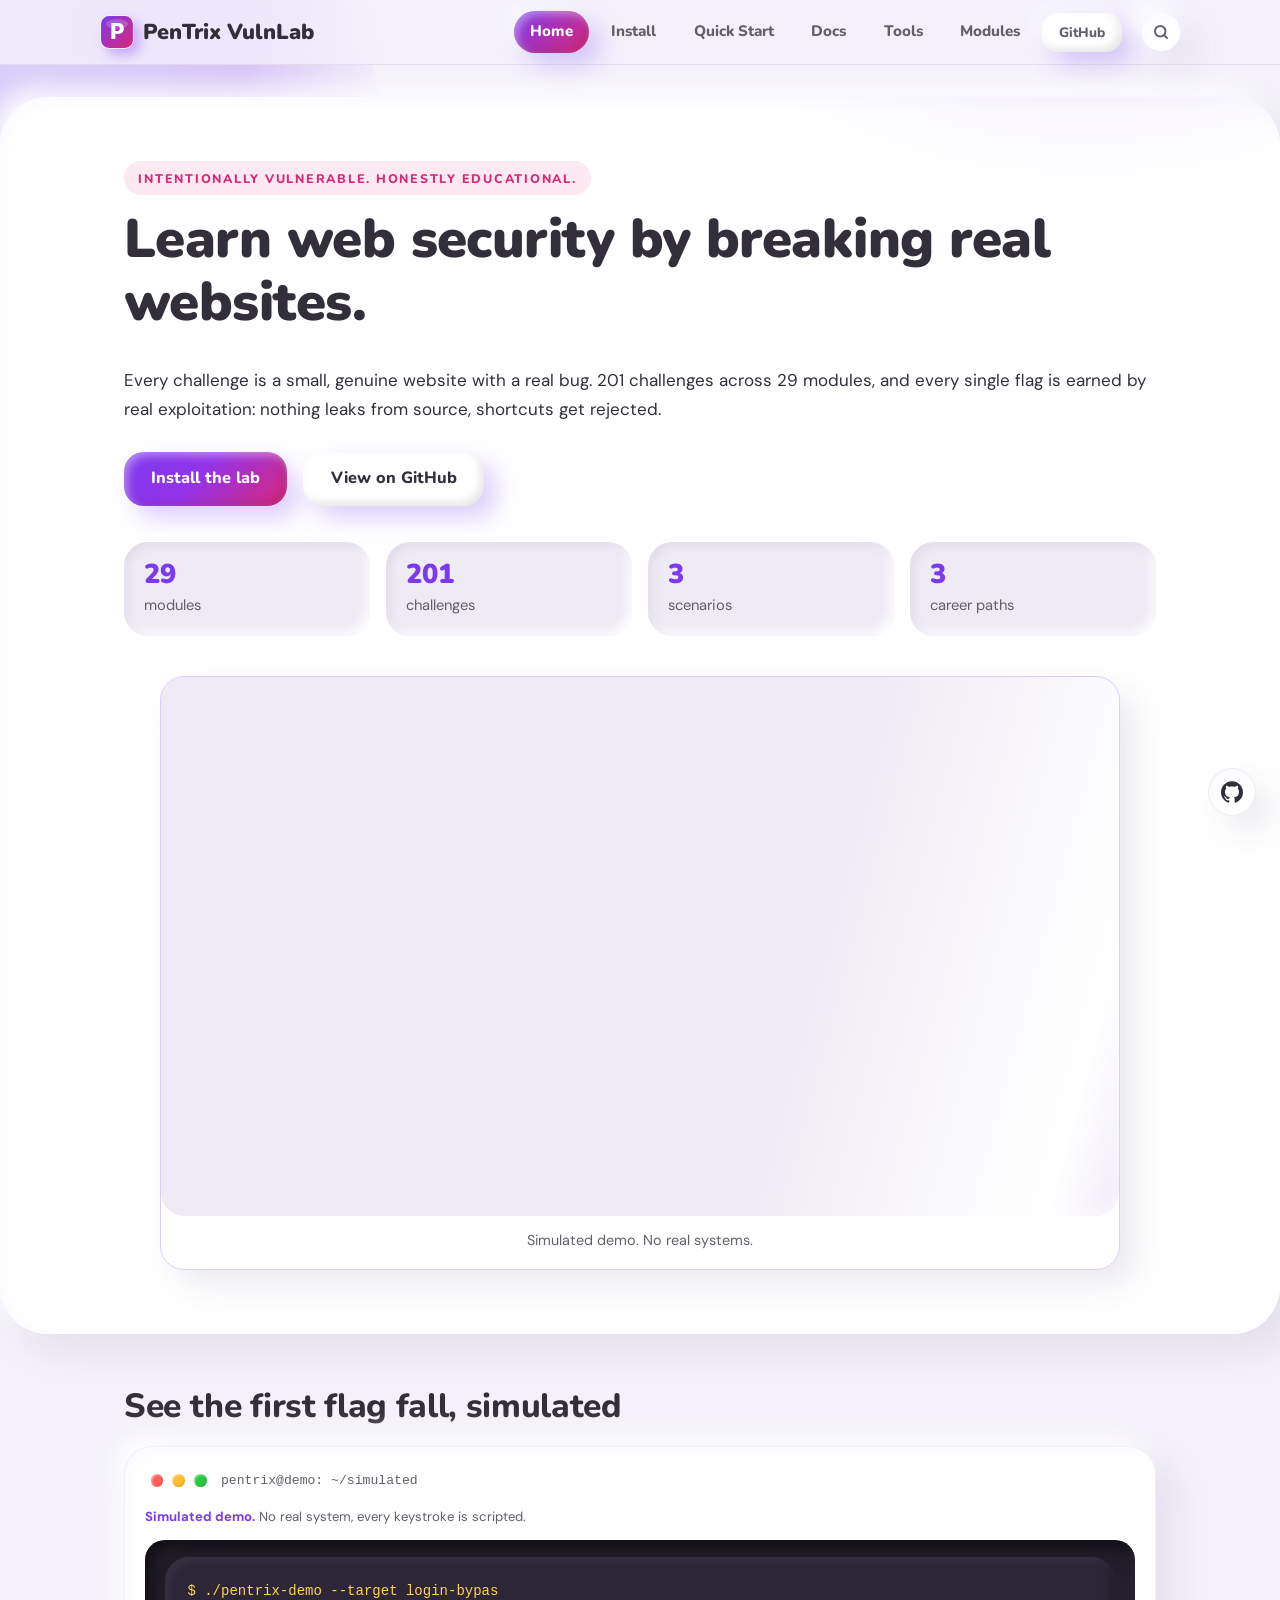
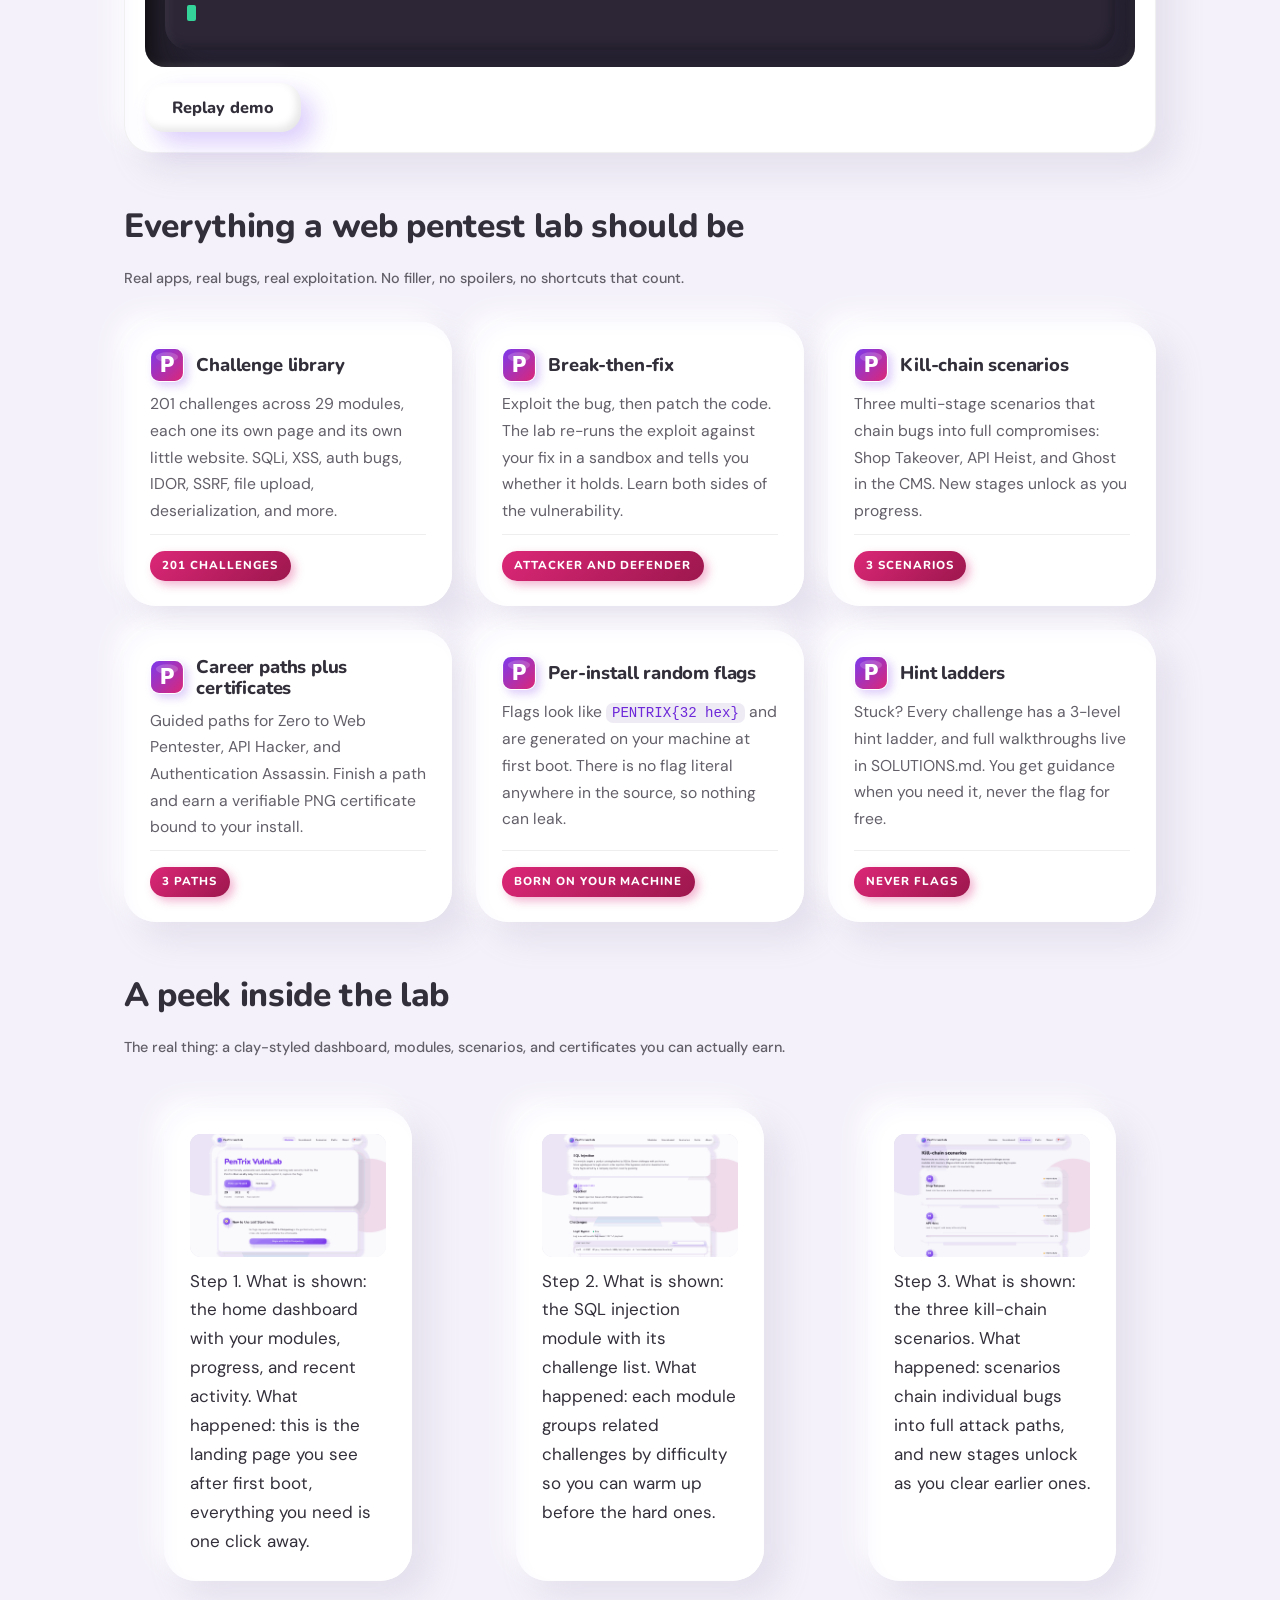
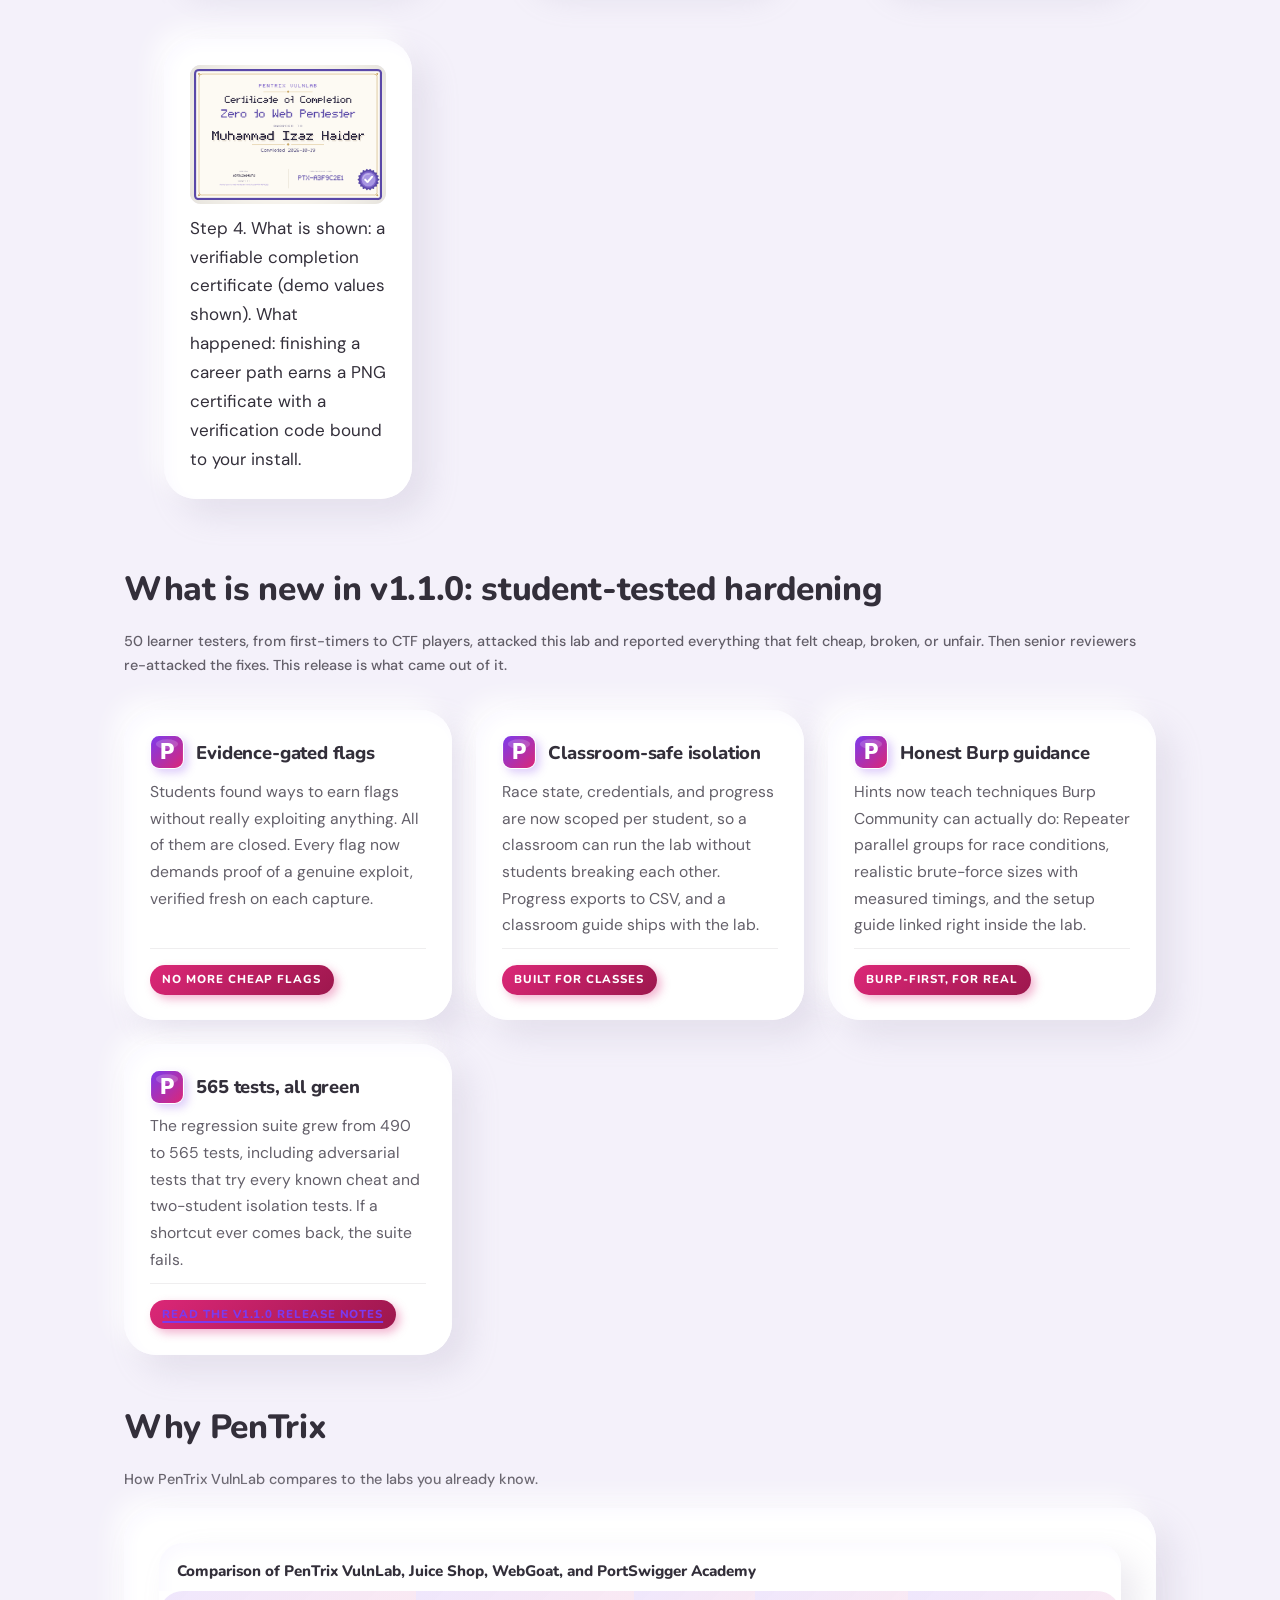
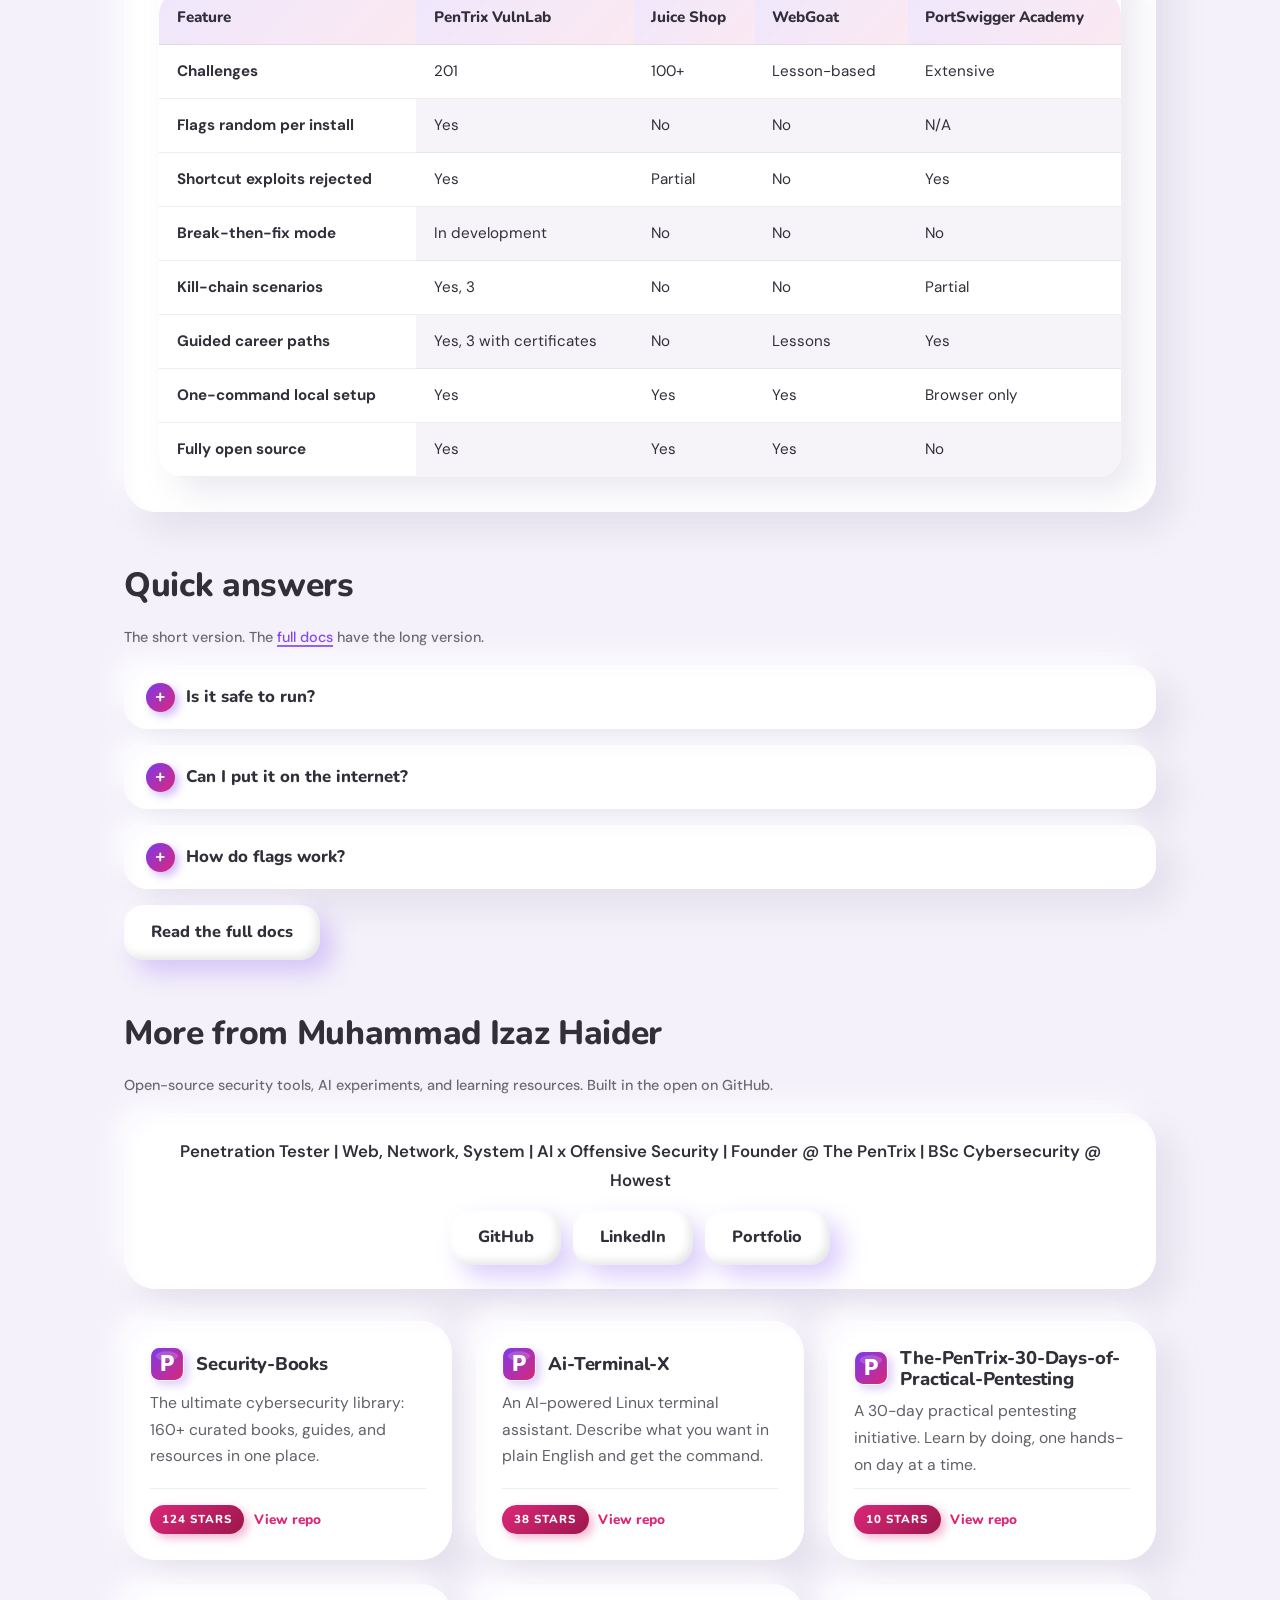
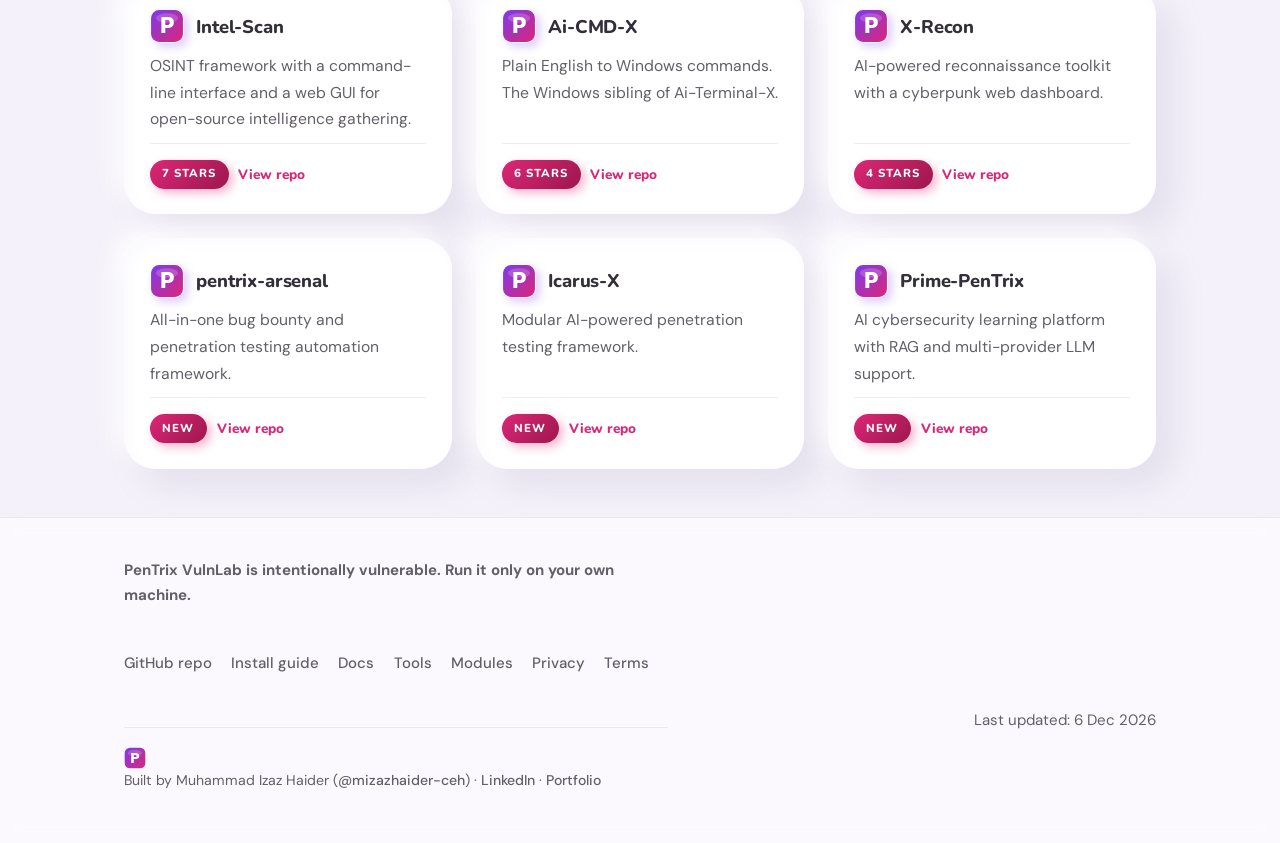
==== commit b43839f6: "Home: What's new in v1.1.0 section (student-tested hardening, isolation, Burp honesty, 565 tests)" ====
--- a/index.html
+++ b/index.html
@@ -186,6 +186,33 @@
     </div>
   </section>
 
+  <section class="wrap" id="whatsnew" aria-labelledby="whatsnew-h">
+    <h2 id="whatsnew-h" data-reveal>What is new in v1.1.0: student-tested hardening</h2>
+    <p class="tagline" data-reveal>50 learner testers, from first-timers to CTF players, attacked this lab and reported everything that felt cheap, broken, or unfair. Then senior reviewers re-attacked the fixes. This release is what came out of it.</p>
+    <div class="grid">
+      <article class="clay-card" data-reveal data-rdg="0">
+        <div class="card-top"><img class="mark" src="assets/img/logo.svg" alt="" width="34" height="34" aria-hidden="true"><h3>Evidence-gated flags</h3></div>
+        <p>Students found ways to earn flags without really exploiting anything. All of them are closed. Every flag now demands proof of a genuine exploit, verified fresh on each capture.</p>
+        <div class="card-foot"><span class="badge-new">No more cheap flags</span></div>
+      </article>
+      <article class="clay-card" data-reveal data-rdg="1">
+        <div class="card-top"><img class="mark" src="assets/img/logo.svg" alt="" width="34" height="34" aria-hidden="true"><h3>Classroom-safe isolation</h3></div>
+        <p>Race state, credentials, and progress are now scoped per student, so a classroom can run the lab without students breaking each other. Progress exports to CSV, and a classroom guide ships with the lab.</p>
+        <div class="card-foot"><span class="badge-new">Built for classes</span></div>
+      </article>
+      <article class="clay-card" data-reveal data-rdg="2">
+        <div class="card-top"><img class="mark" src="assets/img/logo.svg" alt="" width="34" height="34" aria-hidden="true"><h3>Honest Burp guidance</h3></div>
+        <p>Hints now teach techniques Burp Community can actually do: Repeater parallel groups for race conditions, realistic brute-force sizes with measured timings, and the setup guide linked right inside the lab.</p>
+        <div class="card-foot"><span class="badge-new">Burp-first, for real</span></div>
+      </article>
+      <article class="clay-card" data-reveal data-rdg="3">
+        <div class="card-top"><img class="mark" src="assets/img/logo.svg" alt="" width="34" height="34" aria-hidden="true"><h3>565 tests, all green</h3></div>
+        <p>The regression suite grew from 490 to 565 tests, including adversarial tests that try every known cheat and two-student isolation tests. If a shortcut ever comes back, the suite fails.</p>
+        <div class="card-foot"><span class="badge-new"><a href="https://github.com/mizazhaider-ceh/PenTrix-VulnLab/releases/tag/v1.1.0">Read the v1.1.0 release notes</a></span></div>
+      </article>
+    </div>
+  </section>
+
   <section class="wrap" id="compare" aria-labelledby="compare-h">
     <h2 id="compare-h" data-reveal>Why PenTrix</h2>
     <p class="tagline" data-reveal>How PenTrix VulnLab compares to the labs you already know.</p>
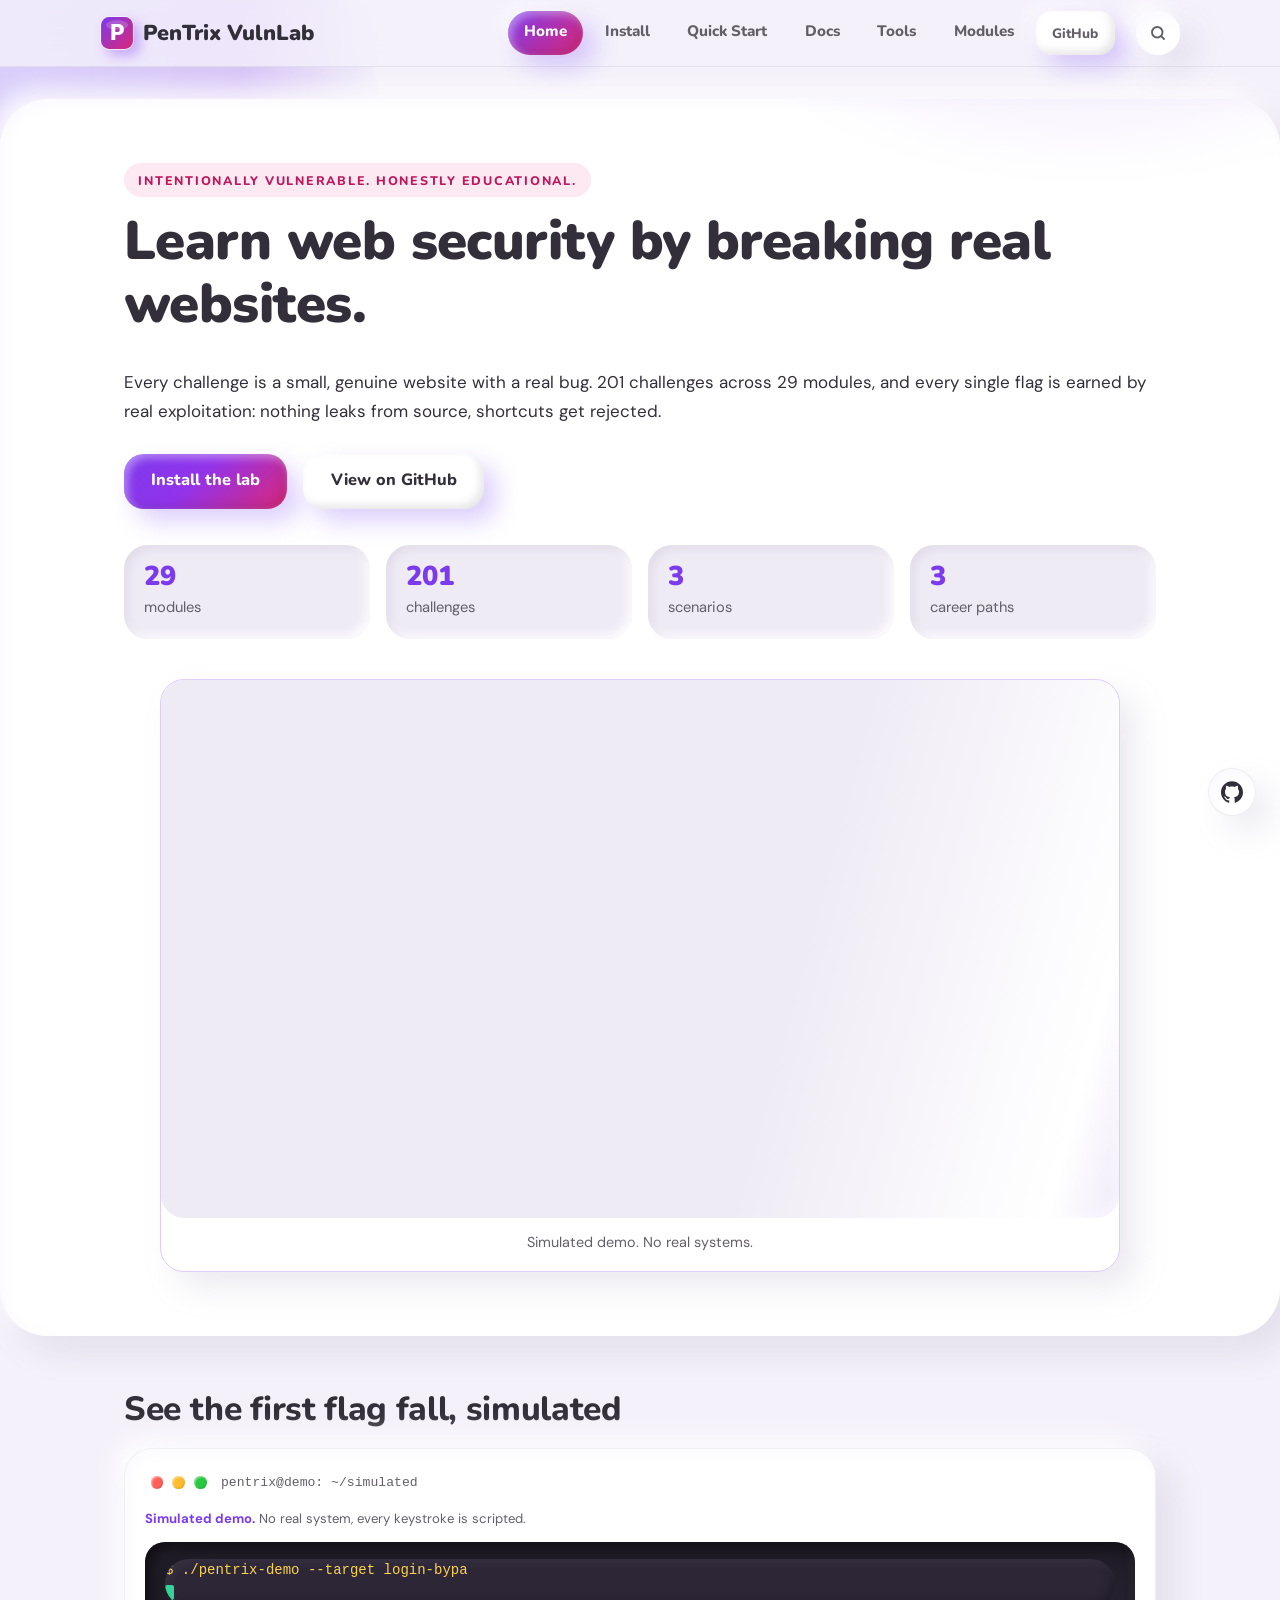
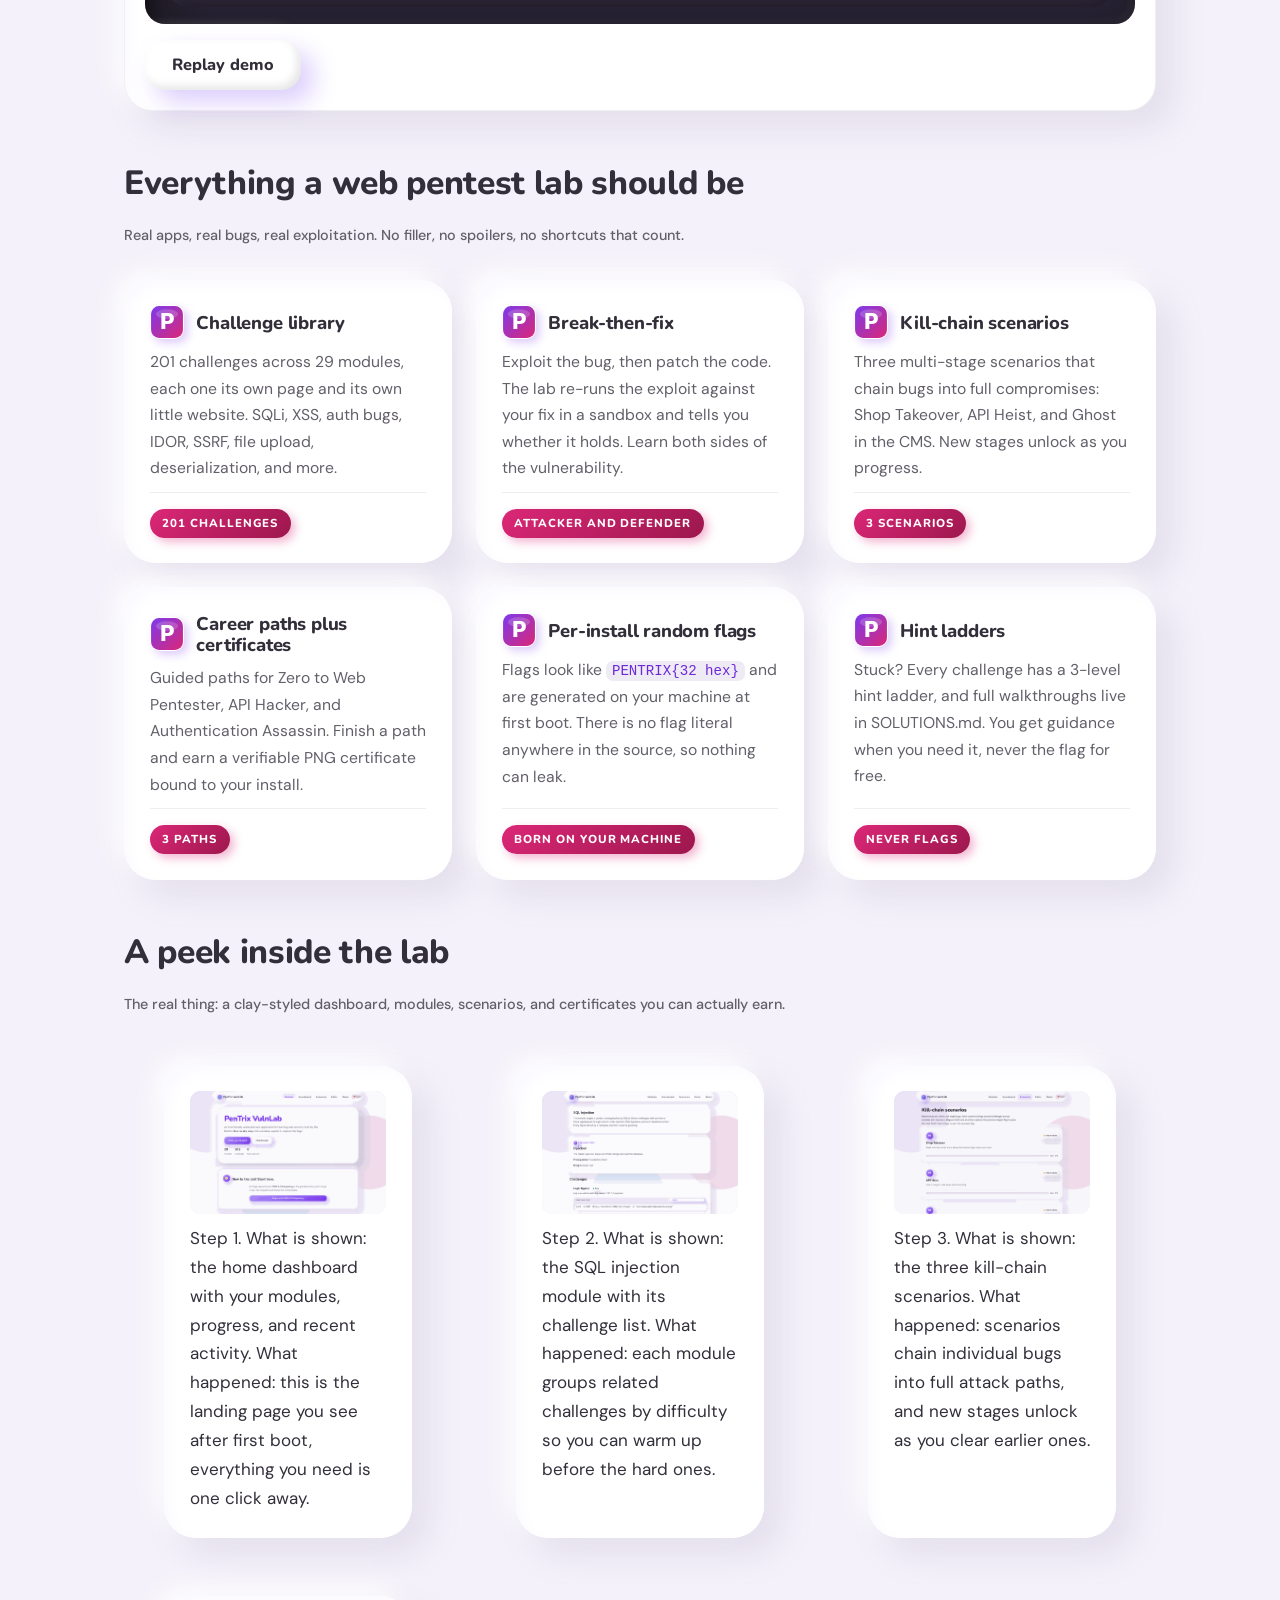
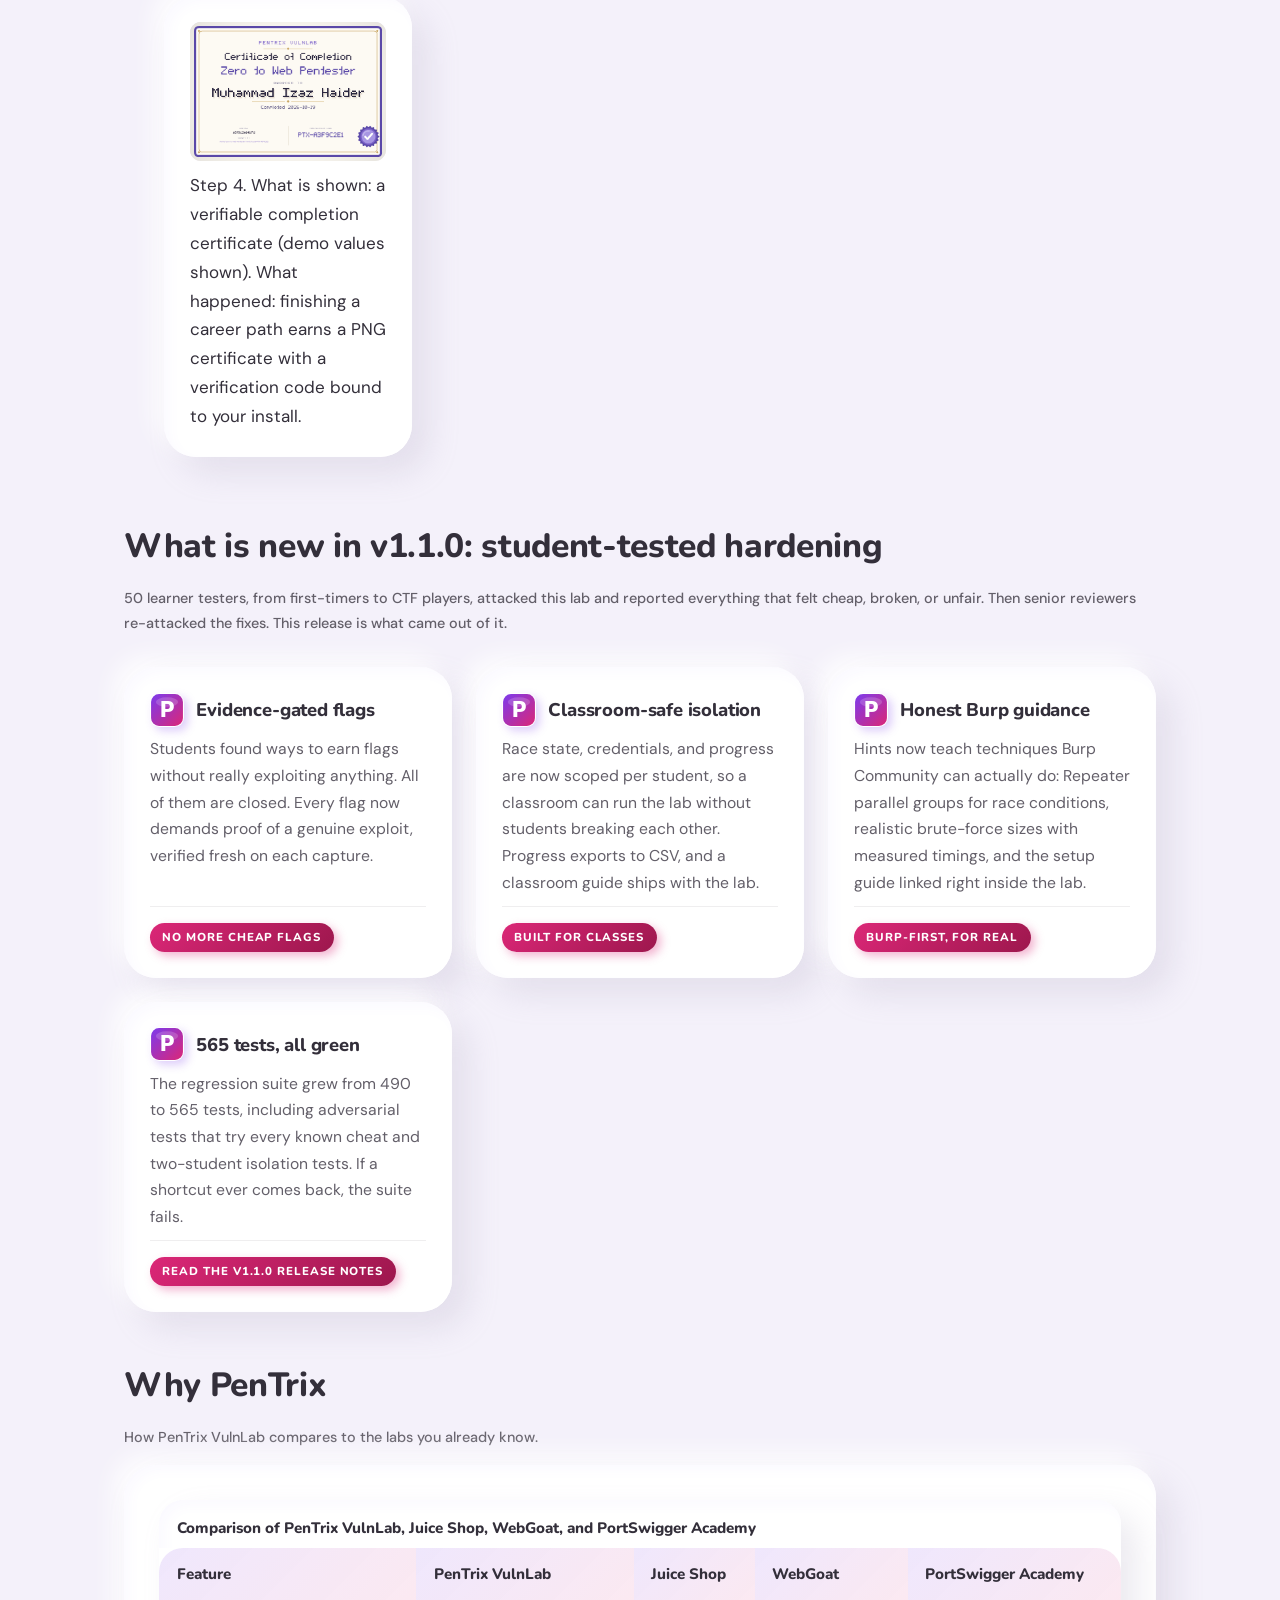
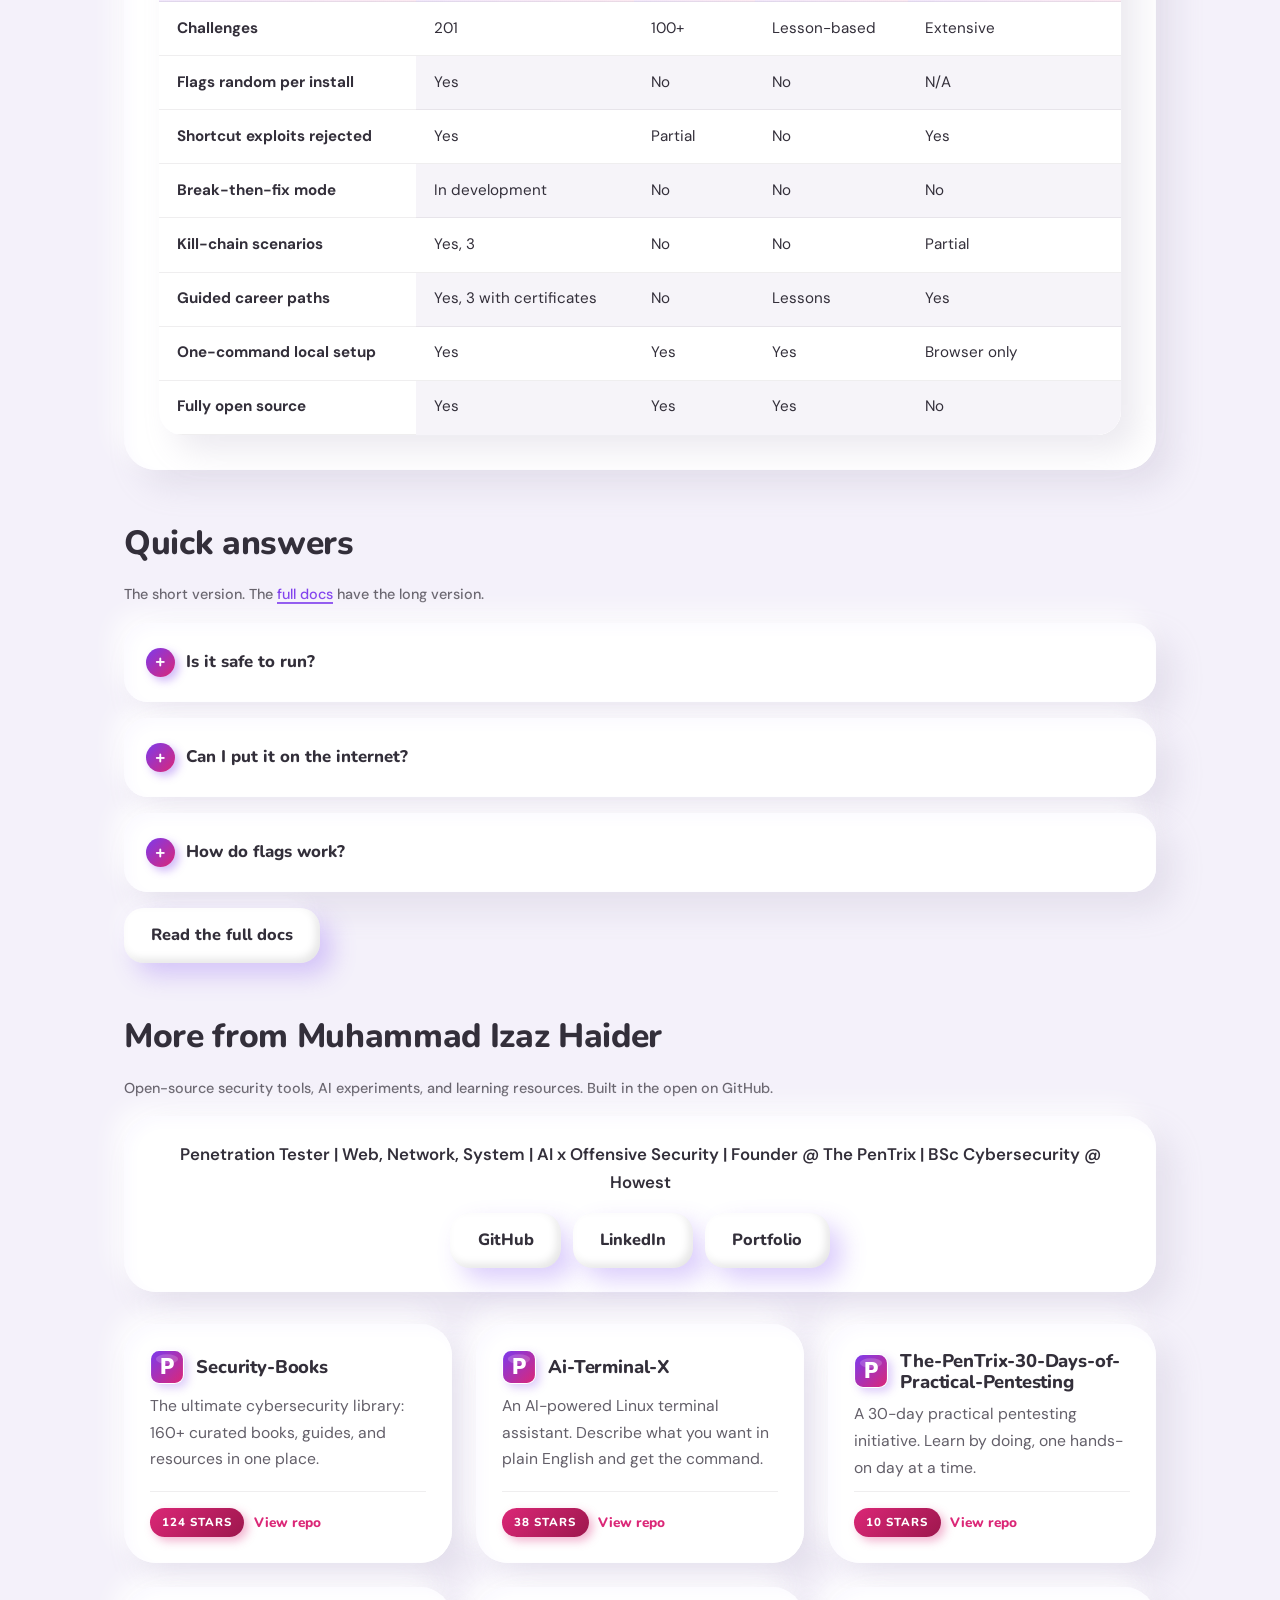
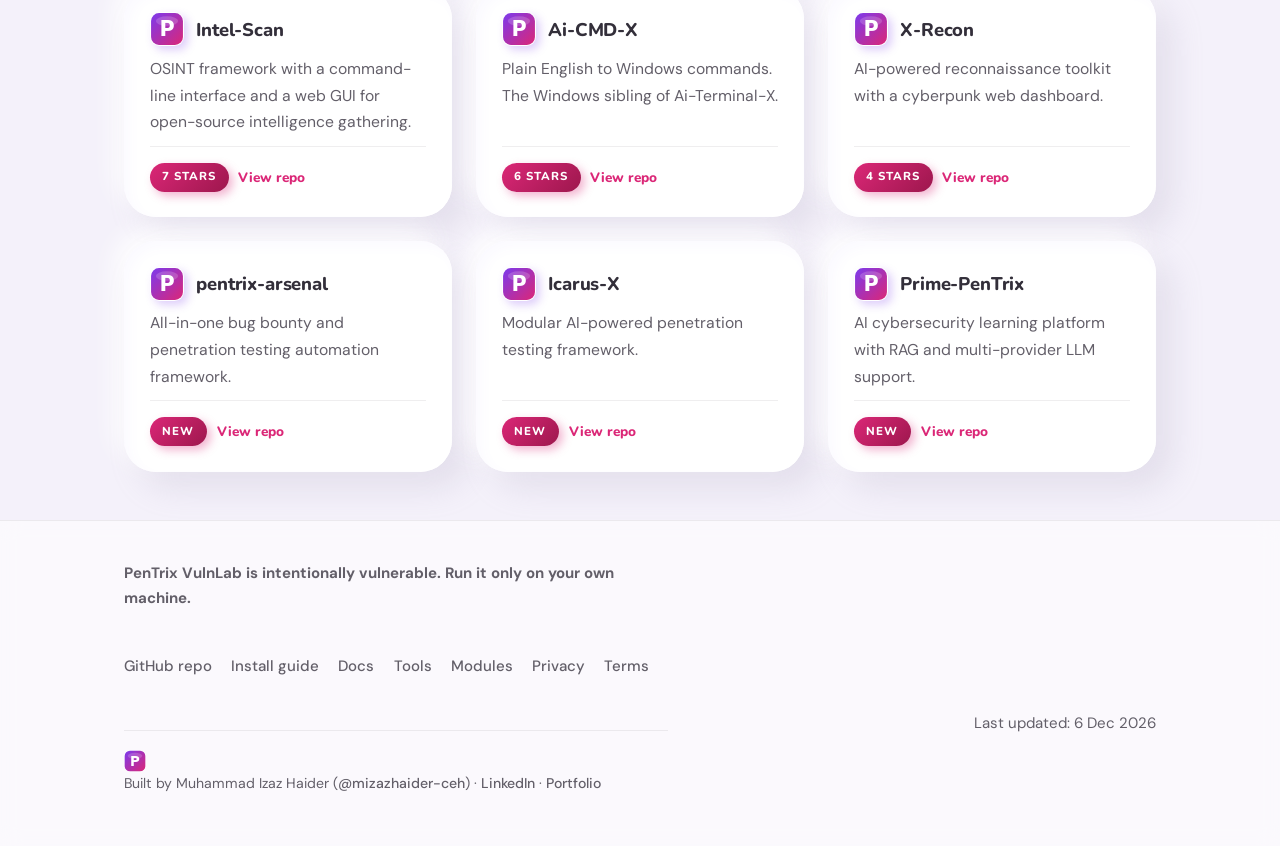
==== commit 283e594f: "Polish wave: UI/UX expert pass (contrast, focus rings, breadcrumbs, mobile fixes, print stylesheet, " ====
--- a/index.html
+++ b/index.html
@@ -208,7 +208,7 @@
       <article class="clay-card" data-reveal data-rdg="3">
         <div class="card-top"><img class="mark" src="assets/img/logo.svg" alt="" width="34" height="34" aria-hidden="true"><h3>565 tests, all green</h3></div>
         <p>The regression suite grew from 490 to 565 tests, including adversarial tests that try every known cheat and two-student isolation tests. If a shortcut ever comes back, the suite fails.</p>
-        <div class="card-foot"><span class="badge-new"><a href="https://github.com/mizazhaider-ceh/PenTrix-VulnLab/releases/tag/v1.1.0">Read the v1.1.0 release notes</a></span></div>
+        <div class="card-foot"><a class="badge-new" href="https://github.com/mizazhaider-ceh/PenTrix-VulnLab/releases/tag/v1.1.0">Read the v1.1.0 release notes</a></div></div>
       </article>
     </div>
   </section>
--- a/assets/css/site.css
+++ b/assets/css/site.css
@@ -64,11 +64,11 @@
 ul,ol{margin:0 0 1.1em;padding-left:1.4em}
 li{margin-bottom:.35em}
 a{color:var(--clay-violet);text-decoration-thickness:2px;text-underline-offset:3px}
-a:hover{color:var(--clay-pink)}
+a:hover{color:#BE185D}
 img{max-width:100%;height:auto;display:block}
 hr{border:0;border-top:1px solid var(--hairline);margin:2.5rem 0}
 ::selection{background:rgba(124,58,237,.22)}
-:focus-visible{outline:3px solid rgba(124,58,237,.55);outline-offset:3px;border-radius:8px}
+:focus-visible{outline:3px solid #7C3AED;outline-offset:3px;border-radius:8px}
 section[id],h2[id],h3[id],main[id]{scroll-margin-top:6rem}
 .visually-hidden{position:absolute;width:1px;height:1px;overflow:hidden;clip:rect(0 0 0 0);white-space:nowrap}
 
@@ -169,7 +169,7 @@
   display:inline-block;
   font-family:var(--font-display);font-weight:800;font-size:.78rem;
   letter-spacing:.14em;text-transform:uppercase;
-  color:var(--clay-pink);background:rgba(219,39,119,.1);
+  color:#BE185D;background:rgba(219,39,119,.1);
   padding:.4rem .9rem;border-radius:var(--r-pill);margin-bottom:.4rem;
 }
 .pill{
@@ -688,7 +688,6 @@
 }
 .skip-link:focus,.skip-link:focus-visible{
   top:1rem;
-  outline:none;
 }
 
 /* ---------- Mobile sticky CTA bar ---------- */
@@ -969,7 +968,7 @@
   display:flex;align-items:flex-start;justify-content:center;
   padding:clamp(4rem,12vh,7rem) 1rem 1rem;
   visibility:hidden;opacity:0;
-  transition:opacity .25s ease,visibility .25s ease;
+  transition:opacity .25s ease;
 }
 .search-overlay.open{visibility:visible;opacity:1}
 .search-backdrop{
@@ -1067,3 +1066,58 @@
 @media print{
   .search-overlay{display:none !important}
 }
+
+/* ============================================================
+   P3 UI POLISH (appended 2026-10-20, rendering audit fixes)
+   ============================================================ */
+
+/* A link inside a badge keeps the badge colors. Before this rule the
+   global link color won and the v1.1.0 release-notes link rendered
+   violet on the pink badge gradient (about 1.5:1, illegible). */
+.badge-new a{color:inherit;text-decoration:none}
+.badge-new a:hover{color:inherit;text-decoration:underline}
+
+/* N8: the "565 tests" badge is now the link itself (<a class="badge-new">),
+   so the link carries the badge box, not an inner anchor. */
+a.badge-new{display:inline-block;text-decoration:none}
+a.badge-new:hover{color:#fff;text-decoration:underline}
+@media(max-width:560px){a.badge-new{display:inline-flex;align-items:center;min-height:44px;padding:.3rem .8rem}}
+
+/* Touch targets: every button-class control is at least 44px tall,
+   including the small variant and the nav copy of the button. */
+.clay-btn{min-height:2.75rem}
+.clay-btn-sm{min-height:2.75rem}
+
+/* Header row targets: nav links measured 42px and the brand 37px.
+   Both sit in the sticky bar, so both get the full 44px row. */
+.topbar nav a{min-height:2.75rem}
+.brand{min-height:2.75rem}
+
+/* Icon buttons in the search UI measured 38px and 35px. */
+.search-btn{width:2.75rem;height:2.75rem}
+.search-close{width:2.75rem;height:2.75rem}
+
+/* The copy pill inside code blocks measured 57x30px. */
+.copy-btn{min-height:2.75rem;display:inline-flex;align-items:center}
+
+/* FAQ summaries are the tap target for the whole answer: the text
+   alone measured 29px tall. The summary is already a flex row. */
+details summary{min-height:2.75rem}
+
+@media (max-width:720px){
+  .foot nav a{display:inline-flex;align-items:center;min-height:2.75rem}
+}
+
+/* Difficulty pills on the modules page carry a .pill-difficulty
+   class that had no styles, and no per-level hook. The color rules
+   below are ready for a data-level attribute (see markup notes):
+   beginner, intermediate, and advanced text all clear 4.5:1 on the
+   pill well background. */
+.pill-difficulty[data-level="beginner"]{color:#047857}
+.pill-difficulty[data-level="intermediate"]{color:#92400E}
+.pill-difficulty[data-level="advanced"]{color:#BE185D}
+
+/* Print: never let a not-yet-revealed section print as blank. */
+@media print{
+  html.js [data-reveal],html.js [data-hero]{opacity:1 !important;transform:none !important}
+}
--- a/assets/css/terminal.css
+++ b/assets/css/terminal.css
@@ -76,6 +76,9 @@
 }
 .term-screen pre{
   margin:0;
+  padding:0;                    /* the site-wide pre rule adds 1.4rem padding; inside the
+                                 padded screen that stacks into dead black space above
+                                 and below the transcript, so the widget zeroes it */
   font-family:var(--font-mono,ui-monospace,"Cascadia Code","JetBrains Mono",Menlo,Consolas,monospace);
   font-size:.875rem;
   line-height:1.7;
@@ -120,7 +123,9 @@
 @media (max-width:560px){
   .term{padding:1rem;border-radius:24px}
   .term-screen{padding:.9rem 1rem}
-  .term-screen pre{font-size:.8rem}
+  /* Readable terminal text on phones: 13.6px effective, and lines wrap
+     instead of clipping off-screen behind a horizontal scroll. */
+  .term-screen pre{font-size:.85rem;white-space:pre-wrap;overflow-wrap:break-word}
 }
 @media (prefers-reduced-motion:reduce){
   .term-cursor{animation:none}
